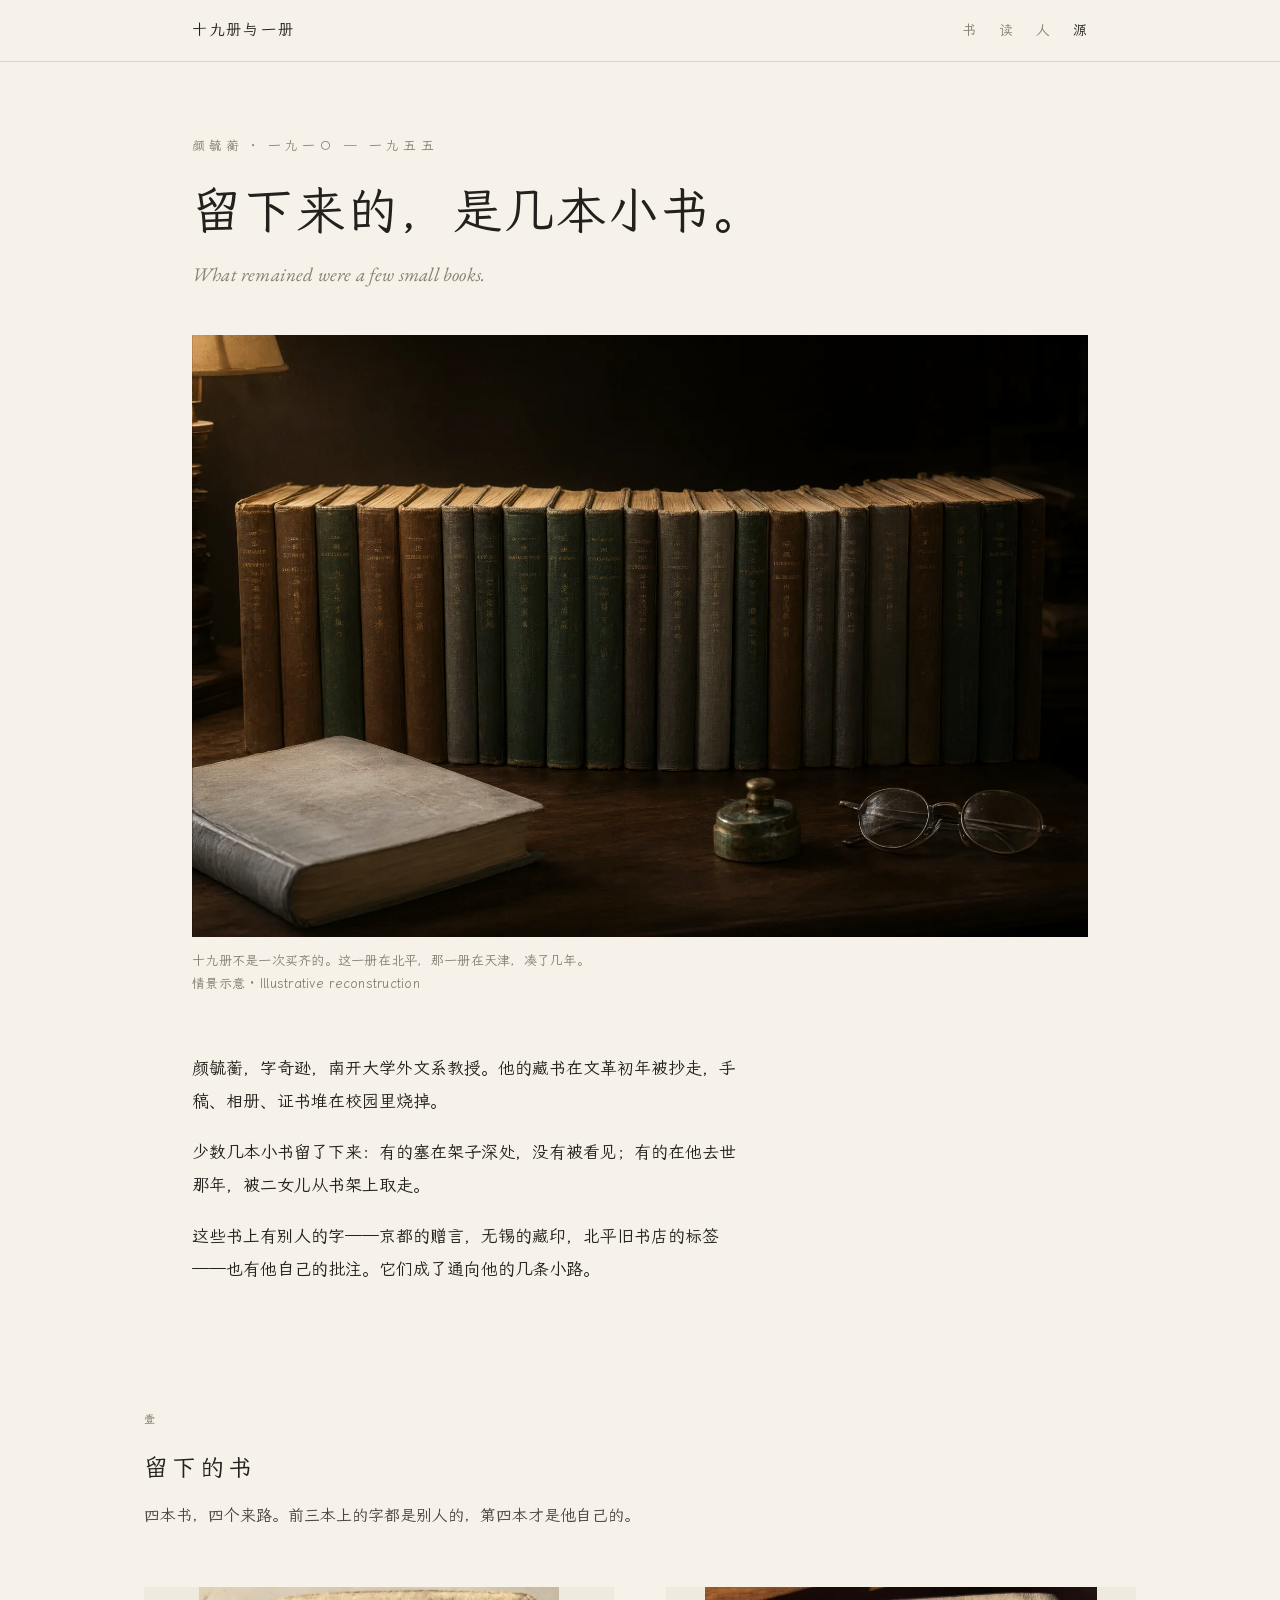
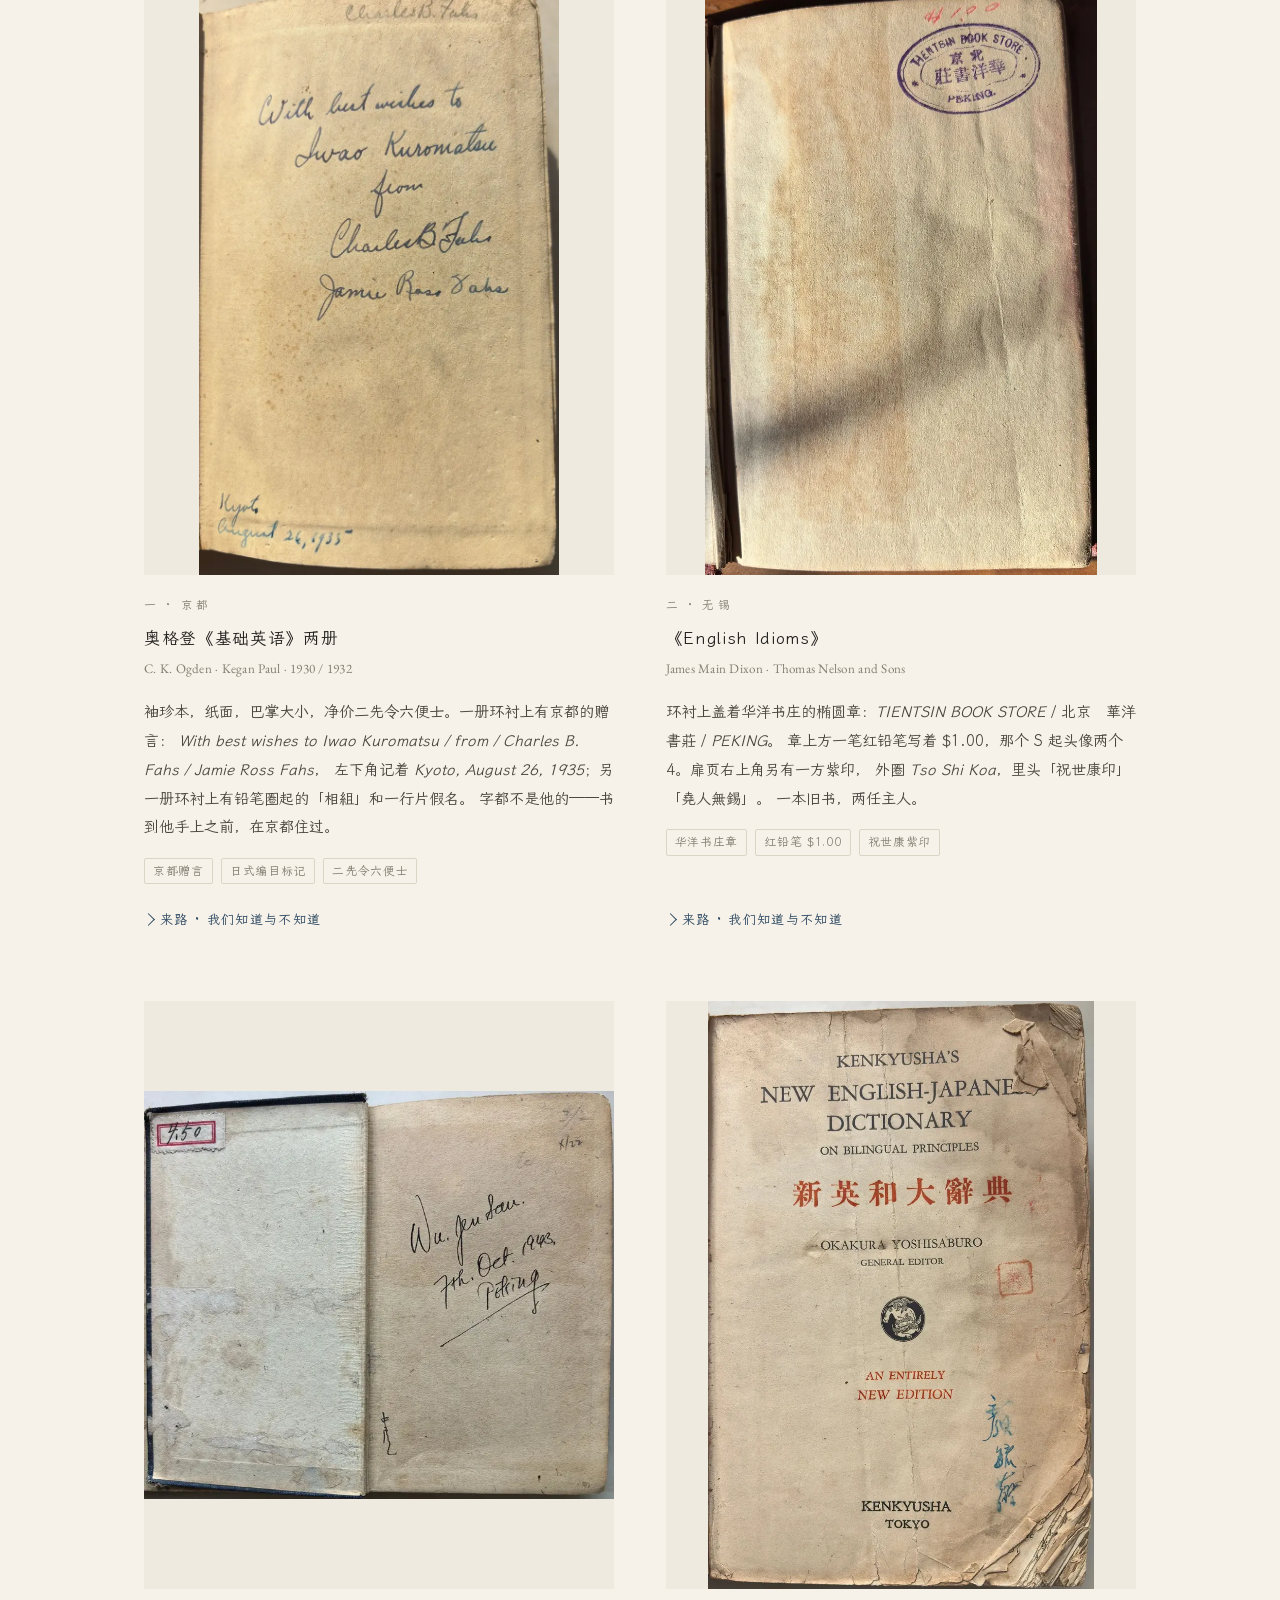
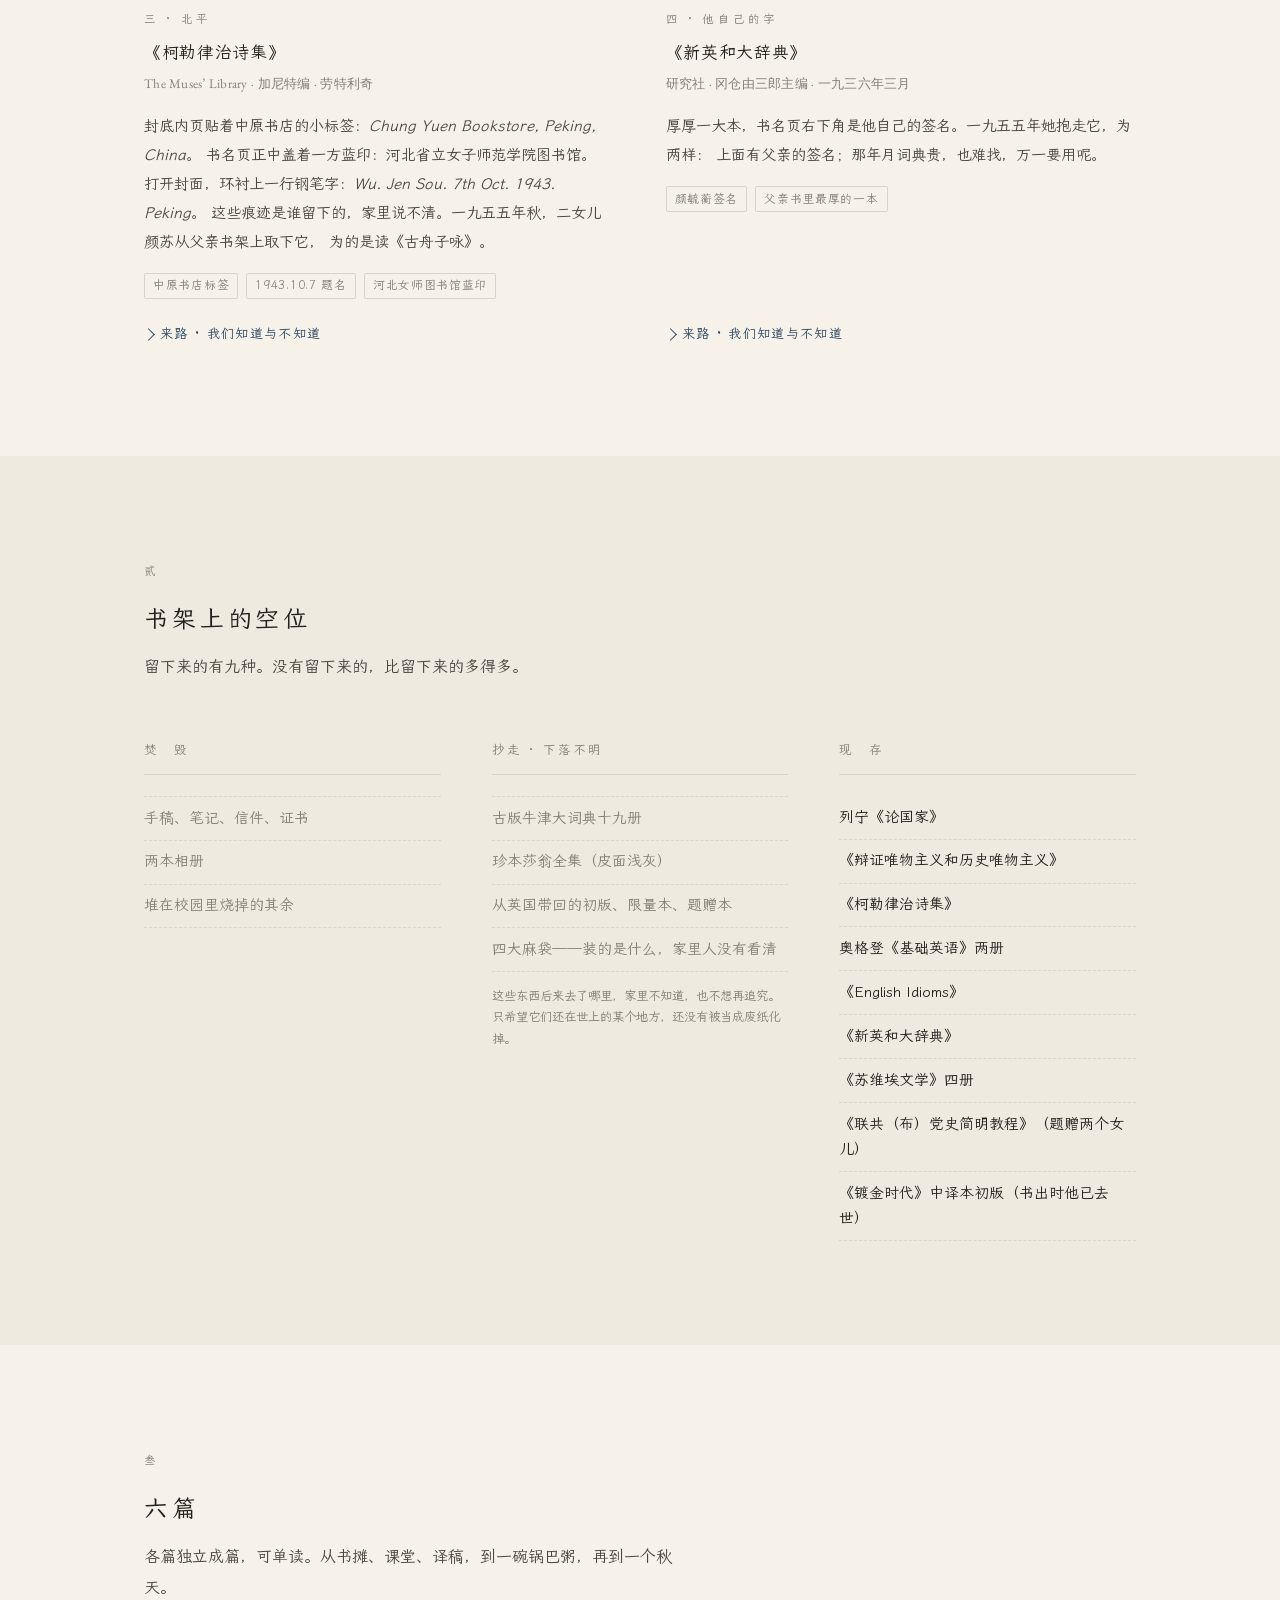
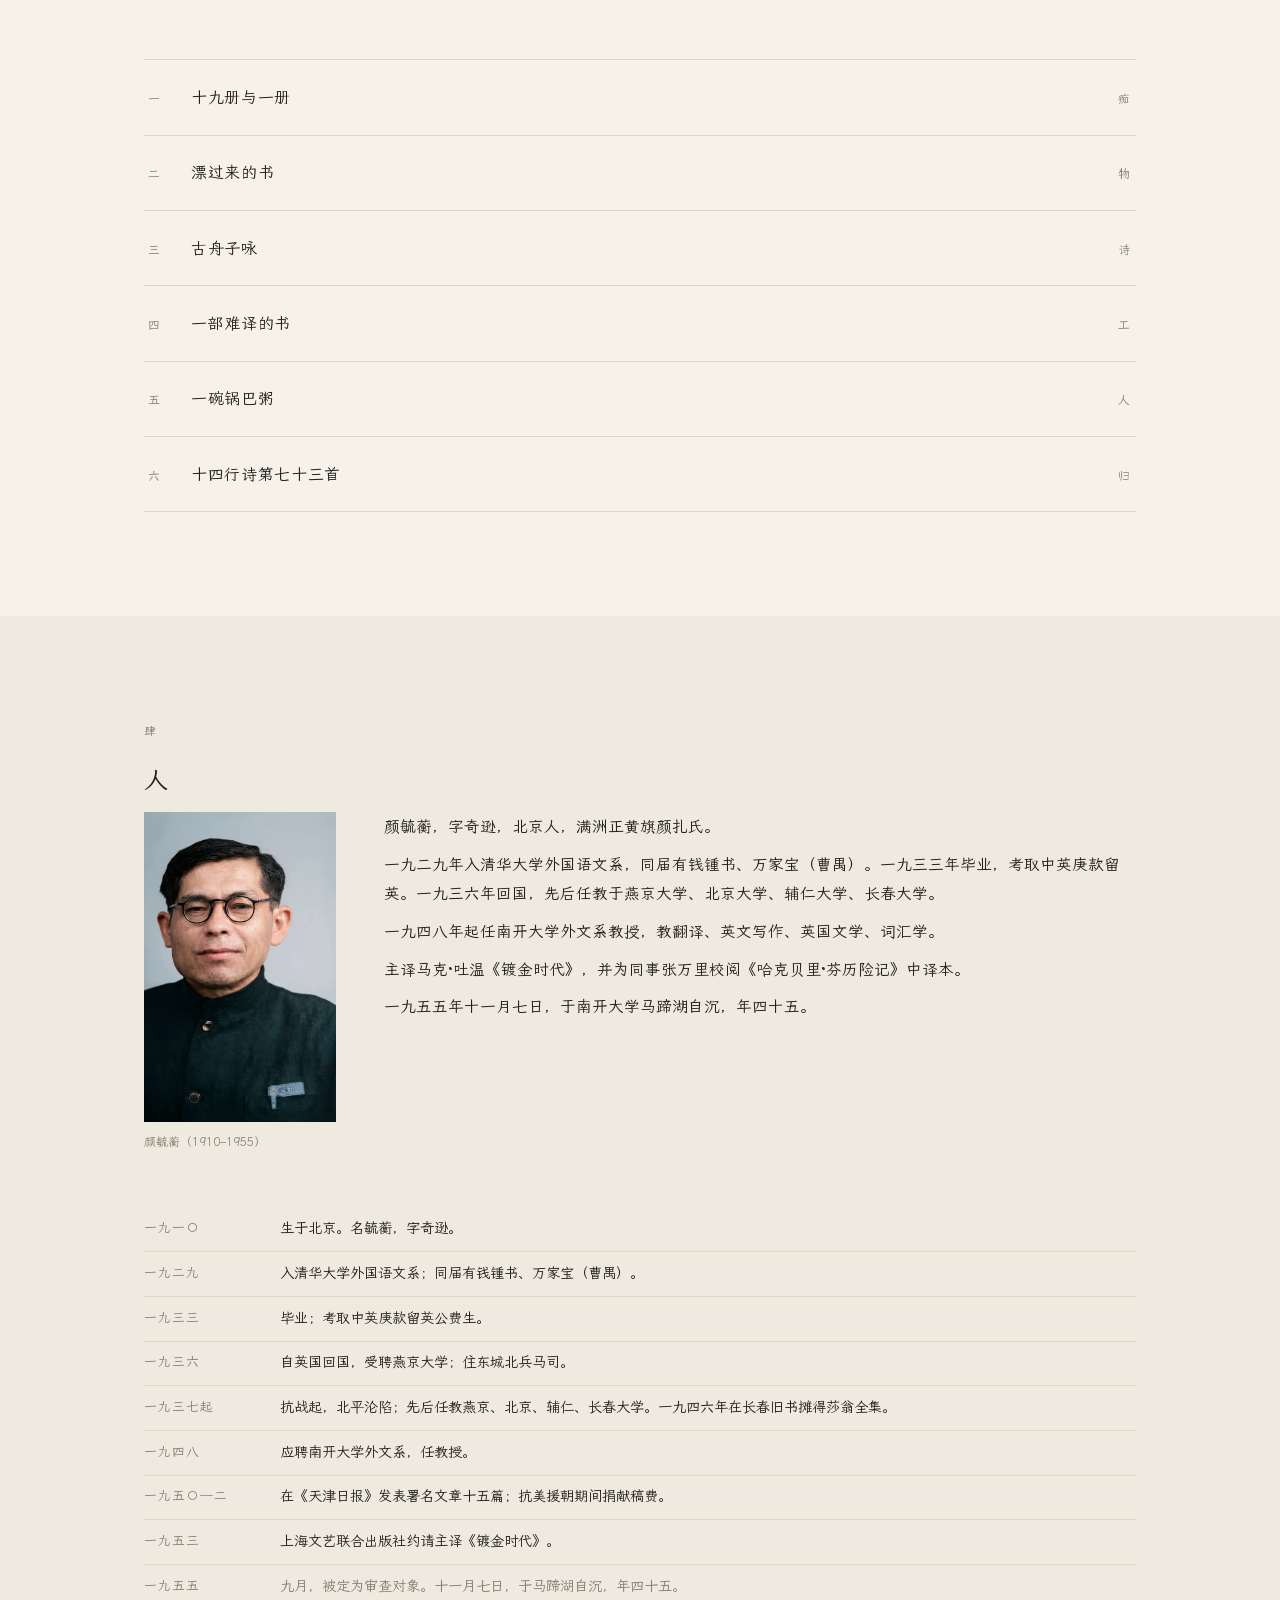
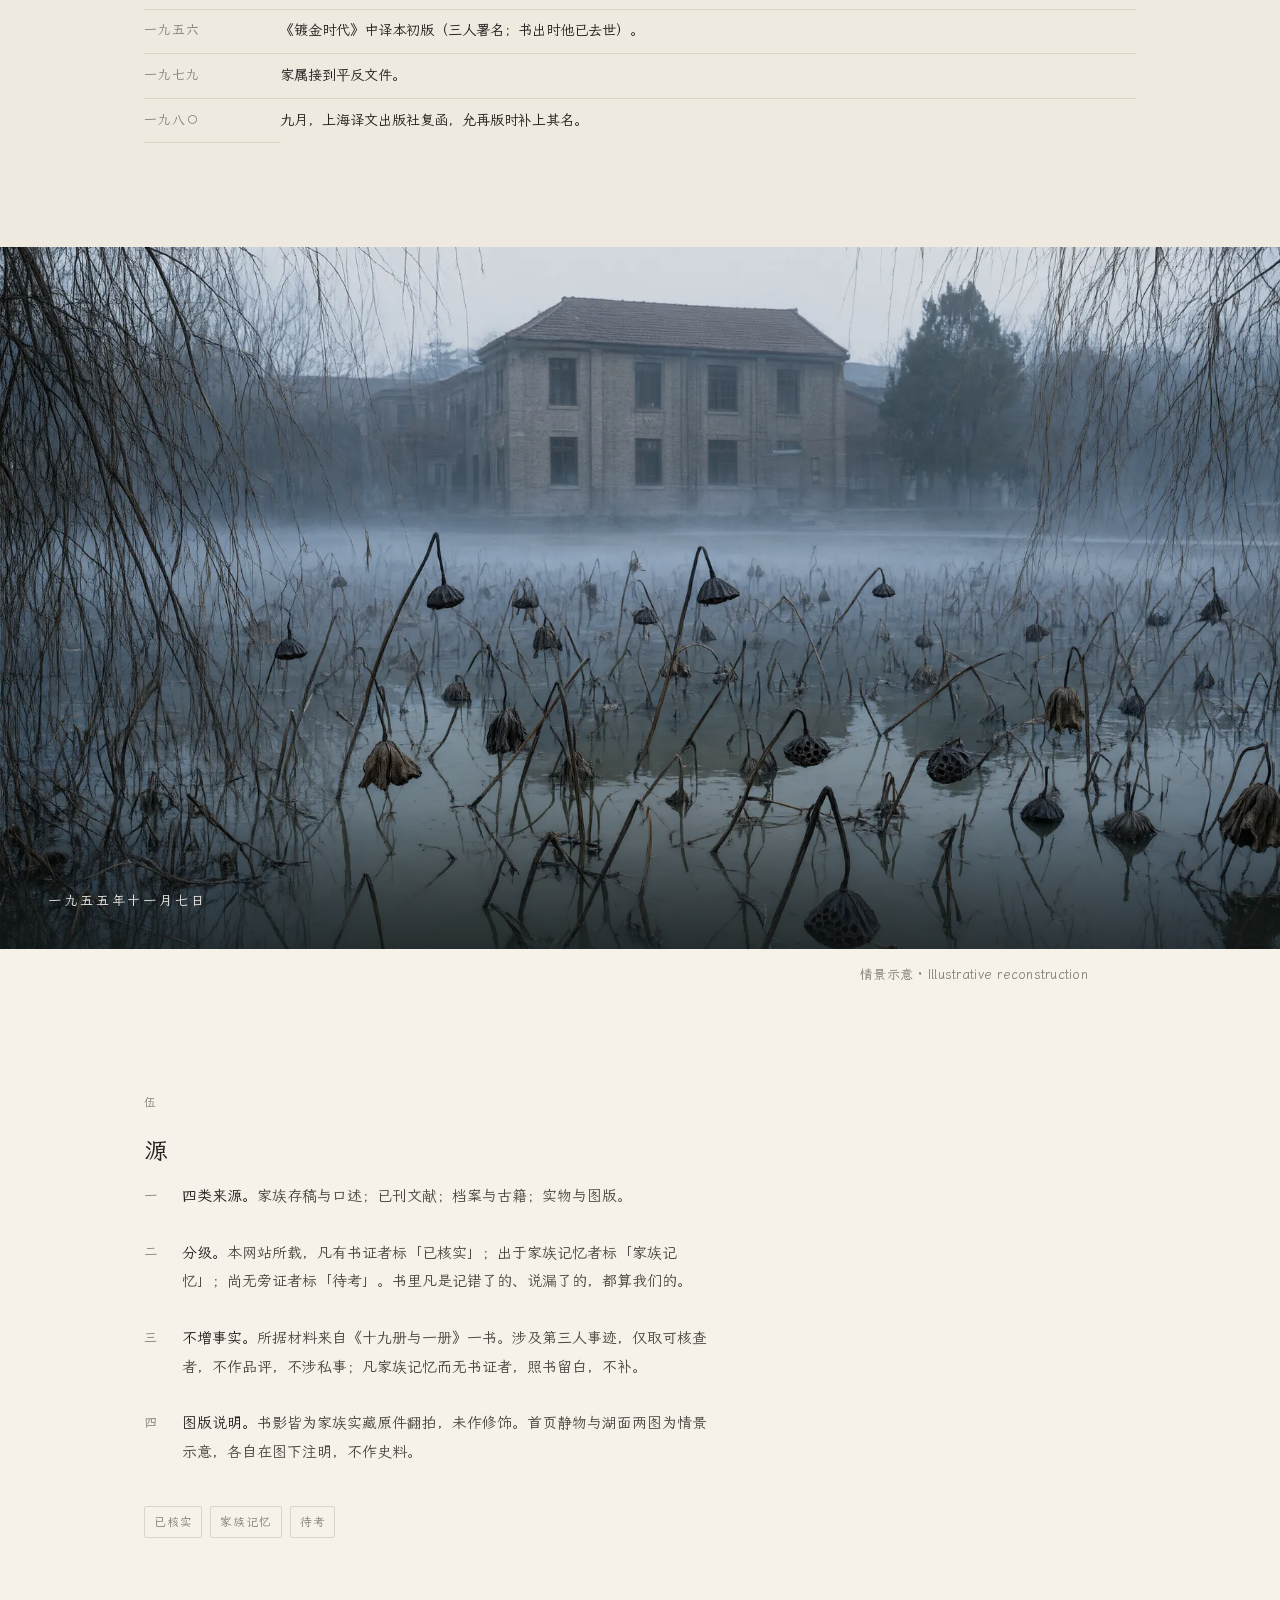
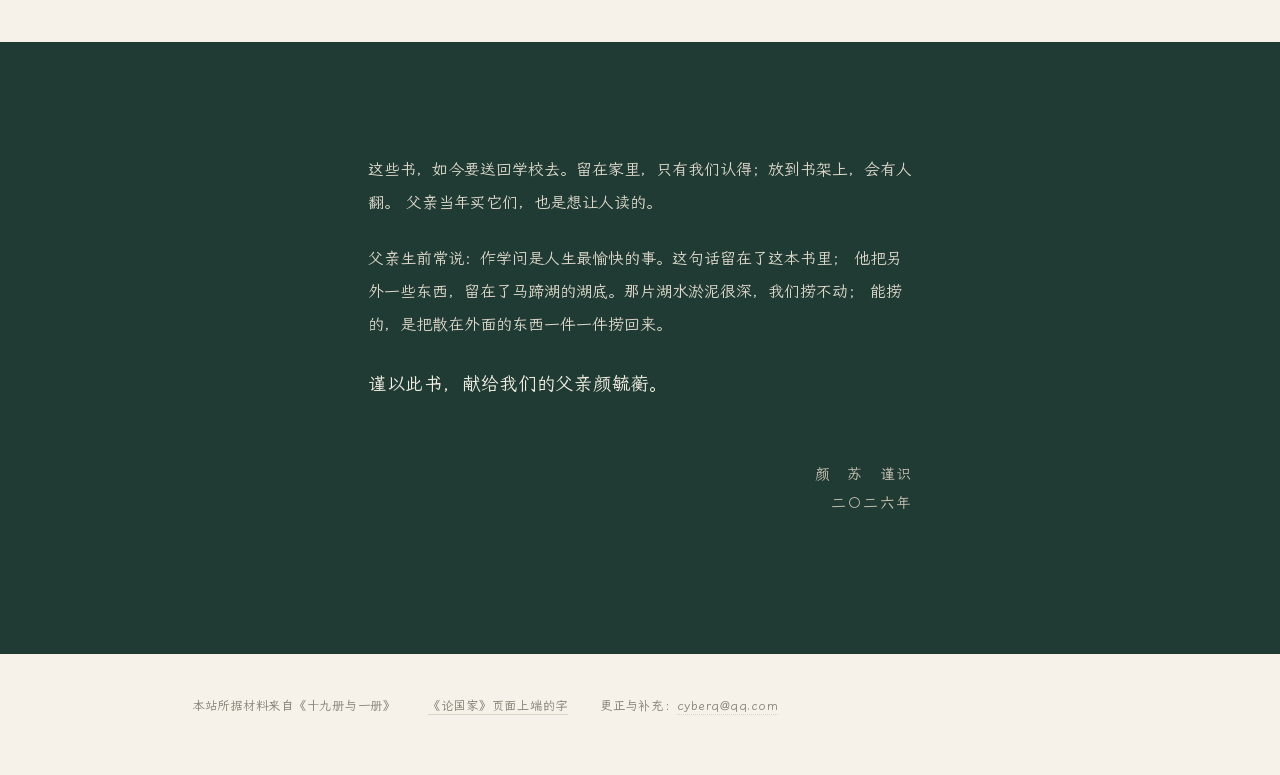
==== index.html @ aeecf070 "站点初版：主站一页 + 《论国家》深页 - 八节主站：序 / 留下的书 / 书架上的空位 / 六篇 / 人 / 湖 / 源 / 后记 - 深页《页面上端的字》：《论国家》四张书影，全页／天头切换 - " ====
<!DOCTYPE html>
<html lang="zh-Hans">
<head>
<meta charset="utf-8">
<meta name="viewport" content="width=device-width, initial-scale=1">
<title>十九册与一册 · 颜毓蘅纪念文献</title>
<meta name="description" content="颜毓蘅（1910–1955），南开大学外文系教授。藏书几乎散失殆尽，几本小书留了下来。从这些书上的痕迹，重新走近他。">
<meta property="og:title" content="十九册与一册 · 颜毓蘅纪念文献">
<meta property="og:description" content="留下来的，是几本小书。">
<meta property="og:type" content="website">
<link rel="icon" href="data:image/svg+xml,%3Csvg xmlns=%27http://www.w3.org/2000/svg%27 viewBox=%270 0 32 32%27%3E%3Crect width=%2732%27 height=%2732%27 fill=%27%231F3B34%27/%3E%3Ctext x=%2716%27 y=%2724%27 font-size=%2721%27 text-anchor=%27middle%27 fill=%27%23E8E4DA%27 font-family=%27serif%27%3E%E5%86%8C%3C/text%3E%3C/svg%3E">
<link rel="stylesheet" href="assets/css/fonts.css">
<link rel="stylesheet" href="assets/css/style.css">
</head>
<body>

<header class="masthead">
  <div class="inner">
    <a class="brand" href="#top">十九册与一册</a>
    <nav aria-label="页面导航">
      <a href="#books">书</a>
      <a href="#readings">读</a>
      <a href="#person">人</a>
      <a href="#sources">源</a>
    </nav>
  </div>
</header>

<main id="top">

  <!-- ── 序 ─────────────────────────────────────────── -->
  <div class="hero">
    <p class="kicker">颜毓蘅 · 一九一〇 — 一九五五</p>
    <h1>留下来的，是几本小书。</h1>
    <p class="en">What remained were a few small books.</p>

    <figure data-zoom>
      <img src="assets/img/hero-books.webp" width="1700" height="1141"
           alt="旧木桌上一列十九册书脊深浅不一的旧书，旁边单独卧着一册灰色布面小书。"
           fetchpriority="high" decoding="async">
      <figcaption class="caption">
        十九册不是一次买齐的。这一册在北平，那一册在天津，凑了几年。<br>
        情景示意 · Illustrative reconstruction
      </figcaption>
    </figure>

    <div class="lede">
      <p>颜毓蘅，字奇逊，南开大学外文系教授。他的藏书在文革初年被抄走，手稿、相册、证书堆在校园里烧掉。</p>
      <p>少数几本小书留了下来：有的塞在架子深处，没有被看见；有的在他去世那年，被二女儿从书架上取走。</p>
      <p>这些书上有别人的字——京都的赠言，无锡的藏印，北平旧书店的标签——也有他自己的批注。它们成了通向他的几条小路。</p>
    </div>
  </div>

  <!-- ── 留下的书 ───────────────────────────────────── -->
  <section id="books">
    <div class="wrap">
      <h2><span class="num">壹</span>留下的书</h2>
      <p class="section-lede">
        四本书，四个来路。前三本上的字都是别人的，第四本才是他自己的。
      </p>

      <div class="cards">

        <!-- 卡一 -->
        <article class="card">
          <figure data-zoom>
            <img src="assets/img/ogden-inscription.webp" width="760" height="1241" loading="lazy" decoding="async"
                 alt="环衬上的钢笔英文赠言，落款 Kyoto, August 26, 1935。">
          </figure>
          <p class="idx">一 · 京都</p>
          <h3>奥格登《基础英语》两册</h3>
          <p class="imprint">C. K. Ogden · Kegan Paul · 1930 / 1932</p>
          <p>
            袖珍本，纸面，巴掌大小，净价二先令六便士。一册环衬上有京都的赠言：
            <em>With best wishes to Iwao Kuromatsu / from / Charles B. Fahs / Jamie Ross Fahs</em>，
            左下角记着 <em>Kyoto, August 26, 1935</em>；另一册环衬上有铅笔圈起的「相組」和一行片假名。
            字都不是他的——书到他手上之前，在京都住过。
          </p>
          <ul class="chips">
            <li>京都赠言</li><li>日式编目标记</li><li>二先令六便士</li>
          </ul>
          <details>
            <summary>来路 · 我们知道与不知道</summary>
            <div class="provenance">
              <dl>
                <dt>我们知道</dt>
                <dd>一九三五年八月二十六日，京都，赠给黑松巌。另一册环衬上的铅笔圈与片假名，是日式编目标记——书在日本的某一间书房或研究室里上过架，分过类。</dd>
                <dt>我们不知道</dt>
                <dd>书怎么到的中国、哪一年；黑松巌与颜毓蘅是否相识。</dd>
              </dl>
              <div class="thumbs" data-zoom>
                <img src="assets/img/book-ogden.webp" width="760" height="590" loading="lazy" decoding="async"
                     alt="两册巴掌大小的纸面袖珍本并排放着，封面已经泛黄。">
                <img src="assets/img/ogden-marks.webp" width="760" height="1186" loading="lazy" decoding="async"
                     alt="环衬上用铅笔圈起的「相組」二字与一行片假名。">
              </div>
            </div>
          </details>
        </article>

        <!-- 卡二 -->
        <article class="card">
          <figure data-zoom>
            <img src="assets/img/idioms-endpaper.webp" width="760" height="1139" loading="lazy" decoding="async"
                 alt="空白衬页上盖着一枚椭圆书店章，章上方有红铅笔写的标价。">
          </figure>
          <p class="idx">二 · 无锡</p>
          <h3>《English Idioms》</h3>
          <p class="imprint">James Main Dixon · Thomas Nelson and Sons</p>
          <p>
            环衬上盖着华洋书庄的椭圆章：<em>TIENTSIN BOOK STORE</em> / 北京　華洋書莊 / <em>PEKING</em>。
            章上方一笔红铅笔写着 $1.00，那个 S 起头像两个 4。扉页右上角另有一方紫印，
            外圈 <em>Tso Shi Koa</em>，里头「祝世康印」「堯人無錫」。
            一本旧书，两任主人。
          </p>
          <ul class="chips">
            <li>华洋书庄章</li><li>红铅笔 $1.00</li><li>祝世康紫印</li>
          </ul>
          <details>
            <summary>来路 · 我们知道与不知道</summary>
            <div class="provenance">
              <dl>
                <dt>我们知道</dt>
                <dd>华洋书庄是平津一带专做西文原版书的铺子。这本书先被人当旧书卖了，盖章、写价、重新上架，才到颜毓蘅手上。祝世康字尧人，江苏无锡人，比颜毓蘅大九岁，教经济学，也译书。</dd>
                <dt>我们不知道</dt>
                <dd>他与颜毓蘅是否有往来；书何时自祝家流出。</dd>
              </dl>
              <div class="thumbs" data-zoom>
                <img src="assets/img/idioms-title.webp" width="760" height="1243" loading="lazy" decoding="async"
                     alt="书名页右上角一方紫色私印，印文为「祝世康印」「堯人無錫」，外圈英文 Tso Shi Koa。">
              </div>
            </div>
          </details>
        </article>

        <!-- 卡三 -->
        <article class="card">
          <figure data-zoom>
            <img src="assets/img/coleridge-endpaper.webp" width="760" height="659" loading="lazy" decoding="async"
                 alt="环衬上一行钢笔字，写着 Wu. Jen Sou 与 7th Oct. 1943, Peking。">
          </figure>
          <p class="idx">三 · 北平</p>
          <h3>《柯勒律治诗集》</h3>
          <p class="imprint">The Muses’ Library · 加尼特编 · 劳特利奇</p>
          <p>
            封底内页贴着中原书店的小标签：<em>Chung Yuen Bookstore, Peking, China</em>。
            书名页正中盖着一方蓝印：河北省立女子师范学院图书馆。
            打开封面，环衬上一行钢笔字：<em>Wu. Jen Sou. 7th Oct. 1943. Peking</em>。
            这些痕迹是谁留下的，家里说不清。一九五五年秋，二女儿颜苏从父亲书架上取下它，
            为的是读《古舟子咏》。
          </p>
          <ul class="chips">
            <li>中原书店标签</li><li>1943.10.7 题名</li><li>河北女师图书馆蓝印</li>
          </ul>
          <details>
            <summary>来路 · 我们知道与不知道</summary>
            <div class="provenance">
              <dl>
                <dt>我们知道</dt>
                <dd>这是一本旧书，从北平的旧书店出来。一九五五年父亲去世，颜苏从书房取走几本小书，这一册是其中之一。</dd>
                <dt>我们不知道</dt>
                <dd>环衬上题名的人是谁；哪一年买的，家里说不清。</dd>
              </dl>
              <div class="thumbs" data-zoom>
                <img src="assets/img/coleridge-label.webp" width="760" height="1141" loading="lazy" decoding="async"
                     alt="封底内页下角贴着中原书店的英文小标签。">
              </div>
            </div>
          </details>
        </article>

        <!-- 卡四 -->
        <article class="card">
          <figure data-zoom>
            <img src="assets/img/dict-signature.webp" width="760" height="1158" loading="lazy" decoding="async"
                 alt="辞典书名页右下角，蓝墨水写的「顏毓蘅」三字。">
          </figure>
          <p class="idx">四 · 他自己的字</p>
          <h3>《新英和大辞典》</h3>
          <p class="imprint">研究社 · 冈仓由三郎主编 · 一九三六年三月</p>
          <p>
            厚厚一大本，书名页右下角是他自己的签名。一九五五年她抱走它，为两样：
            上面有父亲的签名；那年月词典贵，也难找，万一要用呢。
          </p>
          <ul class="chips">
            <li>颜毓蘅签名</li><li>父亲书里最厚的一本</li>
          </ul>
          <details>
            <summary>来路 · 我们知道与不知道</summary>
            <div class="provenance">
              <dl>
                <dt>我们知道</dt>
                <dd>一九三六年三月版，冈仓由三郎主编。颜苏记得，这是父亲书里最厚的一本。</dd>
                <dt>我们不知道</dt>
                <dd>何年购得；为何选这一版。</dd>
              </dl>
              <p style="font-size:.88rem;color:var(--ink-3);margin:1.2rem 0 0">
                前三本上的字都是别人的。他自己的字，主要在另外两本书上——
                <a href="lun-guojia.html">《论国家》页面上端的字</a>。
              </p>
            </div>
          </details>
        </article>

      </div>
    </div>
  </section>

  <!-- ── 书架上的空位 ───────────────────────────────── -->
  <section id="empty" class="empty">
    <div class="wrap">
      <h2><span class="num">贰</span>书架上的空位</h2>
      <p class="section-lede">
        留下来的有九种。没有留下来的，比留下来的多得多。
      </p>

      <div class="shelf">
        <div class="gone">
          <h3>焚　毁</h3>
          <ul>
            <li>手稿、笔记、信件、证书</li>
            <li>两本相册</li>
            <li>堆在校园里烧掉的其余</li>
          </ul>
        </div>

        <div class="gone">
          <h3>抄走 · 下落不明</h3>
          <ul>
            <li>古版牛津大词典十九册</li>
            <li>珍本莎翁全集（皮面浅灰）</li>
            <li>从英国带回的初版、限量本、题赠本</li>
            <li>四大麻袋——装的是什么，家里人没有看清</li>
          </ul>
          <p class="note">
            这些东西后来去了哪里，家里不知道，也不想再追究。
            只希望它们还在世上的某个地方，还没有被当成废纸化掉。
          </p>
        </div>

        <div class="here">
          <h3>现　存</h3>
          <ul>
            <li>列宁《论国家》</li>
            <li>《辩证唯物主义和历史唯物主义》</li>
            <li>《柯勒律治诗集》</li>
            <li>奥格登《基础英语》两册</li>
            <li>《English Idioms》</li>
            <li>《新英和大辞典》</li>
            <li>《苏维埃文学》四册</li>
            <li>《联共（布）党史简明教程》（题赠两个女儿）</li>
            <li>《镀金时代》中译本初版（书出时他已去世）</li>
          </ul>
        </div>
      </div>
    </div>
  </section>

  <!-- ── 六篇 ───────────────────────────────────────── -->
  <section id="readings" class="readings">
    <div class="wrap">
      <h2><span class="num">叁</span>六篇</h2>
      <p class="section-lede">
        各篇独立成篇，可单读。从书摊、课堂、译稿，到一碗锅巴粥，再到一个秋天。
      </p>

      <details class="reading">
        <summary>
          <span class="r-num">一</span>
          <span class="r-title">十九册与一册</span>
          <span class="r-key">痴</span>
        </summary>
        <div class="body">
          <p class="standfirst">一套凑了几年才齐的牛津大词典，一册三百多年前的莎翁全集。文革初年，四大麻袋，一袋一袋装走。</p>

          <p>父亲颜毓蘅休息的时候爱逛旧书摊、旧书店，这是他最喜欢的一种歇法。</p>
          <p>摊子多半摆在街边：一块旧木板架起两摞书，风一过，纸页哗哗地翻。老板拎着把鸡毛掸子，隔一阵扫一扫书脊上的浮尘。父亲蹲下去，一本一本抽出来看：看纸色，看版次，看扉页上有没有前人的字。合意的夹在腋下，不合意的按原样放回去，从不乱翻。</p>
          <p>父亲买书不是为了装点书架，要的是版本。国外的文学、语言、政治、哲学、历史，哪一本有好的旧版，他心里有数。</p>
          <p>有一套书，父亲找了几年。那是一套古版的牛津大词典，全书十九册。这种书一册一册散在各地，凑齐要靠运气：这一趟在北平碰到第三册，下一趟也许在天津碰到第九册，缺的那几册，只能等。父亲跑过好几个城市，心里记着还缺哪几本。</p>
          <p>凑齐的那天，父亲把十九册按顺序排在桌上，一册一册摸过去，像孩子得了新玩具。父亲常说，作学问是人生最愉快的事；每有心得，眼里就亮起来，非说给人听不可。</p>
          <p>除了这套词典，父亲还珍藏过一册珍本莎翁全集。那是一九四六年父亲在长春大学教书的时候，有一天在旧书摊上碰见的：皮面浅灰，是莎士比亚去世后不久印的。得到这件宝贝，父亲欣喜若狂。这样的书父亲不大拿来读，只偶尔翻一翻，看看几百年前的纸和字。</p>
          <p>那时家里日子紧。九口人，主要靠父母两人的工资过活；书架却越添越满。买书的时候，父亲从来不犹豫——穷教授只是挣钱少，乐趣可不少。</p>
          <p>书摊上的老板认得父亲。见父亲蹲下来，不必问，只把新到的那一摞往父亲手边推一推。</p>
          <p>父亲的书架上，后来有了一套凑了几年的牛津大词典，有了一册三百多年前的莎翁全集，也有许多别人看不上眼的旧版小书。父亲找它们的那几年，家里正是最紧的几年。</p>
          <p>文革初年，红卫兵冲进家里，把父亲这些书抄走了——整整四大麻袋。手稿和照片，堆在校园里烧掉。五女儿当时就在跟前，看着那些人把书一袋一袋装走。家里后来只留下零星的几本，和一句父亲常说的话：作学问是人生最愉快的事。</p>

          <p class="source">上部 · 第一辑「学」　据颜超《怀念父亲》、颜苏《追思》与家族口述</p>
        </div>
      </details>

      <details class="reading">
        <summary>
          <span class="r-num">二</span>
          <span class="r-title">漂过来的书</span>
          <span class="r-key">物</span>
        </summary>
        <div class="body">
          <p class="standfirst">四本书，四个来路。京都的赠言，无锡的紫印，书庄的章，北平中原书店的旧标签。三本侥幸留下，一本被人取走。</p>

          <p>一个读书人的藏书，最后剩下几本，往往不是他自己挑的。</p>
          <p>颜毓蘅的藏书，文革初年绝大多数被抄走，此后不知去向。留下来的散在几处，来路各不相同：有几本当时没有被看见；有几本，是他去世那年，二女儿从书架上取下来带走的。</p>
          <p>这一篇说四本。三本当时没被看见，一本是带走的。</p>

          <h4>一、两个先令六便士</h4>
          <p>先说没被看见的那三本。两本是奥格登的。</p>
          <p>一本叫《Basic English》，一九三〇年伦敦凯根·保罗书局印，副题是「规则与语法通论」。书名页上，作者名下只注一个身份：正交学研究所所长。</p>
          <p>一本叫《The ABC of Basic English》，一九三二年，同一家书局。这一本更特别：全书就用那八百五十个基本词写成。奥格登要拿它证明，自己这套简化英语不是纸上谈兵，真能当一门语言使。</p>
          <p>两本都是袖珍本，纸面，巴掌大小，净价二先令六便士。三十年代的伦敦，这套「心理学微型丛书」一册一册地出，编号排到几十种，揣在大衣口袋里就能带走。</p>
          <p>奥格登那几年想做的事，说大也大：替全世界找一门人人学得会的英语。八百五十个词，几条规则，把动词压到十几个。</p>
          <p>这件事当年不算小。一九四三年九月，丘吉尔在哈佛大学接受荣誉学位，讲演里专门讲起这套语言：八百五十个词，一张纸的单面就印得下。第二年三月，他又在下院宣布，政府原则上同意推广基础英语，用作国际辅助语。写《时间机器》的威尔斯也赞成——他一生都在盼一门世界共通语。</p>
          <p>罗斯福不买账。一九四四年六月，诺曼底登陆的前一天，他给丘吉尔写信打趣：首相那句名言，用这套词讲，只剩「血、干活、眼水、脸水」。</p>
          <p>这些争论，颜毓蘅未必都关心。他关心的是能不能用。一个教英文的中国先生，学生底子薄、课时少，八百五十个词能开口，这就是好东西。</p>

          <h4>二、一九三五年，京都</h4>
          <p>书到颜毓蘅手上之前，已经走过一段长路。</p>
          <p>《The ABC of Basic English》的环衬上，有一行钢笔写的英文，笔迹很舒展：</p>
          <blockquote>
            With best wishes to Iwao Kuromatsu<br>
            from<br>
            Charles B. Fahs<br>
            Jamie Ross Fahs
          </blockquote>
          <p>左下角还记着年月与地方：<em>Kyoto, August 26, 1935</em>。一九三五年八月二十六日，京都。</p>
          <p>赠书的是两个人，看姓氏像一对夫妇。男的名叫法斯（Charles B. Fahs），那年二十七岁，在京都游学。受赠的是黑松巌，京都的经济学者。这行字跟颜毓蘅没有关系——它是一位前任主人留下的。颜毓蘅把书买回来的时候，字已经在上面了。</p>
          <p>另一册《Basic English》翻开硬壳封面，环衬上还有一处铅笔痕迹：一个圆圈，圈里两个字，「相組」；圈外一行片假名，「ウオツグ」。笔很淡，像是随手记下的。</p>
          <p>这不是颜毓蘅的字，也不是法斯的字。它是日式的编目标记——书在日本的某一间书房或研究室里上过架，分过类。一册的环衬上有赠言，另一册的环衬上有标记，一外一里，说的是同一件事：这两册书在京都住过。</p>
          <p>一九三五年的京都，离那场战争还有两年。</p>

          <h4>三、书庄的章，藏家的印</h4>
          <p>第三本是《English Idioms》，托马斯·纳尔逊父子公司印，伦敦、爱丁堡、纽约三地发行。</p>
          <p>书名页上，作者 James Main Dixon 的名字下面挂着一行小字：<em>Professor of English Literature in the Imperial University of Japan</em>——日本帝国大学的英国文学教授。</p>
          <p>一个在英国书里讲英语习语的作者，本人是在日本教的。这本书后来也回到了亚洲。</p>
          <p>这一本上留着两处别人的手迹，一在环衬，一在扉页。</p>
          <p>环衬上盖着一枚椭圆的章：外圈一行英文，<em>TIENTSIN BOOK STORE</em>；中间四个字，北京　华洋书庄；下面再一行，<em>PEKING</em>。章的上方，还有一笔红铅笔写的标价：$1.00。美金一元。字是连笔的，那个 S 起头像两个 4。</p>
          <p>华洋书庄是平津一带专做西文原版书的铺子。这本书是先被人当旧书卖了，盖了章、写了价，重新上架，才到颜毓蘅手上的。</p>
          <p>扉页的右上角，是另一处：一枚紫色的私印。外圈英文 <em>Tso Shi Koa</em>；里头两行字，由右往左读：上一行「祝世康印」，下一行「堯人無錫」。</p>
          <p>「尧人」是他的字，「无锡」是他的籍贯。一方印，把自己的名字、字号、出处都刻全了。</p>
          <p>祝世康，字尧人，江苏无锡人，比颜毓蘅大九岁：教经济学，也译书。</p>
          <p>后来这本书从祝世康的架上流出来，到了颜毓蘅的手上。一方印跟着书走了几十年。</p>
          <p>习语这东西，最见语言的脾气。<em>to have an axe to grind</em> 不是磨斧子，<em>to let the cat out of the bag</em> 也不是放猫。这类话，字典里查不到，课本上不教，只有一本专门的册子才收得全。颜毓蘅教翻译、教作文，学生写出来的句子对不对，一半看这里。</p>

          <h4>四、一册诗集</h4>
          <p>第四本是一册英文版《柯勒律治诗集》。「缪斯丛书」，理查德·加尼特编，伦敦劳特利奇书局印行。</p>
          <p>这一本是旧书。封底内页的下角，贴着一枚小小的标签，印着一行英文：<em>Chung Yuen Bookstore, Peking, China</em>——中原书店，北平。颜毓蘅是从北平的旧书店里把它买回来的；哪一年，家里说不清。</p>
          <p>既是旧书，书上就带着别人的痕迹。书名页正中盖过一方蓝色的藏书印：河北省立女子师范学院图书馆。打开封面，环衬上还有一行钢笔字，写着一个名字：<em>Wu. Jen Sou</em>；下面记着日子与地方：<em>7th Oct. 1943, Peking</em>——一九四三年十月七日，北平。</p>
          <p>这些痕迹是谁留下的，家里说不清。它们和环衬上的赠言、日文标记一样，都是这本书到颜毓蘅手上之前，经过的手留下的。</p>
          <p>这册书是怎么到颜苏手上的，得从一九五五年说起。</p>

          <h4>五、一九五五年</h4>
          <p>一九五五年秋天，父亲去世。丧事过后，二女儿颜苏走进父亲的书房，从架上取了几本书。</p>
          <p>不是随手挑的。她在父亲身边读书多年，养成了自己的口味：不喜欢繁冗，喜欢简洁明快。她信小中见大——小的书里，能学到大学问。挑的时候，心里有两条：一是自己感兴趣的；二是自己还没弄懂的，想着以后还能接着学。</p>
          <p>所以她拿的多是小书：《柯勒律治诗集》，列宁《论国家》，《辩证唯物主义和历史唯物主义》。</p>
          <p>《柯勒律治诗集》就是这么到了二女儿颜苏手上。大女儿颜琳在教会学校读书时，《古舟子咏》这首诗是专门学过的；颜苏没有这个机会。她一直想认真读一遍，从头到尾。</p>
          <p>也有不薄的。家里那部《新英和大辞典》——株式会社研究社印，冈仓由三郎主编，一九三六年三月版，厚厚一大本，她记得是父亲书里最厚的一本。她也抱走了，为两样：书名页上有父亲的签名；那年月词典贵，也难找，万一要用呢。</p>
          <p>还有四册英文版的《苏维埃文学》。开本不小。她带走，是因为里头的文章她读过一些，没有读全，喜欢。</p>
          <p>后来颜苏才知道，那一场浩劫，把父亲的书几乎一扫而空。</p>
          <p>她懊悔过很多次：为什么不把那些大部头也搬走几本，为什么不多拿几本。</p>
          <p>剩下的就是这几本。以管窥豹，也算给后人留了一个看进去的窗口。</p>
          <p>这些书跟着她走了一辈子：先从天津父亲的书架，跟她去了内蒙古；几十年后，又跟着她回到天津。中间搬过多少次家，数不清了。</p>
          <p>颜苏今年九十岁。</p>
          <p>她当年并不知道自己在做什么。一个在父亲身边养成的读书习惯，无意之间，替这批书留了一条路。</p>

          <h4>六、四本书，四个来路</h4>
          <p>它们各有各的来路：京都的赠言，无锡的紫印，书庄的章，北平中原书店的旧标签。四本书，一路走一路带着别人的东西，最后都到了同一个人手里。</p>
          <p>颜毓蘅买这些书的时候，大概没有想过「流传」这回事。他要的是书里的东西：八百五十个词怎么搭成一句能用的英文；习语为什么不能照字面解；一首诗的气口在哪里。</p>
          <p>三本能留下来，纯属侥幸。它们小，薄，塞在架子深处；红卫兵抬走的是大部头。</p>
          <p>那几只麻袋里装的是什么，家里人没有看清。只知道里头有颜毓蘅从英国带回来的书：伦敦旧书店里淘的初版、限量本、题赠本——一个人爱了半辈子书，从英国背回来的就是这些。抄走，而不是当场烧掉，这本身就不像随手处理。</p>
          <p>这些东西后来去了哪里，家里不知道，也不想再追究。追究没有用了。只希望它们还在世上的某个地方，还没有被当成废纸化掉。</p>
          <p>书上的字，大多是别人的：京都的赠言，无锡的藏印，书庄的标价。颜毓蘅自己的字，在另外两本书上——列宁《论国家》的天头，写得密；《辩证唯物主义和历史唯物主义》少些，铅笔划线，两处天头添了英文。</p>

          <p class="source">下部 · 第一辑「文与学」　据家族实藏四种书与颜苏口述　<a class="jump" href="lun-guojia.html">→ 他自己的字：《论国家》页面上端的字</a></p>
        </div>
      </details>

      <details class="reading">
        <summary>
          <span class="r-num">三</span>
          <span class="r-title">古舟子咏</span>
          <span class="r-key">诗</span>
        </summary>
        <div class="body">
          <p class="standfirst">他念诗，舌头不软，胸口有气。念到最末，把书合上，说一句：凡以至诚之爱对待万物者，其祈祷最为灵验。</p>

          <p>那是一册英文版的《柯勒律治诗集》。书名页上印着丛书名「缪斯丛书」（<em>The Muses’ Library</em>），编选者是理查德·加尼特，伦敦劳特利奇书局印行。封底内页贴着一枚小标签：中原书店，北平——这一册是从北平的书店里出来的，哪一年买的，家里已经说不清。纸已泛黄。边角起毛，是先前那些手留下的。</p>
          <p>翻开目录，第一首就是它：《古舟子咏》（<em>The Rime of the Ancient Mariner</em>），从第三页起。英国浪漫主义诗人柯勒律治的名篇，编者把它排在全书的开头。</p>
          <p>这册书没被抄走。一九五五年父亲去世，二女儿颜苏从书房里取走几本小书，这一册是其中之一。她带走它，为的是这首诗——《古舟子咏》。</p>
          <p>在清华外文系，钱锺书说过一句话：「颜君的英语很好。」在颜毓蘅那一代人听来，英文的「好」不在词汇偏僻，而在语音深处那种如古钟共鸣般的韵律感。</p>
          <p>在南开的讲台上，讲到英国十九世纪浪漫主义诗歌时，这首诗是颜毓蘅必讲的。</p>
          <p>「念这首诗，舌头不能软，胸口要有气。」他站在黑板前，一手握着粉笔，一手插在西装裤袋里，粉笔在黑板上笃笃敲出点子：</p>
          <blockquote>
            Water, water, everywhere,<br>
            And all the boards did shrink;<br>
            Water, water, everywhere,<br>
            Nor any drop to drink.
          </blockquote>
          <p>他念得慢，每两个音步之间停顿得极其讲究。讲台下的学生李湖帆后来回忆，听颜先生读诗，闭上眼睛，仿佛真能看见那一艘被诅咒的木船停滞在赤道无风的死海中央，火红的烈日悬在桅杆顶上，水手们干裂的嘴唇发不出一点声息。</p>
          <p>这不仅是英语的韵律，更是古典思想的骨骼。颜毓蘅向学生解释柯勒律治著名的诗学理论——「主动悬置怀疑」（<em>Willing suspension of disbelief</em>）。</p>
          <p>「老水手遇上了幽灵船，遇上了活死人，死去的同伴眼睛圆睁着倒下。这些都是幻想，」他转过身，镜片后目光温润而恳切，「但当一个人独自承担莫须有的罪责，在大海的绝境里漂泊时，那种彻骨的孤独与惊惶，是真的。诗人的力量，就是让你相信这虚构的苦难，正如相信人间的真痛。」</p>
          <p>颜毓蘅教诗，有一套自己的规矩：常对学生说，英诗不能只看字面，要先把它念出声来；一首诗的骨头不在注释里，在音步里。讲柯勒律治，讲的是气口、停顿与轻重；讲雪莱，讲的是句子的呼吸。</p>
          <p>诗里的老水手无端射杀了引航的信天翁，同伴便把那只死鸟挂在他的脖子上充当罪证；船员一个个死去，唯独他被判在绝望中活下去。直到一天夜里，他在月光下看见海面游弋的水蛇，第一次由衷赞叹了这些微小生灵的华美——就在那一瞬间，胸前的信天翁脱落，坠入深海，他重新能够祈祷了。</p>
          <p>读到第七部分最末，颜毓蘅把书合上，轻声念出全诗的灵魂之句：</p>
          <blockquote>
            He prayeth best, who loveth best<br>
            All things both great and small;<br>
            For the dear God who loveth us,<br>
            He made and loveth all.
          </blockquote>
          <blockquote class="zh">凡以至诚之爱对待万物者，其祈祷最为灵验；<br>因创世之神深爱我辈，亦造就并爱惜世间微尘。</blockquote>
          <p>颜毓蘅一生待人极厚：学生请改文章，红笔一笔笔改到深夜，却从不让在译作上挂自己的名；保姆端水进屋，欠身道谢；同事有了难处，默默伸出援手。骨子里信奉的，就是这首诗里的哲学：对世间万事万物，无论尊卑巨细，都要有一副慈悲敬畏的心肠。</p>
          <p>后来，当那场风暴向他袭来，当沉重的「信天翁」在寒夜里被挂上他的脖颈时，他未曾对任何人出恶语，也未曾向世俗做过片刻苟且的撕扯。</p>

          <p class="source">下部 · 第一辑「文与学」　据李湖帆《忆恩师颜毓蘅先生》、孙慧智《忆我的老师颜毓蘅先生》与颜苏回忆录</p>
        </div>
      </details>

      <details class="reading">
        <summary>
          <span class="r-num">四</span>
          <span class="r-title">一部难译的书</span>
          <span class="r-key">工</span>
        </summary>
        <div class="body">
          <p class="standfirst">改动的地方读者看不出来，看得出来的只是「通顺」两个字。稿子校完，还了回去，一句多余的话没有。他没有提过报酬。</p>

          <p>一九五〇年代的一个下午，南开大学英文系的张万里先生抱着一个牛皮纸包，来到颜家。那时我们家住在六里台南开北院，一栋日式的两层小楼，就在和平湖边；父母和七个孩子住在里面。纸包打开，是一摞译稿，边角已经翻得发软。</p>
          <p>张万里说明来意：马克·吐温的《哈克贝里·芬历险记》译完了，想请父亲颜毓蘅通篇校对一遍。</p>
          <p>那是一部难译的书。马克·吐温写下的东西里，译界公认这一部最要紧，也公认这一部最难。故事发生在那条大河上，一个白人孩子和一个逃亡的黑人同坐一只木筏，顺流往下漂。全书用的是河上黑人的土话，语法不合规矩，字音照着口舌写，意思藏在腔调里。译者得先听懂那条河上的人在说什么；校者还得回过头去，一句一句对照原文。</p>
          <p>父亲接下了。</p>
          <p>这部书要的不仅是英文好，还要两边都站得住——原文的土话要听得懂，中文里还得找得出一个配得上它的说法。英语专家陆殿扬先生说过一句话：一个人若两种语言都能互译，那么英译汉反而更难。父亲做起英译汉来，是游刃有余的。</p>
          <p>一半靠英文，一半靠中文。父亲一直留意攒着当下的白话：报纸上怎么说，杂志上怎么写，电影里怎么讲，父亲都记下来。中文的口语在变，父亲跟着变；译出来的话，才贴得住这个时代。</p>
          <p>那几年，学校里正开展思想改造运动，父亲隔些日子就要去会上「反省」。稿子来了，父亲还是接下，还是照旧校完。</p>
          <p>父亲的课是翻译和作文。父亲自己也在译书——出版社的约稿，就是那前后接下来的事。巧的是，父亲译的也是马克·吐温。白天排的是课和会；到了夜里，一盏灯下摊着两本马克·吐温——一本是别人的，要校；一本是自己的，要译。</p>
          <p>那以后的许多个晚上，书房里亮着灯。稿纸摊在桌面上，左边是译稿，右边是原文，案头搁着一部《综合英汉大辞典》，还有父亲随手记下的纸条。那部词典父亲其实很少翻——词在父亲肚子里。父亲一行一行地对：这一句主语丢了，这一句时态翻反了，这一处的土话，中文里没有现成的说法，得另想一个，还得是那个人的口气。有时父亲把改过的一句念出声来，听一听顺不顺：念着不顺，就再改一遍。碰到一处实在难办的，父亲会把笔搁下，往前翻几页，看看这个人先前是怎么说话的。夜渐渐深了，父亲改得疲倦，就搁下笔，在椅子上靠一会儿，再接着改。烟灰缸满了，杯子里的茶凉透了。</p>
          <p>校一部这样的书，费的是暗功夫。改动的地方读者看不出来，看得出来的只是「通顺」两个字。父亲不改情节，不改口气，只把每一句放到中文里试一试；试不成的，宁可绕开，也不硬译。父亲常说，译书是替别人说话，说得像不像，人家一听就知道。稿子改过一遍，父亲还要从头再读一遍；反复推敲，直到觉得再找不出更好的译法，才把稿子放下。</p>
          <p>父亲住的地方离和平湖只有几步。夜里改得累了，就绕着湖走一圈。湖边安静，走回来的时候，先前卡住的那一句，往往也就顺了。</p>
          <p>那时家里九口人，主要靠父母两人的工资过活。父亲常说，「穷教授」只是挣钱少，乐趣可不少。</p>
          <p>三十年后的秋天，颜苏到北京出差，去看望张万里先生。张万里从书架上抽出一本《哈克贝里·芬历险记》，在扉页上写了一行字，题赠给她。写的是「颜稣老学友大方家指正」，落款九月一日。</p>
          <p>两人谈了很久。说起当年译书，张万里说：颜先生帮了他非常大的忙。那部书难，个中艰辛不足为外人道；遇到疑难杂句，全靠颜先生一一化解。最后全书统稿、把语气捋顺，也是父亲一力承担。</p>
          <p>稿子校完，还了回去，一句多余的话没有。父亲没有提过报酬。</p>
          <p>那天张万里还说起这些年外语人才青黄不接，说得很感慨。</p>

          <p class="source">上部 · 第二辑「业」　据家族存档与颜苏口述</p>
        </div>
      </details>

      <details class="reading">
        <summary>
          <span class="r-num">五</span>
          <span class="r-title">一碗锅巴粥</span>
          <span class="r-key">人</span>
        </summary>
        <div class="body">
          <p class="standfirst">杨善荃教授进门，摸着肚子笑：「岳屏，还有什么吃的没有？」桌上菜已见底，锅底只剩小半碗结壳的锅巴和半勺稀粥。</p>

          <p>外文系的杨善荃教授，是父亲颜毓蘅一生的好友。两人年纪相仿，都教英国文学：杨先生精研莎士比亚与托马斯·哈代的小说，讲课极其严谨，私下里却天真烂漫，不拘小节得像个孩童。</p>
          <p>他们的交情，有两件小事，颜苏记了一辈子。</p>
          <p>一件在东北打仗的那些年。那时父亲一个人在东北教书，战事一天紧似一天；他先把家里其余的人送回北平，自己留在那边。北平的家里，就剩母亲带着几个孩子，住处也不宽敞——是借住在父亲一位同学的家中。</p>
          <p>有一天中午，饭刚吃完，孩子们正收拾书包要去上学，屋门被推开了，进来的是杨先生。他手里捏着两本厚厚的原版书，长衫下摆沾着粉笔灰；人还没站定，已高声吟诵起苏东坡或稼轩词的句子。吟完，看见收拾桌子的母亲，他摸了摸肚子，不好意思地一笑：</p>
          <p>「岳屏，还有什么吃的没有？弄点儿我来吃吧，饿极了！」</p>
          <p>母亲一瞧，桌上的菜早已见底，锅底下只剩小半碗煮得有些结壳的锅巴和半勺稀粥。母亲忙说：「杨先生，实在对不住，中午吃得干净，只剩这点锅巴粥了，要不我现给您下碗热面？」</p>
          <p>「不麻烦，不麻烦！锅巴粥最好，喷香！」杨善荃不等母亲动手，自己拿大瓷碗盛了那半碗焦黄的锅巴粥，就站在饭桌边上，大口大口稀里哗啦地囫囵咽了下去。</p>
          <p>吃得干干净净，杨先生长舒一口气，用手背抹了抹嘴，把空碗规规矩矩放在灶台边，朝母亲拱了拱手：「多谢岳屏！饱了，上课去也！」说完，挟起两本大书，一路哼着诗句走了。</p>
          <p>母亲站在门口，看着他的背影，笑着摇了摇头——这位杨先生，真是个纯粹的书呆子名士。</p>
          <p>另一件，是父亲从东北回来以后的事。</p>
          <p>那也是一个秋天的晚上。晚饭过后，天上是一种很深的藏蓝色，星星很亮。两家那几年走得近；那天，父亲和杨先生带着孩子一道出去散步。一左一右两位大教授，牵着一个扎羊角辫的小女孩，慢慢往前走。不知是谁先起了个头，两个人便在夜色里，合着脚步声，轻声吟诵起十九世纪的英诗——从华兹华斯的自然低语，到济慈的秋日赞歌，一唱一和。</p>
          <p>小颜苏仰着头，两只小手被两个大人的大手拉着，乖乖地跟着往前走。</p>
          <p>走出一大截，杨先生停下吟诵，低头看着这个安静的小姑娘，转头对父亲赞道：</p>
          <p>「奇逊啊，这孩子真乖呀！跟了这一路，一点儿也不闹！」</p>
          <p>父亲听了，嘴角浮起浅浅的笑，轻轻揉了揉女儿的额发。</p>
          <p>后来，两家又都到了天津，在南开大学成了近邻——院子挨着院子，两家的窗户遥遥相对。</p>
          <p>这纯粹的同侪之谊，在岁月里流淌得极深。那样的夜晚，后来再也没有过。</p>
          <p>一九五二年，同窗好友曹禺从北京来天津，特意到家里看父亲；长谈之后，父亲又陪他到隔壁去看杨善荃。当年清华园里的老同学，就这样在八里台那间书房里再度齐聚。</p>
          <p>三十年后的一九八〇年代，颜苏因公去北京出差，专程前去探望白发苍苍的杨善荃伯伯。</p>
          <p>几十年过去，杨先生虽已迁居，满室仍是旧时模样——四壁皆书。他拉着老友的女儿坐下，开口的第一件事，却是极严肃地要「考测」颜苏如今的英文功底。他拿出一叠手稿，是历经劫难后完成的唐诗宋词英译稿，让颜苏当面朗读、辨析词句。见颜苏口语流畅、理解透彻，老人抚掌大喜：</p>
          <p>「好！好！你父亲若在，定然欢喜！你父亲当年极聪明，人又是天下一等一的谦谦君子……」</p>
          <p>那一瞬间，颜苏仿佛又回到那个深蓝色的秋夜——两个且走且吟的身影，穿透了半个世纪的风雨与死生。</p>

          <p class="source">下部 · 第二辑「友与志」　据颜苏口述与颜超《怀念父亲》</p>
        </div>
      </details>

      <details class="reading">
        <summary>
          <span class="r-num">六</span>
          <span class="r-title">十四行诗第七十三首</span>
          <span class="r-key">归</span>
        </summary>
        <div class="body">
          <p class="standfirst">「念第七十三首，速度要慢，如落叶贴着枯草滑行。」下课回家，他坐在书桌前铺开吸墨纸，试着用五言的格律把它译过来。</p>

          <p>南开外文系的讲堂里，秋冬之交的下午，阳光总是斜斜地穿过高大的木窗格子，在讲台磨得光滑的水磨石地面上投下一片长长的金色方块。</p>
          <p>颜毓蘅站在讲桌前，左手掌心托着那本只有巴掌大小的深红布面莎翁诗集。</p>
          <p>颜毓蘅很少像其他先生那样连篇累牍地讲解作家生平或阶级局限，教的是英诗——字词在唇齿间的吐纳与骨肉里的节拍。</p>
          <p>「念第七十三首，速度要慢，如落叶贴着枯草滑行。」颜毓蘅微微闭上眼睛，嗓音在讲堂高高的天花板下荡开，每个元音都饱满得像沉甸甸的果实：</p>
          <blockquote>
            That time of year thou mayst in me behold<br>
            When yellow leaves, or none, or few, do hang<br>
            Upon those boughs which shake against the cold,<br>
            Bare ruin’d choirs, where late the sweet birds sang.
          </blockquote>
          <blockquote class="zh">
            在我的身上你或许能看到这样的时节：<br>
            几片黄叶，或无叶，唯余残红几许，<br>
            挂在寒风中瑟瑟颤抖的枝丫上——<br>
            废弃残破的歌坛，不久前啼鸟还在那里婉转歌唱。
          </blockquote>
          <p>台下的学生停下了笔。</p>
          <p>讲到「<em>Bare ruin’d choirs</em>」（废弃残破的唱诗坛）这句时，颜毓蘅转过身，手里的半截粉笔在黑板上轻轻顿了一下。颜毓蘅向学生们描摹十六世纪英格兰修道院在宗教清洗后坍塌的石拱门：在阴郁的冬风中，残存的石柱孤零零立在荒原上，头顶曾是回响着圣歌的穹顶，如今只有枯枝如肋骨般指向苍穹。</p>
          <p>「莎士比亚写迟暮，不是叫人绝望，」颜毓蘅转回身，目光穿过眼镜，温和地落在台下一张张年轻的脸庞上，「你们看这首诗最后两行的转折：</p>
          <blockquote>
            This thou perceiv’st, which makes thy love more strong,<br>
            To love that well which thou must leave ere long.
          </blockquote>
          <blockquote class="zh">
            这一切你都看在眼里，却使你的爱意更坚，<br>
            更加珍视那不久便将离你而去的韶华。
          </blockquote>
          <p>「人在感知到不可抗拒的衰亡与尽头时，胸中反而会升腾起对这残缺人间更深切、更纯粹的眷恋。文词的骨力，往往就藏在这种不肯认输的自矜里。」</p>
          <p>颜毓蘅讲这一首，讲的是「衰亡与眷恋」这一层。在颜毓蘅看来，莎士比亚写迟暮，写的不是怕死，而是一个人知道自己留不住什么的时候，反倒爱得更深——这是英国人所谓「向死而生」的一种说法。颜毓蘅常把这层意思与中国的旧诗对照：晚明遗民写枯木寒林，写的也是同一件事。两种语言，两种诗体，落到最后，说的是人怎样面对不能留的东西。</p>
          <p>这样专注于个体生命幽微痛感的英诗修辞课，在当时并不多见。</p>
          <p>下课回到家里，颜毓蘅坐在书桌前，铺开吸墨纸，就着那盏绿色灯罩的台灯，尝试用中国古诗的节律去对译那首诗。</p>
          <p>据颜苏回忆，父亲当年曾试着用五言的格律去对译它；几十年过去，她能记起的大略是这几句：</p>
          <blockquote class="zh">
            秋尽残柯弱，风号废殿凉。<br>
            昔年鸣鸟处，今夜挂微霜。<br>
            知我行将去，怜君意转长……
          </blockquote>
          <p>颜毓蘅把莎士比亚的苍凉与晚明遗民诗画里的枯木寒林融在了一起。在风雨压境、大雪将至的人生秋暮，英诗严谨的抑扬格十四行音步，成了他为自己构筑的最后一处不受侵扰的净土。</p>

          <p class="source">下部 · 第一辑「文与学」　据李湖帆《忆恩师颜毓蘅先生》与颜苏口述</p>
        </div>
      </details>

    </div>
  </section>

  <!-- ── 人 ─────────────────────────────────────────── -->
  <section id="person" class="person">
    <div class="wrap">
      <h2><span class="num">肆</span>人</h2>

      <div class="grid">
        <figure data-zoom>
          <img src="assets/img/portrait.webp" width="640" height="1033" loading="lazy" decoding="async"
               alt="颜毓蘅半身像，戴眼镜，着浅色衬衫。">
          <figcaption>颜毓蘅（1910–1955）</figcaption>
        </figure>

        <div class="bio">
          <p>颜毓蘅，字奇逊，北京人，满洲正黄旗颜扎氏。</p>
          <p>一九二九年入清华大学外国语文系，同届有钱锺书、万家宝（曹禺）。一九三三年毕业，考取中英庚款留英。一九三六年回国，先后任教于燕京大学、北京大学、辅仁大学、长春大学。</p>
          <p>一九四八年起任南开大学外文系教授，教翻译、英文写作、英国文学、词汇学。</p>
          <p>主译马克·吐温《镀金时代》，并为同事张万里校阅《哈克贝里·芬历险记》中译本。</p>
          <p>一九五五年十一月七日，于南开大学马蹄湖自沉，年四十五。</p>
        </div>
      </div>

      <table class="timeline">
        <caption class="sr-only">颜毓蘅年表</caption>
        <tbody>
          <tr><th>一九一〇</th><td>生于北京。名毓蘅，字奇逊。</td></tr>
          <tr><th>一九二九</th><td>入清华大学外国语文系；同届有钱锺书、万家宝（曹禺）。</td></tr>
          <tr><th>一九三三</th><td>毕业；考取中英庚款留英公费生。</td></tr>
          <tr><th>一九三六</th><td>自英国回国，受聘燕京大学；住东城北兵马司。</td></tr>
          <tr><th>一九三七起</th><td>抗战起，北平沦陷；先后任教燕京、北京、辅仁、长春大学。一九四六年在长春旧书摊得莎翁全集。</td></tr>
          <tr><th>一九四八</th><td>应聘南开大学外文系，任教授。</td></tr>
          <tr><th>一九五〇—二</th><td>在《天津日报》发表署名文章十五篇；抗美援朝期间捐献稿费。</td></tr>
          <tr><th>一九五三</th><td>上海文艺联合出版社约请主译《镀金时代》。</td></tr>
          <tr class="mark"><th>一九五五</th><td>九月，被定为审查对象。十一月七日，于马蹄湖自沉，年四十五。</td></tr>
          <tr><th>一九五六</th><td>《镀金时代》中译本初版（三人署名；书出时他已去世）。</td></tr>
          <tr><th>一九七九</th><td>家属接到平反文件。</td></tr>
          <tr><th>一九八〇</th><td>九月，上海译文出版社复函，允再版时补上其名。</td></tr>
        </tbody>
      </table>
    </div>
  </section>

  <!-- ── 湖 ─────────────────────────────────────────── -->
  <section class="lake" aria-label="尾声">
    <figure data-zoom>
      <img src="assets/img/lake.webp" width="1800" height="1208" loading="lazy" decoding="async"
           alt="深秋凌晨的马蹄湖，薄雾，倒伏的枯荷茎梗，水面静止，画面中没有人。此为情景示意图，非当日照片。">
      <figcaption>一九五五年十一月七日</figcaption>
    </figure>
    <p class="caption lake-note">情景示意 · Illustrative reconstruction</p>
  </section>

  <!-- ── 源 ─────────────────────────────────────────── -->
  <section id="sources" class="sources">
    <div class="wrap">
      <h2><span class="num">伍</span>源</h2>

      <ol>
        <li><b>四类来源。</b>家族存稿与口述；已刊文献；档案与古籍；实物与图版。</li>
        <li><b>分级。</b>本网站所载，凡有书证者标「已核实」；出于家族记忆者标「家族记忆」；尚无旁证者标「待考」。书里凡是记错了的、说漏了的，都算我们的。</li>
        <li><b>不增事实。</b>所据材料来自《十九册与一册》一书。涉及第三人事迹，仅取可核查者，不作品评，不涉私事；凡家族记忆而无书证者，照书留白，不补。</li>
        <li><b>图版说明。</b>书影皆为家族实藏原件翻拍，未作修饰。首页静物与湖面两图为情景示意，各自在图下注明，不作史料。</li>
      </ol>

      <div class="legend" aria-label="证据分级">
        <span>已核实</span><span>家族记忆</span><span>待考</span>
      </div>
    </div>
  </section>

</main>

<!-- ── 后记 ─────────────────────────────────────────── -->
<footer id="colophon" class="colophon">
  <div class="wrap-narrow">
    <p>
      这些书，如今要送回学校去。留在家里，只有我们认得；放到书架上，会有人翻。
      父亲当年买它们，也是想让人读的。
    </p>
    <p>
      父亲生前常说：作学问是人生最愉快的事。这句话留在了这本书里；
      他把另外一些东西，留在了马蹄湖的湖底。那片湖水淤泥很深，我们捞不动；
      能捞的，是把散在外面的东西一件一件捞回来。
    </p>
    <p class="last">谨以此书，献给我们的父亲颜毓蘅。</p>
    <p class="sign">
      颜　苏　谨识<br>
      二〇二六年
    </p>
  </div>
</footer>

<div class="foot">
  <span>本站所据材料来自《十九册与一册》</span>
  <span><a href="lun-guojia.html">《论国家》页面上端的字</a></span>
  <span>更正与补充：<a class="mail" href="#" data-a="qrebyc" data-b="moc.qq" aria-label="写信给我们，点击打开邮件程序">写信给我们</a><noscript>（地址需开启 JavaScript 才能显示）</noscript></span>
</div>

<script src="assets/js/site.js" defer></script>
</body>
</html>
---- assets/css/fonts.css ----
/* LXGW WenKai Lite [4] */
@font-face {
  font-family: 'LXGW WenKai Lite';
  font-style: normal;
  font-weight: 400;
  font-display: swap;
  src: url('../fonts/lxgwwenkailite-regular-subset-4.woff2') format('woff2');
  unicode-range: U+1f1e9-1f1f5, U+1f1f7-1f1ff, U+1f21a, U+1f232, U+1f234-1f237, U+1f250-1f251, U+1f300, U+1f302-1f308, U+1f30a-1f311, U+1f315, U+1f319-1f320, U+1f324, U+1f327, U+1f32a, U+1f32c-1f32d, U+1f330-1f357, U+1f359-1f37e
}
/* LXGW WenKai Lite [5] */
@font-face {
  font-family: 'LXGW WenKai Lite';
  font-style: normal;
  font-weight: 400;
  font-display: swap;
  src: url('../fonts/lxgwwenkailite-regular-subset-5.woff2') format('woff2');
  unicode-range: U+fee3, U+fef3, U+ff03-ff04, U+ff07, U+ff0a, U+ff17-ff19, U+ff1c-ff1d, U+ff20-ff3a, U+ff3c, U+ff3e-ff5b, U+ff5d, U+ff61-ff65, U+ff67-ff6a, U+ff6c, U+ff6f-ff78, U+ff7a-ff7d, U+ff80-ff84, U+ff86, U+ff89-ff8e, U+ff92, U+ff97-ff9b, U+ff9d-ff9f, U+ffe0-ffe4, U+ffe6, U+ffe9, U+ffeb, U+ffed, U+fffc, U+1f004, U+1f170-1f171, U+1f192-1f195, U+1f198-1f19a, U+1f1e6-1f1e8
}
/* LXGW WenKai Lite [6] */
@font-face {
  font-family: 'LXGW WenKai Lite';
  font-style: normal;
  font-weight: 400;
  font-display: swap;
  src: url('../fonts/lxgwwenkailite-regular-subset-6.woff2') format('woff2');
  unicode-range: U+f0a7, U+f0b2, U+f0b7, U+f0c9, U+f0d8, U+f0da, U+f0dc-f0dd, U+f0e0, U+f0e6, U+f0eb, U+f0fc, U+f101, U+f104-f105, U+f107, U+f10b, U+f11b, U+f14b, U+f18a, U+f193, U+f1d6-f1d7, U+f244, U+f27a, U+f296, U+f2ae, U+f471, U+f4b3, U+f610-f611, U+f880-f881, U+f8ec, U+f8f5, U+f8ff, U+f901, U+f90a, U+f92c-f92d, U+f934, U+f937, U+f941, U+f965, U+f967, U+f969, U+f96b, U+f96f, U+f974, U+f978-f979, U+f97e, U+f981, U+f98a, U+f98e, U+f997, U+f99c, U+f9b2, U+f9b5, U+f9ba, U+f9be, U+f9ca, U+f9d0-f9d1, U+f9dd, U+f9e0-f9e1, U+f9e4, U+f9f7, U+fa00-fa01, U+fa08, U+fa0a, U+fa11, U+fb01-fb02, U+fdfc, U+fe0e, U+fe30-fe31, U+fe33-fe44, U+fe49-fe52, U+fe54-fe57, U+fe59-fe66, U+fe68-fe6b, U+fe8e, U+fe92-fe93, U+feae, U+feb8, U+fecb-fecc, U+fee0
}
/* LXGW WenKai Lite [21] */
@font-face {
  font-family: 'LXGW WenKai Lite';
  font-style: normal;
  font-weight: 400;
  font-display: swap;
  src: url('../fonts/lxgwwenkailite-regular-subset-21.woff2') format('woff2');
  unicode-range: U+9f3d-9f3e, U+9f41, U+9f4a-9f4b, U+9f51-9f52, U+9f61-9f63, U+9f66-9f67, U+9f80-9f81, U+9f83, U+9f85-9f8d, U+9f90-9f91, U+9f94-9f96, U+9f98, U+9f9b-9f9c, U+9f9e, U+9fa0, U+9fa2, U+9ff4, U+a001, U+a007, U+a025, U+a046-a047, U+a057, U+a072, U+a078-a079, U+a083, U+a085, U+a100, U+a118, U+a132, U+a134, U+a1f4, U+a242, U+a4a6, U+a4aa, U+a4b0-a4b1, U+a4b3, U+a9c1-a9c2, U+ac00-ac01, U+ac04, U+ac08, U+ac10-ac11, U+ac13-ac16, U+ac19, U+ac1c-ac1d, U+ac24, U+ac70-ac71, U+ac74, U+ac77-ac78, U+ac80-ac81, U+ac83, U+ac8c, U+ac90, U+ac9f-aca0, U+aca8-aca9, U+acac, U+acb0, U+acbd, U+acc1, U+acc4, U+ace0-ace1, U+ace4, U+ace8, U+acf3, U+acf5, U+acfc-acfd, U+ad00, U+ad0c, U+ad11, U+ad1c, U+ad34, U+ad50, U+ad64, U+ad6c, U+ad70, U+ad74, U+ad7f, U+ad81, U+ad8c, U+adc0, U+adc8, U+addc, U+ade0, U+adf8-adf9, U+adfc, U+ae00, U+ae08-ae09, U+ae0b, U+ae30, U+ae34, U+ae38, U+ae40, U+ae4a, U+ae4c, U+ae54, U+ae68, U+aebc, U+aed8, U+af2c-af2d, U+af34
}
/* LXGW WenKai Lite [22] */
@font-face {
  font-family: 'LXGW WenKai Lite';
  font-style: normal;
  font-weight: 400;
  font-display: swap;
  src: url('../fonts/lxgwwenkailite-regular-subset-22.woff2') format('woff2');
  unicode-range: U+9dfa, U+9e0a, U+9e11, U+9e1a, U+9e1e, U+9e20, U+9e22, U+9e28-9e2c, U+9e2e-9e33, U+9e35-9e3b, U+9e3e, U+9e40-9e44, U+9e46-9e4e, U+9e51, U+9e53, U+9e55-9e58, U+9e5a-9e5c, U+9e5e-9e63, U+9e66-9e6e, U+9e71, U+9e73, U+9e75, U+9e78-9e79, U+9e7c-9e7e, U+9e82, U+9e86-9e88, U+9e8b-9e8c, U+9e90-9e91, U+9e93, U+9e95, U+9e97, U+9e9d, U+9ea4-9ea5, U+9ea9-9eaa, U+9eb4-9eb5, U+9eb8-9eba, U+9ebc-9ebf, U+9ec3, U+9ec9, U+9ecd, U+9ed0, U+9ed2-9ed3, U+9ed5-9ed6, U+9ed9, U+9edc-9edd, U+9edf-9ee0, U+9ee2, U+9ee5, U+9ee7-9eea, U+9eef, U+9ef1, U+9ef3-9ef4, U+9ef6, U+9ef9, U+9efb-9efc, U+9efe, U+9f0b, U+9f0d, U+9f10, U+9f14, U+9f17, U+9f19, U+9f22, U+9f29, U+9f2c, U+9f2f, U+9f31, U+9f37, U+9f39
}
/* LXGW WenKai Lite [23] */
@font-face {
  font-family: 'LXGW WenKai Lite';
  font-style: normal;
  font-weight: 400;
  font-display: swap;
  src: url('../fonts/lxgwwenkailite-regular-subset-23.woff2') format('woff2');
  unicode-range: U+9c3b, U+9c40, U+9c47-9c49, U+9c53, U+9c57, U+9c64, U+9c72, U+9c77-9c78, U+9c7b, U+9c7f-9c80, U+9c82-9c83, U+9c85-9c8c, U+9c8e-9c92, U+9c94-9c9b, U+9c9e-9ca3, U+9ca5-9ca7, U+9ca9, U+9cab, U+9cad-9cae, U+9cb1-9cb7, U+9cb9-9cbd, U+9cbf-9cc0, U+9cc3, U+9cc5-9cc7, U+9cc9-9cd1, U+9cd3-9cda, U+9cdc-9cdd, U+9cdf, U+9ce1-9ce3, U+9ce5, U+9ce9, U+9cee-9cef, U+9cf3-9cf4, U+9cf6, U+9cfc-9cfd, U+9d02, U+9d08-9d09, U+9d12, U+9d1b, U+9d1e, U+9d26, U+9d28, U+9d37, U+9d3b, U+9d3f, U+9d51, U+9d59, U+9d5c-9d5d, U+9d5f-9d61, U+9d6c, U+9d70, U+9d72, U+9d7a, U+9d7e, U+9d84, U+9d89, U+9d8f, U+9d92, U+9daf, U+9db4, U+9db8, U+9dbc, U+9dc4, U+9dc7, U+9dc9, U+9dd7, U+9ddf, U+9df2, U+9df9
}
/* LXGW WenKai Lite [24] */
@font-face {
  font-family: 'LXGW WenKai Lite';
  font-style: normal;
  font-weight: 400;
  font-display: swap;
  src: url('../fonts/lxgwwenkailite-regular-subset-24.woff2') format('woff2');
  unicode-range: U+9a5f, U+9a62, U+9a65, U+9a69, U+9a6b, U+9a6e, U+9a75, U+9a77-9a7a, U+9a7d, U+9a80, U+9a83, U+9a85, U+9a87-9a8a, U+9a8d-9a8e, U+9a90, U+9a92-9a93, U+9a95-9a96, U+9a98-9a99, U+9a9b-9aa2, U+9aa5, U+9aa7, U+9aaf-9ab1, U+9ab5-9ab6, U+9ab9-9aba, U+9abc, U+9ac0-9ac4, U+9ac8, U+9acb-9acc, U+9ace-9acf, U+9ad1-9ad2, U+9ad9, U+9adf, U+9ae1, U+9ae3, U+9aea-9aeb, U+9aed-9aef, U+9af4, U+9af9, U+9afb, U+9b03-9b04, U+9b06, U+9b08, U+9b0d, U+9b0f-9b10, U+9b13, U+9b18, U+9b1a, U+9b1f, U+9b22-9b23, U+9b25, U+9b27-9b28, U+9b2a, U+9b2f, U+9b31-9b32, U+9b3b, U+9b43, U+9b46-9b49, U+9b4d-9b4e, U+9b51, U+9b56, U+9b58, U+9b5a, U+9b5c, U+9b5f, U+9b61-9b62, U+9b6f, U+9b77, U+9b80, U+9b88, U+9b8b, U+9b8e, U+9b91, U+9b9f-9ba0, U+9ba8, U+9baa-9bab, U+9bad-9bae, U+9bb0-9bb1, U+9bb8, U+9bc9-9bca, U+9bd3, U+9bd6, U+9bdb, U+9be8, U+9bf0-9bf1, U+9c02, U+9c10, U+9c15, U+9c24, U+9c2d, U+9c32, U+9c39
}
/* LXGW WenKai Lite [25] */
@font-face {
  font-family: 'LXGW WenKai Lite';
  font-style: normal;
  font-weight: 400;
  font-display: swap;
  src: url('../fonts/lxgwwenkailite-regular-subset-25.woff2') format('woff2');
  unicode-range: U+98c8, U+98cf-98d6, U+98da-98db, U+98dd, U+98e1-98e2, U+98e7-98ea, U+98ec, U+98ee-98ef, U+98f2, U+98f4, U+98fc-98fe, U+9903, U+9905, U+9908, U+990a, U+990c-990d, U+9913-9914, U+9918, U+991a-991b, U+991e, U+9921, U+9928, U+992c, U+992e, U+9935, U+9938-9939, U+993d-993e, U+9945, U+994b-994c, U+9951-9952, U+9954-9955, U+9957, U+995e, U+9963, U+9966-9969, U+996b-996c, U+996f, U+9974-9975, U+9977-9979, U+997d-997e, U+9980-9981, U+9983-9984, U+9987, U+998a-998b, U+998d-9991, U+9993-9995, U+9997-9998, U+99a5, U+99ab-99ae, U+99b1, U+99b3-99b4, U+99bc, U+99bf, U+99c1, U+99c3-99c6, U+99cc, U+99d0, U+99d2, U+99d5, U+99db, U+99dd, U+99e1, U+99ed, U+99f1, U+99ff, U+9a01, U+9a03-9a04, U+9a0e-9a0f, U+9a11-9a13, U+9a19, U+9a1b, U+9a28, U+9a2b, U+9a30, U+9a32, U+9a37, U+9a40, U+9a45, U+9a4a, U+9a4d-9a4e, U+9a52, U+9a55, U+9a57, U+9a5a-9a5b
}
/* LXGW WenKai Lite [26] */
@font-face {
  font-family: 'LXGW WenKai Lite';
  font-style: normal;
  font-weight: 400;
  font-display: swap;
  src: url('../fonts/lxgwwenkailite-regular-subset-26.woff2') format('woff2');
  unicode-range: U+972a, U+972d, U+9730, U+973d, U+9742, U+9744, U+9748-9749, U+9750-9751, U+975a-975c, U+9763, U+9765-9766, U+976c-976d, U+9773, U+9776, U+977a, U+977c, U+9784-9785, U+978e-978f, U+9791-9792, U+9794-9795, U+9798, U+979a, U+979e, U+97a3, U+97a5-97a6, U+97a8, U+97ab-97ac, U+97ae-97af, U+97b2, U+97b4, U+97c6, U+97cb-97cc, U+97d3, U+97d8, U+97dc, U+97e1, U+97ea-97eb, U+97ee, U+97fb, U+97fe-97ff, U+9801-9803, U+9805-9806, U+9808, U+980c, U+9810-9814, U+9817-9818, U+981e, U+9820-9821, U+9824, U+9828, U+982b-982d, U+9830, U+9834, U+9838-9839, U+983c, U+9846, U+984d-984f, U+9851-9852, U+9854-9855, U+9857-9858, U+985a-985b, U+9862-9863, U+9865, U+9867, U+986b, U+986f-9871, U+9877-9878, U+987c, U+9880, U+9883, U+9885, U+9889, U+988b-988f, U+9893-9895, U+9899-989b, U+989e-989f, U+98a1-98a2, U+98a5-98a7, U+98a9, U+98af, U+98b1, U+98b6, U+98ba, U+98be, U+98c3-98c4, U+98c6-98c7
}
/* LXGW WenKai Lite [27] */
@font-face {
  font-family: 'LXGW WenKai Lite';
  font-style: normal;
  font-weight: 400;
  font-display: swap;
  src: url('../fonts/lxgwwenkailite-regular-subset-27.woff2') format('woff2');
  unicode-range: U+95b9-95ca, U+95cc-95cd, U+95d4-95d6, U+95d8, U+95e1-95e2, U+95e9, U+95f0-95f1, U+95f3, U+95f6, U+95fc, U+95fe-95ff, U+9602-9604, U+9606-960d, U+960f, U+9611-9613, U+9615-9617, U+9619-961b, U+961d, U+9621, U+9628, U+962f, U+963c-963e, U+9641-9642, U+9649, U+9654, U+965b-965f, U+9661, U+9663, U+9665, U+9667-9668, U+966c, U+9670, U+9672-9674, U+9678, U+967a, U+967d, U+9682, U+9685, U+9688, U+968a, U+968d-968e, U+9695, U+9697-9698, U+969e, U+96a0, U+96a3-96a4, U+96a8, U+96aa, U+96b0-96b1, U+96b3-96b4, U+96b7-96b9, U+96bb-96bd, U+96c9, U+96cb, U+96ce, U+96d1-96d2, U+96d6, U+96d9, U+96db-96dc, U+96de, U+96e0, U+96e3, U+96e9, U+96eb, U+96f0-96f2, U+96f9, U+96ff, U+9701-9702, U+9705, U+9708, U+970a, U+970e-970f, U+9711, U+9719, U+9727
}
/* LXGW WenKai Lite [28] */
@font-face {
  font-family: 'LXGW WenKai Lite';
  font-style: normal;
  font-weight: 400;
  font-display: swap;
  src: url('../fonts/lxgwwenkailite-regular-subset-28.woff2') format('woff2');
  unicode-range: U+94e7-94ec, U+94ee-94f1, U+94f3, U+94f5, U+94f7, U+94f9, U+94fb-94fd, U+94ff, U+9503-9504, U+9506-9507, U+9509-950a, U+950d-950f, U+9511-9518, U+951a-9520, U+9522, U+9528-952d, U+9530-953a, U+953c-953f, U+9543-9546, U+9548-9550, U+9552-9555, U+9557-955b, U+955d-9568, U+956a-956d, U+9570-9574, U+9583, U+9586, U+9589, U+958e-958f, U+9591-9592, U+9594, U+9598-9599, U+959e-95a0, U+95a2-95a6, U+95a8-95b2, U+95b4, U+95b8
}
/* LXGW WenKai Lite [29] */
@font-face {
  font-family: 'LXGW WenKai Lite';
  font-style: normal;
  font-weight: 400;
  font-display: swap;
  src: url('../fonts/lxgwwenkailite-regular-subset-29.woff2') format('woff2');
  unicode-range: U+9410-941a, U+941c-942b, U+942d-942e, U+9432-9433, U+9435, U+9438, U+943a, U+943e, U+9444, U+944a, U+9451-9452, U+945a, U+9462-9463, U+9465, U+9470-9487, U+948a-9492, U+9494-9498, U+949a, U+949c-949d, U+94a1, U+94a3-94a4, U+94a8, U+94aa-94ad, U+94af, U+94b2, U+94b4-94ba, U+94bc-94c0, U+94c4, U+94c6-94db, U+94de-94e6
}
/* LXGW WenKai Lite [30] */
@font-face {
  font-family: 'LXGW WenKai Lite';
  font-style: normal;
  font-weight: 400;
  font-display: swap;
  src: url('../fonts/lxgwwenkailite-regular-subset-30.woff2') format('woff2');
  unicode-range: U+92b7, U+92b9, U+92c1, U+92c5-92c6, U+92c8, U+92cc, U+92d0, U+92d2, U+92e4, U+92ea, U+92ec-92ed, U+92f0, U+92f3, U+92f8, U+92fc, U+9304, U+9306, U+9310, U+9312, U+9315, U+9318, U+931a, U+931e, U+9320-9322, U+9324, U+9326-9329, U+932b-932c, U+932f, U+9331-9332, U+9335-9336, U+933e, U+9340-9341, U+934a-9360, U+9362-9363, U+9365-936b, U+936e, U+9375, U+937e, U+9382, U+938a, U+938c, U+938f, U+9393-9394, U+9396-9397, U+939a, U+93a2, U+93a7, U+93ac-93cd, U+93d0-93d1, U+93d6-93d8, U+93de-93df, U+93e1-93e2, U+93e4, U+93f8, U+93fb, U+93fd, U+940e-940f
}
/* LXGW WenKai Lite [31] */
@font-face {
  font-family: 'LXGW WenKai Lite';
  font-style: normal;
  font-weight: 400;
  font-display: swap;
  src: url('../fonts/lxgwwenkailite-regular-subset-31.woff2') format('woff2');
  unicode-range: U+914c, U+914e-9150, U+9154, U+9157, U+915a, U+915d-915e, U+9161-9164, U+9169, U+9170, U+9172, U+9174, U+9179-917a, U+917d-917e, U+9182-9183, U+9185, U+918c-918d, U+9190-9191, U+919a, U+919c, U+91a1-91a4, U+91a8, U+91aa-91af, U+91b4-91b5, U+91b8, U+91ba, U+91be, U+91c0-91c1, U+91c6, U+91c8, U+91cb, U+91d0, U+91d2, U+91d7-91d8, U+91dd, U+91e3, U+91e6-91e7, U+91ed, U+91f0, U+91f5, U+91f9, U+9200, U+9205, U+9207-920a, U+920d-920e, U+9210, U+9214-9215, U+921c, U+921e, U+9221, U+9223-9227, U+9229-922a, U+922d, U+9234-9235, U+9237, U+9239-923a, U+923c-9240, U+9244-9246, U+9249, U+924e-924f, U+9251, U+9253, U+9257, U+925b, U+925e, U+9262, U+9264-9266, U+9268, U+926c, U+926f, U+9271, U+927b, U+927e, U+9280, U+9283, U+9285-928a, U+928e, U+9291, U+9293, U+9296, U+9298, U+929c-929d, U+92a8, U+92ab-92ae, U+92b3, U+92b6
}
/* LXGW WenKai Lite [32] */
@font-face {
  font-family: 'LXGW WenKai Lite';
  font-style: normal;
  font-weight: 400;
  font-display: swap;
  src: url('../fonts/lxgwwenkailite-regular-subset-32.woff2') format('woff2');
  unicode-range: U+8fe2-8fe5, U+8fe8-8fe9, U+8fee, U+8ff3-8ff4, U+8ff8, U+8ffa, U+9004, U+900b, U+9011, U+9015-9016, U+901e, U+9021, U+9026, U+902d, U+902f, U+9031, U+9035-9036, U+9039-903a, U+9041, U+9044-9046, U+904a, U+904f-9052, U+9054-9055, U+9058-9059, U+905b-905e, U+9060-9062, U+9068-9069, U+906f, U+9072, U+9074, U+9076-907a, U+907c-907d, U+9081, U+9083, U+9085, U+9087-908b, U+908f, U+9095, U+9097, U+9099-909b, U+909d, U+90a0-90a1, U+90a8-90a9, U+90ac, U+90b0, U+90b2-90b4, U+90b6, U+90b8, U+90ba, U+90bd-90be, U+90c3-90c5, U+90c7-90c8, U+90cf-90d0, U+90d3, U+90d5, U+90d7, U+90da-90dc, U+90de, U+90e2, U+90e4, U+90e6-90e7, U+90ea-90eb, U+90ef, U+90f4-90f5, U+90f7, U+90fe-9100, U+9104, U+9109, U+910c, U+9112, U+9114-9115, U+9118, U+911c, U+911e, U+9120, U+9122-9123, U+9127, U+912d, U+912f-9132, U+9139-913a, U+9143, U+9146, U+9149-914a
}
/* LXGW WenKai Lite [33] */
@font-face {
  font-family: 'LXGW WenKai Lite';
  font-style: normal;
  font-weight: 400;
  font-display: swap;
  src: url('../fonts/lxgwwenkailite-regular-subset-33.woff2') format('woff2');
  unicode-range: U+8e2d-8e31, U+8e34-8e35, U+8e39-8e3a, U+8e3d, U+8e40-8e42, U+8e47, U+8e49-8e4b, U+8e50-8e53, U+8e59-8e5a, U+8e5f-8e60, U+8e64, U+8e69, U+8e6c, U+8e70, U+8e74, U+8e76, U+8e7a-8e7c, U+8e7f, U+8e84-8e85, U+8e87, U+8e89, U+8e8b, U+8e8d, U+8e8f-8e90, U+8e94, U+8e99, U+8e9c, U+8e9e, U+8eaa, U+8eac, U+8eb0, U+8eb6, U+8ec0, U+8ec6, U+8eca-8ece, U+8ed2, U+8eda, U+8edf, U+8ee2, U+8eeb, U+8ef8, U+8efb-8efe, U+8f03, U+8f09, U+8f0b, U+8f12-8f15, U+8f1b, U+8f1d, U+8f1f, U+8f29-8f2a, U+8f2f, U+8f36, U+8f38, U+8f3b, U+8f3e-8f3f, U+8f44-8f45, U+8f49, U+8f4d-8f4e, U+8f5f, U+8f6b, U+8f6d, U+8f71-8f73, U+8f75-8f76, U+8f78-8f7a, U+8f7c, U+8f7e, U+8f81-8f82, U+8f84, U+8f87, U+8f8a-8f8b, U+8f8d-8f8f, U+8f94-8f95, U+8f97-8f9a, U+8fa6, U+8fad-8faf, U+8fb2, U+8fb5-8fb7, U+8fba-8fbc, U+8fbf, U+8fc2, U+8fcb, U+8fcd, U+8fd3, U+8fd5, U+8fd7, U+8fda
}
/* LXGW WenKai Lite [34] */
@font-face {
  font-family: 'LXGW WenKai Lite';
  font-style: normal;
  font-weight: 400;
  font-display: swap;
  src: url('../fonts/lxgwwenkailite-regular-subset-34.woff2') format('woff2');
  unicode-range: U+8caf-8cb0, U+8cb3-8cb4, U+8cb6-8cb9, U+8cbb-8cbd, U+8cbf-8cc4, U+8cc7-8cc8, U+8cca, U+8ccd, U+8cd1, U+8cd3, U+8cdb-8cdc, U+8cde, U+8ce0, U+8ce2-8ce4, U+8ce6-8ce8, U+8cea, U+8ced, U+8cf4, U+8cf8, U+8cfa, U+8cfc-8cfd, U+8d04-8d05, U+8d07-8d08, U+8d0a, U+8d0d, U+8d0f, U+8d13-8d14, U+8d16, U+8d1b, U+8d20, U+8d2e, U+8d30, U+8d32-8d33, U+8d36, U+8d3b, U+8d3d, U+8d40, U+8d42-8d43, U+8d45-8d46, U+8d48-8d4a, U+8d4d, U+8d51, U+8d53, U+8d55, U+8d59, U+8d5c-8d5d, U+8d5f, U+8d61, U+8d66-8d67, U+8d6a, U+8d6d, U+8d71, U+8d73, U+8d84, U+8d90-8d91, U+8d94-8d95, U+8d99, U+8da8, U+8daf, U+8db1, U+8db5, U+8db8, U+8dba, U+8dbc, U+8dbf, U+8dc2, U+8dc4, U+8dc6, U+8dcb, U+8dce-8dcf, U+8dd6-8dd7, U+8dda-8ddb, U+8dde, U+8de1, U+8de3-8de4, U+8de9, U+8deb-8dec, U+8df0-8df1, U+8df6-8dfd, U+8e05, U+8e07, U+8e09-8e0a, U+8e0c, U+8e0e, U+8e10, U+8e14, U+8e1d-8e1f, U+8e23, U+8e26, U+8e2b-8e2c
}
/* LXGW WenKai Lite [35] */
@font-face {
  font-family: 'LXGW WenKai Lite';
  font-style: normal;
  font-weight: 400;
  font-display: swap;
  src: url('../fonts/lxgwwenkailite-regular-subset-35.woff2') format('woff2');
  unicode-range: U+8b5e, U+8b60, U+8b6c, U+8b6f-8b70, U+8b72, U+8b74, U+8b77, U+8b7d, U+8b80, U+8b83, U+8b8a, U+8b8c, U+8b90, U+8b93, U+8b99-8b9a, U+8ba0, U+8ba3, U+8ba5-8ba7, U+8baa-8bac, U+8bb3-8bb5, U+8bb7, U+8bb9, U+8bc2-8bc3, U+8bc5, U+8bcb-8bcc, U+8bce-8bd0, U+8bd2-8bd4, U+8bd6, U+8bd8-8bd9, U+8bdc, U+8bdf, U+8be3-8be4, U+8be7-8be9, U+8beb-8bec, U+8bee, U+8bf0, U+8bf2-8bf3, U+8bf6, U+8bf9, U+8bfc-8bfd, U+8bff-8c00, U+8c02, U+8c04, U+8c06-8c07, U+8c0c, U+8c0f, U+8c11-8c12, U+8c14-8c1b, U+8c1d-8c21, U+8c24-8c25, U+8c27, U+8c2a-8c2c, U+8c2e-8c30, U+8c32-8c36, U+8c3f, U+8c47-8c4c, U+8c4e-8c50, U+8c54-8c56, U+8c62, U+8c68, U+8c6c, U+8c73, U+8c78, U+8c7a, U+8c82, U+8c85, U+8c89-8c8a, U+8c8d-8c8e, U+8c90, U+8c93-8c94, U+8c98, U+8c9d-8c9e, U+8ca0-8ca2, U+8ca7-8cac
}
/* LXGW WenKai Lite [36] */
@font-face {
  font-family: 'LXGW WenKai Lite';
  font-style: normal;
  font-weight: 400;
  font-display: swap;
  src: url('../fonts/lxgwwenkailite-regular-subset-36.woff2') format('woff2');
  unicode-range: U+8a02-8a03, U+8a07-8a0a, U+8a0e-8a0f, U+8a13, U+8a15-8a18, U+8a1a-8a1b, U+8a1d, U+8a1f, U+8a22-8a23, U+8a25, U+8a2b, U+8a2d, U+8a31, U+8a33-8a34, U+8a36-8a38, U+8a3a, U+8a3c, U+8a3e, U+8a40-8a41, U+8a46, U+8a48, U+8a50, U+8a52, U+8a54-8a55, U+8a58, U+8a5b, U+8a5d-8a63, U+8a66, U+8a69-8a6b, U+8a6d-8a6e, U+8a70, U+8a72-8a73, U+8a7a, U+8a85, U+8a87, U+8a8a, U+8a8c-8a8d, U+8a90-8a92, U+8a95, U+8a98, U+8aa0-8aa1, U+8aa3-8aa6, U+8aa8-8aa9, U+8aac-8aae, U+8ab0, U+8ab2, U+8ab8-8ab9, U+8abc, U+8abe-8abf, U+8ac7, U+8acf, U+8ad2, U+8ad6-8ad7, U+8adb-8adc, U+8adf, U+8ae1, U+8ae6-8ae8, U+8aeb, U+8aed-8aee, U+8af1, U+8af3-8af4, U+8af7-8af8, U+8afa, U+8afe, U+8b00-8b02, U+8b07, U+8b0a, U+8b0c, U+8b0e, U+8b10, U+8b17, U+8b19, U+8b1b, U+8b1d, U+8b20-8b21, U+8b26, U+8b28, U+8b2c, U+8b33, U+8b39, U+8b3e-8b3f, U+8b41, U+8b45, U+8b49, U+8b4c, U+8b4f, U+8b57-8b58, U+8b5a, U+8b5c
}
/* LXGW WenKai Lite [37] */
@font-face {
  font-family: 'LXGW WenKai Lite';
  font-style: normal;
  font-weight: 400;
  font-display: swap;
  src: url('../fonts/lxgwwenkailite-regular-subset-37.woff2') format('woff2');
  unicode-range: U+8869-886a, U+886e-886f, U+8872, U+8879, U+887d-887f, U+8882, U+8884-8886, U+8888, U+888f, U+8892-8893, U+889b, U+88a2, U+88a4, U+88a6, U+88a8, U+88aa, U+88ae, U+88b1, U+88b4, U+88b7, U+88bc, U+88c0, U+88c6-88c9, U+88ce-88cf, U+88d1-88d3, U+88d8, U+88db-88dd, U+88df, U+88e1-88e3, U+88e5, U+88e8, U+88ec, U+88f0-88f1, U+88f3-88f4, U+88fc-88fe, U+8900, U+8902, U+8906-8907, U+8909-890c, U+8912-8915, U+8918-891b, U+8921, U+8925, U+892b, U+8930, U+8932, U+8934, U+8936, U+893b, U+893d, U+8941, U+894c, U+8955-8956, U+8959, U+895c, U+895e-8960, U+8966, U+896a, U+896c, U+896f-8970, U+8972, U+897b, U+897e, U+8980, U+8983, U+8985, U+8987-8988, U+898c, U+898f, U+8993, U+8997, U+899a, U+89a1, U+89a7, U+89a9-89aa, U+89b2-89b3, U+89b7, U+89c0, U+89c7, U+89ca-89cc, U+89ce-89d1, U+89d6, U+89da, U+89dc, U+89de, U+89e5, U+89e7, U+89eb, U+89ef, U+89f1, U+89f3-89f4, U+89f8, U+89ff, U+8a01
}
/* LXGW WenKai Lite [38] */
@font-face {
  font-family: 'LXGW WenKai Lite';
  font-style: normal;
  font-weight: 400;
  font-display: swap;
  src: url('../fonts/lxgwwenkailite-regular-subset-38.woff2') format('woff2');
  unicode-range: U+86e4, U+86e6, U+86e9, U+86ed, U+86ef-86f4, U+86f8-86f9, U+86fb, U+86fe, U+8703, U+8706-870a, U+870d, U+8711-8713, U+871a, U+871e, U+8722-8723, U+8725, U+8729, U+872e, U+8731, U+8734, U+8737, U+873a-873b, U+873e-8740, U+8742, U+8747-8748, U+8753, U+8755, U+8757-8758, U+875d, U+875f, U+8762-8766, U+8768, U+876e, U+8770, U+8772, U+8775, U+8778, U+877b-877e, U+8782, U+8785, U+8788, U+878b, U+8793, U+8797, U+879a, U+879e-87a0, U+87a2-87a3, U+87a8, U+87ab-87ad, U+87af, U+87b3, U+87b5, U+87bd, U+87c0, U+87c4, U+87c6, U+87ca-87cb, U+87d1-87d2, U+87db-87dc, U+87de, U+87e0, U+87e5, U+87ea, U+87ec, U+87ee, U+87f2-87f3, U+87fb, U+87fd-87fe, U+8802-8803, U+8805, U+880a-880b, U+880d, U+8813-8816, U+8819, U+881b, U+881f, U+8821, U+8823, U+8831-8832, U+8835-8836, U+8839, U+883b-883c, U+8844, U+8846, U+884a, U+884e, U+8852-8853, U+8855, U+8859, U+885b, U+885d-885e, U+8862, U+8864
}
/* LXGW WenKai Lite [39] */
@font-face {
  font-family: 'LXGW WenKai Lite';
  font-style: normal;
  font-weight: 400;
  font-display: swap;
  src: url('../fonts/lxgwwenkailite-regular-subset-39.woff2') format('woff2');
  unicode-range: U+8532, U+8534-8535, U+8538-853a, U+853c, U+8543, U+8545, U+8548, U+854e, U+8553, U+8556-8557, U+8559, U+855e, U+8561, U+8564-8565, U+8568-856a, U+856d, U+856f-8570, U+8572, U+8576, U+8579-857b, U+8580, U+8585-8586, U+8588, U+858a, U+858f, U+8591, U+8594, U+8599, U+859c, U+85a2, U+85a4, U+85a6, U+85a8-85a9, U+85ab-85ac, U+85ae, U+85b7-85b9, U+85be, U+85c1, U+85c7, U+85cd, U+85d0, U+85d3, U+85d5, U+85dc-85dd, U+85df-85e0, U+85e5-85e6, U+85e8-85ea, U+85f4, U+85f9, U+85fe-85ff, U+8602, U+8605-8607, U+860a-860b, U+8616, U+8618, U+861a, U+8627, U+8629, U+862d, U+8638, U+863c, U+863f, U+864d, U+864f, U+8652-8655, U+865b-865c, U+865f, U+8662, U+8667, U+866c, U+866e, U+8671, U+8675, U+867a-867c, U+867f, U+868b, U+868d, U+8693, U+869c-869d, U+86a1, U+86a3-86a4, U+86a7-86a9, U+86ac, U+86af-86b1, U+86b4-86b6, U+86ba, U+86c0, U+86c4, U+86c6, U+86c9-86ca, U+86cd-86d1, U+86d4, U+86d8, U+86de-86df
}
/* LXGW WenKai Lite [40] */
@font-face {
  font-family: 'LXGW WenKai Lite';
  font-style: normal;
  font-weight: 400;
  font-display: swap;
  src: url('../fonts/lxgwwenkailite-regular-subset-40.woff2') format('woff2');
  unicode-range: U+83b4, U+83b6, U+83b8, U+83ba, U+83bc-83bd, U+83bf-83c0, U+83c2, U+83c5, U+83c8-83c9, U+83cb, U+83d1, U+83d3-83d6, U+83d8, U+83db, U+83dd, U+83df, U+83e1, U+83e5, U+83ea-83eb, U+83f0, U+83f4, U+83f8-83f9, U+83fb, U+83fd, U+83ff, U+8401, U+8406, U+840a-840b, U+840f, U+8411, U+8418, U+841c, U+8420, U+8422-8424, U+8426, U+8429, U+842c, U+8438-8439, U+843b-843c, U+843f, U+8446-8447, U+8449, U+844e, U+8451-8452, U+8456, U+8459-845a, U+845c, U+8462, U+8466, U+846d, U+846f-8470, U+8473, U+8476-8478, U+847a, U+847d, U+8484-8485, U+8487, U+8489, U+848c, U+848e, U+8490, U+8493-8494, U+8497, U+849b, U+849e-849f, U+84a1, U+84a5, U+84a8, U+84af, U+84b4, U+84b9-84bf, U+84c1-84c2, U+84c5-84c7, U+84ca-84cb, U+84cd, U+84d0-84d1, U+84d3, U+84d6, U+84df-84e0, U+84e2-84e3, U+84e5-84e7, U+84ee, U+84f3, U+84f6, U+84fa, U+84fc, U+84ff-8500, U+850c, U+8511, U+8514-8515, U+8517-8518, U+851f, U+8523, U+8525-8526, U+8529, U+852b, U+852d
}
/* LXGW WenKai Lite [41] */
@font-face {
  font-family: 'LXGW WenKai Lite';
  font-style: normal;
  font-weight: 400;
  font-display: swap;
  src: url('../fonts/lxgwwenkailite-regular-subset-41.woff2') format('woff2');
  unicode-range: U+82a9-82ab, U+82ae, U+82b0, U+82b2, U+82b4-82b6, U+82bc, U+82be, U+82c0-82c2, U+82c4-82c8, U+82ca-82cc, U+82ce, U+82d0, U+82d2-82d3, U+82d5-82d6, U+82d8-82d9, U+82dc-82de, U+82e0-82e4, U+82e7, U+82e9-82eb, U+82ed-82ee, U+82f3-82f4, U+82f7-82f8, U+82fa-8301, U+8306-8308, U+830c-830d, U+830f, U+8311, U+8313-8315, U+8318, U+831a-831b, U+831d, U+8324, U+8327, U+832a, U+832c-832d, U+832f, U+8331-8334, U+833a-833c, U+8340, U+8343-8345, U+8347-8348, U+834a, U+834c, U+834f, U+8351, U+8356, U+8358-835c, U+835e, U+8360, U+8364-8366, U+8368-836a, U+836c-836e, U+8373, U+8378, U+837b-837d, U+837f-8380, U+8382, U+8388, U+838a-838b, U+8392, U+8394, U+8396, U+8398-8399, U+839b-839c, U+83a0, U+83a2-83a3, U+83a8-83aa, U+83ae-83b0, U+83b3
}
/* LXGW WenKai Lite [42] */
@font-face {
  font-family: 'LXGW WenKai Lite';
  font-style: normal;
  font-weight: 400;
  font-display: swap;
  src: url('../fonts/lxgwwenkailite-regular-subset-42.woff2') format('woff2');
  unicode-range: U+814d-814e, U+8151, U+8153, U+8158-815a, U+815e, U+8160, U+8166-8169, U+816b, U+816d, U+8171, U+8173-8174, U+8178, U+817c-817d, U+8182, U+8188, U+8191, U+8198-819b, U+81a0, U+81a3, U+81a5-81a6, U+81a9, U+81b6, U+81ba-81bb, U+81bd, U+81bf, U+81c1, U+81c3, U+81c6, U+81c9-81ca, U+81cc-81cd, U+81d1, U+81d3-81d4, U+81d8, U+81db-81dc, U+81de-81df, U+81e5, U+81e7-81e9, U+81eb-81ec, U+81ee-81ef, U+81f5, U+81f8, U+81fa, U+81fc, U+81fe, U+8200-8202, U+8204, U+8208-820a, U+820e-8210, U+8216-8218, U+821b-821c, U+8221-8224, U+8226-8228, U+822b, U+822d, U+822f, U+8232-8234, U+8237-8238, U+823a-823b, U+823e, U+8244, U+8249, U+824b, U+824f, U+8259-825a, U+825f, U+8266, U+8268, U+826e, U+8271, U+8276-8279, U+827d, U+827f, U+8283-8284, U+8288-828a, U+828d-8291, U+8293-8294, U+8296-8298, U+829f-82a1, U+82a3-82a4, U+82a7-82a8
}
/* LXGW WenKai Lite [43] */
@font-face {
  font-family: 'LXGW WenKai Lite';
  font-style: normal;
  font-weight: 400;
  font-display: swap;
  src: url('../fonts/lxgwwenkailite-regular-subset-43.woff2') format('woff2');
  unicode-range: U+7ffa, U+7ffe, U+8004, U+8006, U+800b, U+800e, U+8011-8012, U+8014, U+8016, U+8018-8019, U+801c, U+801e, U+8026-802a, U+8031, U+8034-8035, U+8037, U+8043, U+804b, U+804d, U+8052, U+8056, U+8059, U+805e, U+8061, U+8068-8069, U+806e-8074, U+8076-8078, U+807c-8080, U+8082, U+8084-8085, U+8088, U+808f, U+8093, U+809c, U+809f, U+80ab, U+80ad-80ae, U+80b1, U+80b6-80b8, U+80bc-80bd, U+80c2, U+80c4, U+80ca, U+80cd, U+80d1, U+80d4, U+80d7, U+80d9-80db, U+80dd, U+80e0, U+80e4-80e5, U+80e7-80ed, U+80ef-80f1, U+80f3-80f4, U+80fc, U+8101, U+8104-8105, U+8107-8108, U+810c-810e, U+8112-8115, U+8117-8119, U+811b-811f, U+8121-8130, U+8132-8134, U+8137, U+8139, U+813f-8140, U+8142, U+8146, U+8148
}
/* LXGW WenKai Lite [44] */
@font-face {
  font-family: 'LXGW WenKai Lite';
  font-style: normal;
  font-weight: 400;
  font-display: swap;
  src: url('../fonts/lxgwwenkailite-regular-subset-44.woff2') format('woff2');
  unicode-range: U+7ed7, U+7edb, U+7ee0-7ee2, U+7ee5-7ee6, U+7ee8, U+7eeb, U+7ef0-7ef2, U+7ef6, U+7efa-7efb, U+7efe, U+7f01-7f04, U+7f08, U+7f0a-7f12, U+7f17, U+7f19, U+7f1b-7f1c, U+7f1f, U+7f21-7f23, U+7f25-7f28, U+7f2a-7f33, U+7f35-7f37, U+7f3d, U+7f42, U+7f44-7f45, U+7f4c-7f4d, U+7f52, U+7f54, U+7f58-7f59, U+7f5d, U+7f5f-7f61, U+7f63, U+7f65, U+7f68, U+7f70-7f71, U+7f73-7f75, U+7f77, U+7f79, U+7f7d-7f7e, U+7f85-7f86, U+7f88-7f89, U+7f8b-7f8c, U+7f90-7f91, U+7f94-7f96, U+7f98-7f9b, U+7f9d, U+7f9f, U+7fa3, U+7fa7-7fa9, U+7fac-7fb2, U+7fb4, U+7fb6, U+7fb8, U+7fbc, U+7fbf-7fc0, U+7fc3, U+7fca, U+7fcc, U+7fce, U+7fd2, U+7fd5, U+7fd9-7fdb, U+7fdf, U+7fe3, U+7fe5-7fe7, U+7fe9, U+7feb-7fec, U+7fee-7fef, U+7ff1, U+7ff3-7ff4, U+7ff9
}
/* LXGW WenKai Lite [45] */
@font-face {
  font-family: 'LXGW WenKai Lite';
  font-style: normal;
  font-weight: 400;
  font-display: swap;
  src: url('../fonts/lxgwwenkailite-regular-subset-45.woff2') format('woff2');
  unicode-range: U+7dc4, U+7dc7-7dc8, U+7dca-7dcd, U+7dcf, U+7dd1-7dd2, U+7dd4, U+7dd6-7dd8, U+7dda-7de0, U+7de2-7de6, U+7de8-7ded, U+7def, U+7df1-7df5, U+7df7, U+7df9, U+7dfb-7dfc, U+7dfe-7e02, U+7e04, U+7e08-7e0b, U+7e12, U+7e1b, U+7e1e, U+7e20, U+7e22-7e23, U+7e26, U+7e29, U+7e2b, U+7e2e-7e2f, U+7e31, U+7e37, U+7e39-7e3e, U+7e40, U+7e43-7e44, U+7e46-7e47, U+7e4a-7e4b, U+7e4d-7e4e, U+7e51, U+7e54-7e56, U+7e58-7e5b, U+7e5d-7e5e, U+7e61, U+7e66-7e67, U+7e69-7e6b, U+7e6d, U+7e70, U+7e73, U+7e77, U+7e79, U+7e7b-7e7d, U+7e81-7e82, U+7e8c-7e8d, U+7e8f, U+7e92-7e94, U+7e96, U+7e98, U+7e9a-7e9c, U+7e9e-7e9f, U+7ea1, U+7ea3, U+7ea5, U+7ea8-7ea9, U+7eab, U+7ead-7eae, U+7eb0, U+7ebb, U+7ebe, U+7ec0-7ec2, U+7ec9, U+7ecb-7ecc, U+7ed0, U+7ed4
}
/* LXGW WenKai Lite [46] */
@font-face {
  font-family: 'LXGW WenKai Lite';
  font-style: normal;
  font-weight: 400;
  font-display: swap;
  src: url('../fonts/lxgwwenkailite-regular-subset-46.woff2') format('woff2');
  unicode-range: U+7ccc-7ccd, U+7cd7, U+7cdc, U+7cde, U+7ce0, U+7ce4-7ce5, U+7ce7-7ce8, U+7cec, U+7cf0, U+7cf5-7cf9, U+7cfc, U+7cfe, U+7d00, U+7d04-7d0b, U+7d0d, U+7d10-7d14, U+7d17-7d19, U+7d1b-7d1f, U+7d21, U+7d24-7d26, U+7d28-7d2a, U+7d2c-7d2e, U+7d30-7d31, U+7d33, U+7d35-7d36, U+7d38-7d3a, U+7d40, U+7d42-7d44, U+7d46, U+7d4b-7d4c, U+7d4f, U+7d51, U+7d54-7d56, U+7d58, U+7d5b-7d5c, U+7d5e, U+7d61-7d63, U+7d66, U+7d68, U+7d6a-7d6c, U+7d6f, U+7d71-7d73, U+7d75-7d77, U+7d79-7d7a, U+7d7e, U+7d81, U+7d84-7d8b, U+7d8d, U+7d8f, U+7d91, U+7d94, U+7d96, U+7d98-7d9a, U+7d9c-7da0, U+7da2, U+7da6, U+7daa-7db1, U+7db4-7db8, U+7dba-7dbf, U+7dc1
}
/* LXGW WenKai Lite [47] */
@font-face {
  font-family: 'LXGW WenKai Lite';
  font-style: normal;
  font-weight: 400;
  font-display: swap;
  src: url('../fonts/lxgwwenkailite-regular-subset-47.woff2') format('woff2');
  unicode-range: U+7bc3-7bc4, U+7bc6, U+7bc8-7bcc, U+7bd1, U+7bd3-7bd4, U+7bd9-7bda, U+7bdd, U+7be0-7be1, U+7be4-7be6, U+7be9-7bea, U+7bef, U+7bf4, U+7bf6, U+7bfc, U+7bfe, U+7c01, U+7c03, U+7c07-7c08, U+7c0a-7c0d, U+7c0f, U+7c11, U+7c15-7c16, U+7c19, U+7c1e-7c21, U+7c23-7c24, U+7c26, U+7c28-7c33, U+7c35, U+7c37-7c3b, U+7c3d-7c3e, U+7c40-7c41, U+7c43, U+7c47-7c48, U+7c4c, U+7c50, U+7c53-7c54, U+7c59, U+7c5f-7c60, U+7c63-7c65, U+7c6c, U+7c6e, U+7c72, U+7c74, U+7c79-7c7a, U+7c7c, U+7c81-7c82, U+7c84-7c85, U+7c88, U+7c8a-7c91, U+7c93-7c96, U+7c99, U+7c9b-7c9e, U+7ca0-7ca2, U+7ca6-7ca9, U+7cac, U+7caf-7cb3, U+7cb5-7cb7, U+7cba-7cbd, U+7cbf-7cc2, U+7cc5, U+7cc7-7cc9
}
/* LXGW WenKai Lite [48] */
@font-face {
  font-family: 'LXGW WenKai Lite';
  font-style: normal;
  font-weight: 400;
  font-display: swap;
  src: url('../fonts/lxgwwenkailite-regular-subset-48.woff2') format('woff2');
  unicode-range: U+7aca, U+7ad1-7ad2, U+7ada-7add, U+7ae1, U+7ae4, U+7ae6, U+7af4-7af7, U+7afa-7afb, U+7afd-7b0a, U+7b0c, U+7b0e-7b0f, U+7b13, U+7b15-7b16, U+7b18-7b19, U+7b1e-7b20, U+7b22-7b25, U+7b29-7b2b, U+7b2d-7b2e, U+7b30-7b3b, U+7b3e-7b3f, U+7b41-7b42, U+7b44-7b47, U+7b4a, U+7b4c-7b50, U+7b58, U+7b5a, U+7b5c, U+7b60, U+7b66-7b67, U+7b69, U+7b6c-7b6f, U+7b72-7b76, U+7b7b-7b7d, U+7b7f, U+7b82, U+7b85, U+7b87, U+7b8b-7b96, U+7b98-7b99, U+7b9b-7b9f, U+7ba2-7ba4, U+7ba6-7bac, U+7bae-7bb0, U+7bb4, U+7bb7-7bb9, U+7bbb, U+7bc0-7bc1
}
/* LXGW WenKai Lite [49] */
@font-face {
  font-family: 'LXGW WenKai Lite';
  font-style: normal;
  font-weight: 400;
  font-display: swap;
  src: url('../fonts/lxgwwenkailite-regular-subset-49.woff2') format('woff2');
  unicode-range: U+797c, U+797e-7980, U+7982, U+7986-7987, U+7989-798e, U+7992, U+7994-7995, U+7997-7998, U+799a-799c, U+799f, U+79a3-79a6, U+79a8-79ac, U+79ae-79b1, U+79b3-79b5, U+79b8, U+79ba, U+79bf, U+79c2, U+79c6, U+79c8, U+79cf, U+79d5-79d6, U+79dd-79de, U+79e3, U+79e7-79e8, U+79eb, U+79ed, U+79f4, U+79f7-79f8, U+79fa, U+79fe, U+7a02-7a03, U+7a05, U+7a0a, U+7a14, U+7a17, U+7a19, U+7a1c, U+7a1e-7a1f, U+7a23, U+7a25-7a26, U+7a2c, U+7a2e, U+7a30-7a32, U+7a36-7a37, U+7a39, U+7a3c, U+7a40, U+7a42, U+7a47, U+7a49, U+7a4c-7a4f, U+7a51, U+7a55, U+7a5b, U+7a5d-7a5e, U+7a62-7a63, U+7a66, U+7a68-7a69, U+7a6b, U+7a70, U+7a78, U+7a80, U+7a85-7a88, U+7a8a, U+7a90, U+7a93-7a96, U+7a98, U+7a9b-7a9c, U+7a9e, U+7aa0-7aa1, U+7aa3, U+7aa8-7aaa, U+7aac-7ab0, U+7ab3, U+7ab8, U+7aba, U+7abd-7abf, U+7ac4-7ac5, U+7ac7-7ac8
}
/* LXGW WenKai Lite [50] */
@font-face {
  font-family: 'LXGW WenKai Lite';
  font-style: normal;
  font-weight: 400;
  font-display: swap;
  src: url('../fonts/lxgwwenkailite-regular-subset-50.woff2') format('woff2');
  unicode-range: U+783e, U+7841-7844, U+7847-7849, U+784b-784c, U+784e-7854, U+7856-7857, U+7859-785a, U+7865, U+7869-786a, U+786d, U+786f, U+7876-7877, U+787c, U+787e-787f, U+7881, U+7887-7889, U+7893-7894, U+7898-789e, U+78a1, U+78a3, U+78a5, U+78a9, U+78ad, U+78b2, U+78b4, U+78b6, U+78b9-78ba, U+78bc, U+78bf, U+78c3, U+78c9, U+78cb, U+78d0-78d2, U+78d4, U+78d9-78da, U+78dc, U+78de, U+78e1, U+78e5-78e6, U+78ea, U+78ec, U+78ef, U+78f1-78f2, U+78f4, U+78fa-78fb, U+78fe, U+7901-7902, U+7905, U+7907, U+7909, U+790b-790c, U+790e, U+7910, U+7913, U+7919-791b, U+791e-791f, U+7921, U+7924, U+7926, U+792a-792b, U+7934, U+7936, U+7939, U+793b, U+793d, U+7940, U+7942-7943, U+7945-7947, U+7949-794a, U+794c, U+794e-7951, U+7953-7955, U+7957-795a, U+795c, U+795f-7960, U+7962, U+7964, U+7966-7967, U+7969, U+796b, U+796f, U+7972, U+7974, U+7979, U+797b
}
/* LXGW WenKai Lite [51] */
@font-face {
  font-family: 'LXGW WenKai Lite';
  font-style: normal;
  font-weight: 400;
  font-display: swap;
  src: url('../fonts/lxgwwenkailite-regular-subset-51.woff2') format('woff2');
  unicode-range: U+770f, U+7712, U+7714, U+7716, U+7719-771b, U+771e, U+7721-7722, U+7726, U+7728, U+772b-7730, U+7732-7736, U+7739-773a, U+773d-773f, U+7743, U+7746-7747, U+774c-774f, U+7751-7752, U+7758-775a, U+775c-775e, U+7762, U+7765-7766, U+7768-776a, U+776c-776d, U+7771-7772, U+777a, U+777c-777e, U+7780, U+7785, U+7787, U+778b-778d, U+778f-7791, U+7793, U+779e-77a0, U+77a2, U+77a5, U+77ad, U+77af, U+77b4-77b7, U+77bd-77c0, U+77c2, U+77c5, U+77c7, U+77cd, U+77d6-77d7, U+77d9-77da, U+77dd-77de, U+77e7, U+77ea, U+77ec, U+77ef, U+77f8, U+77fb, U+77fd-77fe, U+7800, U+7803, U+7806, U+7809, U+780f-7812, U+7815, U+7817-7818, U+781a-781f, U+7821-7823, U+7825-7827, U+7829, U+782b-7830, U+7832-7833, U+7835, U+7837, U+7839-783c
}
/* LXGW WenKai Lite [52] */
@font-face {
  font-family: 'LXGW WenKai Lite';
  font-style: normal;
  font-weight: 400;
  font-display: swap;
  src: url('../fonts/lxgwwenkailite-regular-subset-52.woff2') format('woff2');
  unicode-range: U+760a-760e, U+7610-7619, U+761b-761d, U+761f-7622, U+7625, U+7627-762a, U+762e-7630, U+7632-7635, U+7638-763a, U+763c-763d, U+763f-7640, U+7642-7643, U+7647-7648, U+764d-764e, U+7652, U+7654, U+7658, U+765a, U+765c, U+765e-765f, U+7661-7663, U+7665, U+7669, U+766c, U+766e-766f, U+7671-7673, U+7675-7676, U+7678-767a, U+767f, U+7681, U+7683, U+7688, U+768a-768c, U+768e, U+7690-7692, U+7695, U+7698, U+769a-769b, U+769d-76a0, U+76a2, U+76a4-76a7, U+76ab-76ac, U+76af-76b0, U+76b2, U+76b4-76b5, U+76ba-76bb, U+76bf, U+76c2-76c3, U+76c5, U+76c9, U+76cc-76ce, U+76dc-76de, U+76e1-76ea, U+76f1, U+76f9-76fb, U+76fd, U+76ff-7700, U+7703-7704, U+7707-7708, U+770c-770e
}
/* LXGW WenKai Lite [53] */
@font-face {
  font-family: 'LXGW WenKai Lite';
  font-style: normal;
  font-weight: 400;
  font-display: swap;
  src: url('../fonts/lxgwwenkailite-regular-subset-53.woff2') format('woff2');
  unicode-range: U+74ef, U+74f4, U+74ff, U+7501, U+7503, U+7505, U+7508, U+750d, U+750f, U+7511, U+7513, U+7515, U+7517, U+7519, U+7521-7527, U+752a, U+752c-752d, U+752f, U+7534, U+7536, U+753a, U+753e, U+7540, U+7544, U+7547-754b, U+754d-754e, U+7550-7553, U+7556-7557, U+755a-755b, U+755d-755e, U+7560, U+7562, U+7564, U+7566-7568, U+756b-756c, U+756f-7573, U+7575, U+7579-757c, U+757e-757f, U+7581-7584, U+7587, U+7589-758e, U+7590, U+7592, U+7594, U+7596, U+7599-759a, U+759d, U+759f-75a0, U+75a3, U+75a5, U+75a8, U+75ac-75ad, U+75b0-75b1, U+75b3-75b5, U+75b8, U+75bd, U+75c1-75c4, U+75c8-75ca, U+75cc-75cd, U+75d4, U+75d6, U+75d9, U+75de, U+75e0, U+75e2-75e4, U+75e6-75ea, U+75f1-75f3, U+75f7, U+75f9-75fa, U+75fc, U+75fe-7601, U+7603, U+7605-7606, U+7608-7609
}
/* LXGW WenKai Lite [54] */
@font-face {
  font-family: 'LXGW WenKai Lite';
  font-style: normal;
  font-weight: 400;
  font-display: swap;
  src: url('../fonts/lxgwwenkailite-regular-subset-54.woff2') format('woff2');
  unicode-range: U+73e7-73ea, U+73ee-73f0, U+73f2, U+73f4-73f5, U+73f7, U+73f9-73fa, U+73fc-73fd, U+73ff-7402, U+7404, U+7407-7408, U+740a-740f, U+7418, U+741a-741c, U+741e, U+7424-7425, U+7428-7429, U+742c-7430, U+7432, U+7435-7436, U+7438-743b, U+743e-7441, U+7443-7446, U+7448, U+744a-744b, U+7452, U+7457, U+745b, U+745d, U+7460, U+7462-7465, U+7467-746a, U+746d, U+746f, U+7471, U+7473-7474, U+7477, U+747a, U+747e, U+7481-7482, U+7484, U+7486, U+7488-748b, U+748e-748f, U+7493, U+7498, U+749a, U+749c-74a0, U+74a3, U+74a6, U+74a9-74aa, U+74ae, U+74b0-74b2, U+74b6, U+74b8-74ba, U+74bd, U+74bf, U+74c1, U+74c3, U+74c5, U+74c8, U+74ca, U+74cc, U+74cf, U+74d1-74d2, U+74d4-74d5, U+74d8-74db, U+74de-74e0, U+74e2, U+74e4-74e5, U+74e7-74e9, U+74ee
}
/* LXGW WenKai Lite [55] */
@font-face {
  font-family: 'LXGW WenKai Lite';
  font-style: normal;
  font-weight: 400;
  font-display: swap;
  src: url('../fonts/lxgwwenkailite-regular-subset-55.woff2') format('woff2');
  unicode-range: U+72dd-72df, U+72e1, U+72e5-72e6, U+72e8, U+72ef-72f0, U+72f2-72f4, U+72f6-72f7, U+72f9-72fb, U+72fd, U+7300-7304, U+7307, U+730a-730c, U+7313-7317, U+731d-7322, U+7327, U+7329, U+732c-732d, U+7330-7331, U+7333, U+7335-7337, U+7339, U+733d-733e, U+7340, U+7342, U+7344-7345, U+734a, U+734d-7350, U+7352, U+7355, U+7357, U+7359, U+735f-7360, U+7362-7363, U+7365, U+7368, U+736c-736d, U+736f-7370, U+7372, U+7374-7376, U+7378, U+737a-737b, U+737d-737e, U+7382-7383, U+7386, U+7388, U+738a, U+738c-7393, U+7395, U+7397-739a, U+739c, U+739e, U+73a0-73a3, U+73a5-73a8, U+73aa, U+73ad, U+73b1, U+73b3, U+73b6-73b7, U+73b9, U+73c2, U+73c5-73c9, U+73cc, U+73ce-73d0, U+73d2, U+73d6, U+73d9, U+73db-73de, U+73e3, U+73e5-73e6
}
/* LXGW WenKai Lite [56] */
@font-face {
  font-family: 'LXGW WenKai Lite';
  font-style: normal;
  font-weight: 400;
  font-display: swap;
  src: url('../fonts/lxgwwenkailite-regular-subset-56.woff2') format('woff2');
  unicode-range: U+719c, U+71a0, U+71a4-71a5, U+71a8, U+71af, U+71b1-71bc, U+71be, U+71c1-71c2, U+71c4, U+71c8-71cb, U+71ce-71d0, U+71d2, U+71d4, U+71d9-71da, U+71dc, U+71df-71e0, U+71e6-71e8, U+71ea, U+71ed-71ee, U+71f4, U+71f6, U+71f9, U+71fb-71fc, U+71ff-7200, U+7207, U+720c-720d, U+7210, U+7216, U+721a-721e, U+7223, U+7228, U+722b, U+722d-722e, U+7230, U+7232, U+723a-723c, U+723e-7242, U+7246, U+724b, U+724d-724e, U+7252, U+7256, U+7258, U+725a, U+725c-725d, U+7260, U+7264-7266, U+726a, U+726c, U+726e-726f, U+7271, U+7273-7274, U+7278, U+727b, U+727d-727e, U+7281-7282, U+7284, U+7287, U+728a, U+728d, U+728f, U+7292, U+729b, U+729f-72a0, U+72a7, U+72ad-72ae, U+72b0-72b5, U+72b7-72b8, U+72ba-72be, U+72c0-72c1, U+72c3, U+72c5-72c6, U+72c8, U+72cc-72ce, U+72d2, U+72d6, U+72db
}
/* LXGW WenKai Lite [57] */
@font-face {
  font-family: 'LXGW WenKai Lite';
  font-style: normal;
  font-weight: 400;
  font-display: swap;
  src: url('../fonts/lxgwwenkailite-regular-subset-57.woff2') format('woff2');
  unicode-range: U+7005-7006, U+7009, U+700b, U+700d, U+7015, U+7018, U+701b, U+701d-701f, U+7023, U+7026-7028, U+702c, U+702e-7030, U+7035, U+7037, U+7039-703a, U+703c-703e, U+7044, U+7049-704b, U+704f, U+7051, U+7058, U+705a, U+705c-705e, U+7061, U+7064, U+7066, U+706c, U+707d, U+7080-7081, U+7085-7086, U+708a, U+708f, U+7091, U+7094-7095, U+7098-7099, U+709c-709d, U+709f, U+70a4, U+70a9-70aa, U+70af-70b2, U+70b4-70b7, U+70bb, U+70c0, U+70c3, U+70c7, U+70cb, U+70ce-70cf, U+70d4, U+70d9-70da, U+70dc-70dd, U+70e0, U+70e9, U+70ec, U+70f7, U+70fa, U+70fd, U+70ff, U+7104, U+7108-7109, U+710c, U+7110, U+7113-7114, U+7116-7118, U+711c, U+711e, U+7120, U+712e-712f, U+7131, U+713c, U+7142, U+7144-7147, U+7149-714b, U+7150, U+7152, U+7155-7156, U+7159-715a, U+715c, U+7161, U+7165-7166, U+7168-7169, U+716d, U+7173-7174, U+7176, U+7178, U+717a, U+717d, U+717f-7180, U+7184, U+7186-7188, U+7192, U+7198
}
/* LXGW WenKai Lite [58] */
@font-face {
  font-family: 'LXGW WenKai Lite';
  font-style: normal;
  font-weight: 400;
  font-display: swap;
  src: url('../fonts/lxgwwenkailite-regular-subset-58.woff2') format('woff2');
  unicode-range: U+6ed8-6ed9, U+6edb, U+6edd, U+6edf-6ee0, U+6ee2, U+6ee6, U+6eea, U+6eec, U+6eee-6eef, U+6ef2-6ef3, U+6ef7-6efa, U+6efe, U+6f01, U+6f03, U+6f08-6f09, U+6f15-6f16, U+6f19, U+6f22-6f25, U+6f28-6f2a, U+6f2c-6f2d, U+6f2f, U+6f31-6f32, U+6f36-6f38, U+6f3f, U+6f43-6f46, U+6f48, U+6f4b, U+6f4e-6f4f, U+6f51, U+6f54-6f57, U+6f59-6f5b, U+6f5e-6f5f, U+6f61, U+6f64-6f67, U+6f69-6f6c, U+6f6f-6f72, U+6f74-6f76, U+6f78-6f7e, U+6f80-6f83, U+6f86, U+6f89, U+6f8b-6f8d, U+6f90, U+6f92, U+6f94, U+6f97-6f98, U+6f9b, U+6fa3-6fa5, U+6fa7, U+6faa, U+6faf, U+6fb1, U+6fb4, U+6fb6, U+6fb9, U+6fc1-6fcb, U+6fd1-6fd3, U+6fd5, U+6fdb, U+6fde-6fe1, U+6fe4, U+6fe9, U+6feb-6fec, U+6fee-6ff1, U+6ffa, U+6ffe
}
/* LXGW WenKai Lite [59] */
@font-face {
  font-family: 'LXGW WenKai Lite';
  font-style: normal;
  font-weight: 400;
  font-display: swap;
  src: url('../fonts/lxgwwenkailite-regular-subset-59.woff2') format('woff2');
  unicode-range: U+6dc3, U+6dc5-6dc6, U+6dc9, U+6dcc, U+6dcf, U+6dd2-6dd3, U+6dd6, U+6dd9-6dde, U+6de0, U+6de4, U+6de6, U+6de8-6dea, U+6dec, U+6def-6df0, U+6df5-6df6, U+6df8, U+6dfa, U+6dfc, U+6e03-6e04, U+6e07-6e09, U+6e0b-6e0c, U+6e0e, U+6e11, U+6e13, U+6e15-6e16, U+6e19-6e1b, U+6e1e-6e1f, U+6e22, U+6e25-6e27, U+6e2b-6e2c, U+6e36-6e37, U+6e39-6e3a, U+6e3c-6e41, U+6e44-6e45, U+6e47, U+6e49-6e4b, U+6e4d-6e4e, U+6e51, U+6e53-6e55, U+6e5c-6e5f, U+6e61-6e63, U+6e65-6e67, U+6e6a-6e6b, U+6e6d-6e70, U+6e72-6e74, U+6e76-6e78, U+6e7c, U+6e80-6e82, U+6e86-6e87, U+6e89, U+6e8d, U+6e8f, U+6e96, U+6e98, U+6e9d-6e9f, U+6ea1, U+6ea5-6ea7, U+6eab, U+6eb1-6eb2, U+6eb4, U+6eb7, U+6ebb-6ebd, U+6ebf-6ec6, U+6ec8-6ec9, U+6ecc, U+6ecf-6ed0, U+6ed3-6ed4, U+6ed7
}
/* LXGW WenKai Lite [60] */
@font-face {
  font-family: 'LXGW WenKai Lite';
  font-style: normal;
  font-weight: 400;
  font-display: swap;
  src: url('../fonts/lxgwwenkailite-regular-subset-60.woff2') format('woff2');
  unicode-range: U+6cb2, U+6cb4-6cb5, U+6cb7, U+6cba, U+6cbc-6cbd, U+6cc1-6cc3, U+6cc5-6cc7, U+6cd0-6cd4, U+6cd6-6cd7, U+6cd9-6cda, U+6cde-6ce0, U+6ce4, U+6ce6, U+6ce9, U+6ceb-6cef, U+6cf1-6cf2, U+6cf6-6cf7, U+6cfa, U+6cfe, U+6d03-6d05, U+6d07-6d08, U+6d0a, U+6d0c, U+6d0e-6d11, U+6d13-6d14, U+6d16, U+6d18-6d1a, U+6d1c, U+6d1f, U+6d22-6d23, U+6d26-6d29, U+6d2b, U+6d2e-6d30, U+6d33, U+6d35-6d36, U+6d38-6d3a, U+6d3c, U+6d3f, U+6d42-6d44, U+6d48-6d49, U+6d4d, U+6d50, U+6d52, U+6d54, U+6d56-6d58, U+6d5a-6d5c, U+6d5e, U+6d60-6d61, U+6d63-6d65, U+6d67, U+6d6c-6d6d, U+6d6f, U+6d75, U+6d7b-6d7d, U+6d87, U+6d8a, U+6d8e, U+6d90-6d9a, U+6d9c-6da0, U+6da2-6da3, U+6da7, U+6daa-6dac, U+6dae, U+6db3-6db4, U+6db6, U+6db8, U+6dbc, U+6dbf, U+6dc2
}
/* LXGW WenKai Lite [61] */
@font-face {
  font-family: 'LXGW WenKai Lite';
  font-style: normal;
  font-weight: 400;
  font-display: swap;
  src: url('../fonts/lxgwwenkailite-regular-subset-61.woff2') format('woff2');
  unicode-range: U+6b85-6b86, U+6b89, U+6b8d, U+6b91-6b93, U+6b95, U+6b97-6b98, U+6b9a-6b9b, U+6b9e, U+6ba1-6ba4, U+6ba9-6baa, U+6bad, U+6baf-6bb0, U+6bb2-6bb3, U+6bba-6bbd, U+6bc0, U+6bc2, U+6bc6, U+6bca-6bcc, U+6bce, U+6bd0-6bd1, U+6bd3, U+6bd6-6bd8, U+6bda, U+6be1, U+6be6, U+6bec, U+6bf1, U+6bf3-6bf5, U+6bf9, U+6bfd, U+6c05-6c08, U+6c0d, U+6c10, U+6c15-6c1a, U+6c21, U+6c23-6c26, U+6c29-6c2d, U+6c30-6c33, U+6c35-6c37, U+6c39-6c3a, U+6c3c-6c3f, U+6c46, U+6c4a-6c4c, U+6c4e-6c50, U+6c54, U+6c56, U+6c59-6c5c, U+6c5e, U+6c63, U+6c67-6c69, U+6c6b, U+6c6d, U+6c6f, U+6c72-6c74, U+6c78-6c7a, U+6c7c, U+6c84-6c87, U+6c8b-6c8c, U+6c8f, U+6c91, U+6c93-6c96, U+6c98, U+6c9a, U+6c9d, U+6ca2-6ca4, U+6ca8-6ca9, U+6cac-6cae, U+6cb1
}
/* LXGW WenKai Lite [62] */
@font-face {
  font-family: 'LXGW WenKai Lite';
  font-style: normal;
  font-weight: 400;
  font-display: swap;
  src: url('../fonts/lxgwwenkailite-regular-subset-62.woff2') format('woff2');
  unicode-range: U+6a01, U+6a06, U+6a09, U+6a0b, U+6a11, U+6a13, U+6a17-6a19, U+6a1b, U+6a1e, U+6a23, U+6a28-6a29, U+6a2b, U+6a2f-6a30, U+6a35, U+6a38-6a40, U+6a46-6a48, U+6a4a-6a4b, U+6a4e, U+6a50, U+6a52, U+6a5b, U+6a5e, U+6a62, U+6a65-6a67, U+6a6b, U+6a79, U+6a7c, U+6a7e-6a7f, U+6a84, U+6a86, U+6a8e, U+6a90-6a91, U+6a94, U+6a97, U+6a9c, U+6a9e, U+6aa0, U+6aa2, U+6aa4, U+6aa9, U+6aab, U+6aae-6ab0, U+6ab2-6ab3, U+6ab5, U+6ab7-6ab8, U+6aba-6abb, U+6abd, U+6abf, U+6ac2-6ac4, U+6ac6, U+6ac8, U+6acc, U+6ace, U+6ad2-6ad3, U+6ad8-6adc, U+6adf-6ae0, U+6ae4-6ae5, U+6ae7-6ae8, U+6afb, U+6b04-6b05, U+6b0d-6b13, U+6b16-6b17, U+6b19, U+6b24-6b25, U+6b2c, U+6b37-6b39, U+6b3b, U+6b3d, U+6b43, U+6b46, U+6b4e, U+6b50, U+6b53-6b54, U+6b58-6b59, U+6b5b, U+6b60, U+6b69, U+6b6d, U+6b6f-6b70, U+6b73-6b74, U+6b77-6b7a, U+6b80-6b84
}
/* LXGW WenKai Lite [63] */
@font-face {
  font-family: 'LXGW WenKai Lite';
  font-style: normal;
  font-weight: 400;
  font-display: swap;
  src: url('../fonts/lxgwwenkailite-regular-subset-63.woff2') format('woff2');
  unicode-range: U+68e1, U+68e3-68e4, U+68e6-68ed, U+68ef-68f0, U+68f2, U+68f4, U+68f6-68f7, U+68f9, U+68fb-68fd, U+68ff-6902, U+6906-6908, U+690b, U+6910, U+691a-691c, U+691f-6920, U+6924-6925, U+692a, U+692d, U+6934, U+6939, U+693c-6945, U+694a-694b, U+6952-6954, U+6957, U+6959, U+695b, U+695d, U+695f, U+6962-6964, U+6966, U+6968-696c, U+696e-696f, U+6971, U+6973-6974, U+6978-6979, U+697d, U+697f-6980, U+6985, U+6987-698a, U+698d-698e, U+6994-6999, U+699b, U+69a3-69a4, U+69a6-69a7, U+69ab, U+69ad-69ae, U+69b1, U+69b7, U+69bb-69bc, U+69c1, U+69c3-69c5, U+69c7, U+69ca-69ce, U+69d0-69d1, U+69d3-69d4, U+69d7-69da, U+69e0, U+69e4, U+69e6, U+69ec-69ed, U+69f1-69f3, U+69f8, U+69fa-69fc, U+69fe-6a00
}
/* LXGW WenKai Lite [64] */
@font-face {
  font-family: 'LXGW WenKai Lite';
  font-style: normal;
  font-weight: 400;
  font-display: swap;
  src: url('../fonts/lxgwwenkailite-regular-subset-64.woff2') format('woff2');
  unicode-range: U+6792-6793, U+6796, U+6798, U+679e-67a1, U+67a5, U+67a7-67a9, U+67ac-67ad, U+67b0-67b1, U+67b3, U+67b5, U+67b7, U+67b9, U+67bb-67bc, U+67c0-67c1, U+67c3, U+67c5-67ca, U+67d1-67d2, U+67d7-67d9, U+67dd-67df, U+67e2-67e4, U+67e6-67e9, U+67f0, U+67f5, U+67f7-67f8, U+67fa-67fb, U+67fd-67fe, U+6800-6801, U+6803-6804, U+6806, U+6809-680a, U+680c, U+680e, U+6812, U+681d-681f, U+6822, U+6824-6829, U+682b-682d, U+6831-6835, U+683b, U+683e, U+6840-6841, U+6844-6845, U+6849, U+684e, U+6853, U+6855-6856, U+685c-685d, U+685f-6862, U+6864, U+6866-6868, U+686b, U+686f, U+6872, U+6874, U+6877, U+687f, U+6883, U+6886, U+688f, U+689b, U+689f-68a0, U+68a2-68a3, U+68b1, U+68b6, U+68b9-68ba, U+68bc-68bf, U+68c1-68c4, U+68c6, U+68c8, U+68ca, U+68cc, U+68d0-68d1, U+68d3, U+68d7, U+68dd, U+68df
}
/* LXGW WenKai Lite [65] */
@font-face {
  font-family: 'LXGW WenKai Lite';
  font-style: normal;
  font-weight: 400;
  font-display: swap;
  src: url('../fonts/lxgwwenkailite-regular-subset-65.woff2') format('woff2');
  unicode-range: U+663a-663b, U+663d, U+6641, U+6644-6645, U+6649, U+664c, U+664f, U+6654, U+6659, U+665b, U+665d-665e, U+6660-6667, U+6669, U+666b-666c, U+6671, U+6673, U+6677-6679, U+667c, U+6680-6681, U+6684-6685, U+6688-6689, U+668b-668e, U+6690, U+6692, U+6695, U+6698, U+669a, U+669d, U+669f-66a0, U+66a2-66a3, U+66a6, U+66aa-66ab, U+66b1-66b2, U+66b5, U+66b8-66b9, U+66bb, U+66be, U+66c1, U+66c6-66c9, U+66cc, U+66d5-66d8, U+66da-66dc, U+66de-66e2, U+66e8-66ea, U+66ec, U+66f1, U+66f3, U+66f7, U+66fa, U+66fd, U+6702, U+6705, U+670a, U+670f-6710, U+6713, U+6715, U+6719, U+6722-6723, U+6725-6727, U+6729, U+672d-672e, U+6732-6733, U+6736, U+6739, U+673b, U+673f, U+6744, U+6748, U+674c-674d, U+6753, U+6755, U+6762, U+6767, U+6769-676c, U+676e, U+6772-6773, U+6775, U+6777, U+677a-677d, U+6782-6783, U+6787, U+678a-678d, U+678f
}
/* LXGW WenKai Lite [66] */
@font-face {
  font-family: 'LXGW WenKai Lite';
  font-style: normal;
  font-weight: 400;
  font-display: swap;
  src: url('../fonts/lxgwwenkailite-regular-subset-66.woff2') format('woff2');
  unicode-range: U+64f8, U+64fa, U+64fc, U+64fe-64ff, U+6503, U+6509, U+650f, U+6514, U+6518, U+651c-651e, U+6522-6525, U+652a-652c, U+652e, U+6530-6532, U+6534-6535, U+6537-6538, U+653a, U+653c-653d, U+6542, U+6549-654b, U+654d-654e, U+6553-6555, U+6557-6558, U+655d, U+6564, U+6569, U+656b, U+656d-656f, U+6571, U+6573, U+6575-6576, U+6578-657e, U+6581-6583, U+6585-6586, U+6589, U+658e-658f, U+6592-6593, U+6595-6596, U+659b, U+659d, U+659f-65a1, U+65a3, U+65ab-65ac, U+65b2, U+65b6-65b7, U+65ba-65bb, U+65be-65c0, U+65c2-65c4, U+65c6-65c8, U+65cc, U+65ce, U+65d0, U+65d2-65d3, U+65d6, U+65db, U+65dd, U+65e1, U+65e3, U+65ee-65f0, U+65f3-65f5, U+65f8, U+65fb-65fc, U+65fe-6600, U+6603, U+6607, U+6609, U+660b, U+6610-6611, U+6619-661a, U+661c-661e, U+6621, U+6624, U+6626, U+662a-662c, U+662e, U+6630-6631, U+6633-6634, U+6636
}
/* LXGW WenKai Lite [67] */
@font-face {
  font-family: 'LXGW WenKai Lite';
  font-style: normal;
  font-weight: 400;
  font-display: swap;
  src: url('../fonts/lxgwwenkailite-regular-subset-67.woff2') format('woff2');
  unicode-range: U+63bc, U+63be, U+63c0, U+63c3-63c4, U+63c6, U+63c8, U+63cd-63ce, U+63d1, U+63d6, U+63da-63db, U+63de, U+63e0, U+63e3, U+63e9-63ea, U+63ee, U+63f2, U+63f5-63fa, U+63fc, U+63fe-6400, U+6406, U+640b-640d, U+6410, U+6414, U+6416-6417, U+641b, U+6420-6423, U+6425-6428, U+642a, U+6431-6432, U+6434-6437, U+643d-6442, U+6445, U+6448, U+6450-6452, U+645b-645f, U+6462, U+6465, U+6468, U+646d, U+646f-6471, U+6473, U+6477, U+6479-647d, U+6482-6485, U+6487-6488, U+648c, U+6490, U+6493, U+6496-649a, U+649d, U+64a0, U+64a5, U+64ab-64ac, U+64b1-64b7, U+64b9-64bb, U+64be-64c1, U+64c4, U+64c7, U+64c9-64cb, U+64d0, U+64d4, U+64d7-64d8, U+64da, U+64de, U+64e0-64e2, U+64e4, U+64e9, U+64ec, U+64f0-64f2, U+64f4, U+64f7
}
/* LXGW WenKai Lite [68] */
@font-face {
  font-family: 'LXGW WenKai Lite';
  font-style: normal;
  font-weight: 400;
  font-display: swap;
  src: url('../fonts/lxgwwenkailite-regular-subset-68.woff2') format('woff2');
  unicode-range: U+623b, U+623d-623e, U+6243, U+6246, U+6248-6249, U+624c, U+6255, U+6259, U+625e, U+6260-6261, U+6265-6266, U+626a, U+6271, U+627a, U+627c-627d, U+6283, U+6286, U+6289, U+628e, U+6294, U+629c, U+629e-629f, U+62a1, U+62a8, U+62ba-62bb, U+62bf, U+62c2, U+62c4, U+62c8, U+62ca-62cb, U+62ce-62cf, U+62d1, U+62d7, U+62d9-62da, U+62dd, U+62e0-62e1, U+62e3-62e4, U+62e7, U+62eb, U+62ee, U+62f0, U+62f4-62f6, U+6308, U+630a-630e, U+6310, U+6312-6313, U+6317, U+6319, U+631b, U+631d-631f, U+6322, U+6326, U+6329, U+6331-6332, U+6334-6337, U+6339, U+633b-633c, U+633e-6340, U+6343, U+6347, U+634b-634e, U+6354, U+635c-635d, U+6368-6369, U+636d, U+636f-6372, U+6376, U+637a-637b, U+637d, U+6382-6383, U+6387, U+638a-638b, U+638d-638e, U+6391, U+6393-6397, U+6399, U+639b, U+639e-639f, U+63a1, U+63a3-63a4, U+63ac-63ae, U+63b1-63b5, U+63b7-63bb
}
/* LXGW WenKai Lite [69] */
@font-face {
  font-family: 'LXGW WenKai Lite';
  font-style: normal;
  font-weight: 400;
  font-display: swap;
  src: url('../fonts/lxgwwenkailite-regular-subset-69.woff2') format('woff2');
  unicode-range: U+60fa, U+6100, U+6106, U+610d-610e, U+6112, U+6114-6115, U+6119, U+611c, U+6120, U+6122-6123, U+6126, U+6128-6130, U+6136-6137, U+613a, U+613d-613e, U+6144, U+6146-6147, U+614a-614b, U+6151, U+6153, U+6158, U+615a, U+615c-615d, U+615f, U+6161, U+6163-6165, U+616b-616c, U+616e, U+6171, U+6173-6177, U+617e, U+6182, U+6187, U+618a, U+618d-618e, U+6190-6191, U+6194, U+6199-619a, U+619c, U+619f, U+61a1, U+61a3-61a4, U+61a7-61a9, U+61ab-61ad, U+61b2-61b3, U+61b5-61b7, U+61ba-61bb, U+61bf, U+61c3-61c4, U+61c6-61c7, U+61c9-61cb, U+61d0-61d1, U+61d3-61d4, U+61d7, U+61da, U+61df-61e1, U+61e6, U+61ee, U+61f0, U+61f2, U+61f6-61f8, U+61fa, U+61fc-61fe, U+6200, U+6206-6207, U+6209, U+620b, U+620d-620e, U+6213-6215, U+6217, U+6219, U+621b-6223, U+6225-6226, U+622c, U+622e-6230, U+6232, U+6238
}
/* LXGW WenKai Lite [70] */
@font-face {
  font-family: 'LXGW WenKai Lite';
  font-style: normal;
  font-weight: 400;
  font-display: swap;
  src: url('../fonts/lxgwwenkailite-regular-subset-70.woff2') format('woff2');
  unicode-range: U+5fd1-5fd6, U+5fda-5fde, U+5fe1-5fe2, U+5fe4-5fe5, U+5fea, U+5fed-5fee, U+5ff1-5ff3, U+5ff6, U+5ff8, U+5ffb, U+5ffe-5fff, U+6002-6006, U+600a, U+600d, U+600f, U+6014, U+6019, U+601b, U+6020, U+6023, U+6026, U+6029, U+602b, U+602e-602f, U+6031, U+6033, U+6035, U+6039, U+603f, U+6041-6043, U+6046, U+604f, U+6053-6054, U+6058-605b, U+605d-605e, U+6060, U+6063, U+6065, U+6067, U+606a-606c, U+6075, U+6078-6079, U+607b, U+607d, U+607f, U+6083, U+6085-6087, U+608a, U+608c, U+608e-608f, U+6092-6093, U+6095-6097, U+609b-609d, U+60a2, U+60a7, U+60a9-60ab, U+60ad, U+60af-60b1, U+60b3-60b6, U+60b8, U+60bb, U+60bd-60be, U+60c0-60c3, U+60c6-60c9, U+60cb, U+60ce, U+60d3-60d4, U+60d7-60db, U+60dd, U+60e1-60e4, U+60e6, U+60ea, U+60ec-60ee, U+60f0-60f1, U+60f4, U+60f6
}
/* LXGW WenKai Lite [71] */
@font-face {
  font-family: 'LXGW WenKai Lite';
  font-style: normal;
  font-weight: 400;
  font-display: swap;
  src: url('../fonts/lxgwwenkailite-regular-subset-71.woff2') format('woff2');
  unicode-range: U+5ea3-5ea5, U+5ea8, U+5eab, U+5eaf, U+5eb3, U+5eb5-5eb6, U+5eb9, U+5ebe, U+5ec1-5ec3, U+5ec6, U+5ec8, U+5ecb-5ecc, U+5ed1-5ed2, U+5ed4, U+5ed9-5edb, U+5edd, U+5edf-5ee0, U+5ee2-5ee3, U+5ee8, U+5eea, U+5eec, U+5eef-5ef0, U+5ef3-5ef4, U+5ef8, U+5efb-5efc, U+5efe-5eff, U+5f01, U+5f07, U+5f0b-5f0e, U+5f10-5f12, U+5f14, U+5f1a, U+5f22, U+5f28-5f29, U+5f2c-5f2d, U+5f35-5f36, U+5f38, U+5f3b-5f43, U+5f45-5f4a, U+5f4c-5f4e, U+5f50, U+5f54, U+5f56-5f59, U+5f5b-5f5f, U+5f61, U+5f63, U+5f65, U+5f67-5f68, U+5f6b, U+5f6e-5f6f, U+5f72-5f78, U+5f7a, U+5f7e-5f7f, U+5f82-5f83, U+5f87, U+5f89-5f8a, U+5f8d, U+5f91, U+5f93, U+5f95, U+5f98-5f99, U+5f9c, U+5f9e, U+5fa0, U+5fa6-5fa9, U+5fac-5fad, U+5faf, U+5fb3-5fb5, U+5fb9, U+5fbc, U+5fc4, U+5fc9, U+5fcb, U+5fce-5fd0
}
/* LXGW WenKai Lite [72] */
@font-face {
  font-family: 'LXGW WenKai Lite';
  font-style: normal;
  font-weight: 400;
  font-display: swap;
  src: url('../fonts/lxgwwenkailite-regular-subset-72.woff2') format('woff2');
  unicode-range: U+5d32-5d34, U+5d3c-5d3e, U+5d41-5d44, U+5d46-5d48, U+5d4a-5d4b, U+5d4e, U+5d50, U+5d52, U+5d55-5d58, U+5d5a-5d5d, U+5d68-5d69, U+5d6b-5d6c, U+5d6f, U+5d74, U+5d7f, U+5d82-5d89, U+5d8b-5d8c, U+5d8f, U+5d92-5d93, U+5d99, U+5d9d, U+5db2, U+5db6-5db7, U+5dba, U+5dbc-5dbd, U+5dc2-5dc3, U+5dc6-5dc7, U+5dc9, U+5dcc, U+5dd2, U+5dd4, U+5dd6-5dd8, U+5ddb-5ddc, U+5de3, U+5ded, U+5def, U+5df3, U+5df6, U+5dfa-5dfd, U+5dff-5e00, U+5e07, U+5e0f, U+5e11, U+5e13-5e14, U+5e19-5e1b, U+5e22, U+5e25, U+5e28, U+5e2a, U+5e2f-5e31, U+5e33-5e34, U+5e36, U+5e39-5e3c, U+5e3e, U+5e40, U+5e44, U+5e46-5e48, U+5e4c, U+5e4f, U+5e53-5e54, U+5e57, U+5e59, U+5e5b, U+5e5e-5e5f, U+5e61, U+5e63, U+5e6a-5e6b, U+5e75, U+5e77, U+5e79-5e7a, U+5e7e, U+5e80-5e81, U+5e83, U+5e85, U+5e87, U+5e8b, U+5e91-5e92, U+5e96, U+5e98, U+5e9b, U+5e9d, U+5ea0-5ea2
}
/* LXGW WenKai Lite [73] */
@font-face {
  font-family: 'LXGW WenKai Lite';
  font-style: normal;
  font-weight: 400;
  font-display: swap;
  src: url('../fonts/lxgwwenkailite-regular-subset-73.woff2') format('woff2');
  unicode-range: U+5bf5-5bf6, U+5bfe, U+5c02-5c03, U+5c05, U+5c07-5c09, U+5c0b-5c0c, U+5c0e, U+5c10, U+5c12-5c13, U+5c15, U+5c17, U+5c19, U+5c1b-5c1c, U+5c1e-5c1f, U+5c22, U+5c25, U+5c28, U+5c2a-5c2b, U+5c2f-5c30, U+5c37, U+5c3b, U+5c43-5c44, U+5c46-5c47, U+5c4d, U+5c50, U+5c59, U+5c5b-5c5c, U+5c62-5c64, U+5c66, U+5c6c, U+5c6e, U+5c74, U+5c78-5c7e, U+5c80, U+5c83-5c84, U+5c88, U+5c8b-5c8d, U+5c91, U+5c94-5c96, U+5c98-5c99, U+5c9c, U+5c9e, U+5ca1-5ca3, U+5cab-5cac, U+5cb1, U+5cb5, U+5cb7, U+5cba, U+5cbd-5cbf, U+5cc1, U+5cc3-5cc4, U+5cc7, U+5ccb, U+5cd2, U+5cd8-5cd9, U+5cdf-5ce0, U+5ce3-5ce6, U+5ce8-5cea, U+5ced, U+5cef, U+5cf3-5cf4, U+5cf6, U+5cf8, U+5cfd, U+5d00-5d04, U+5d06, U+5d08, U+5d0b-5d0d, U+5d0f-5d13, U+5d15, U+5d17-5d1a, U+5d1d-5d22, U+5d24-5d27, U+5d2e-5d31
}
/* LXGW WenKai Lite [74] */
@font-face {
  font-family: 'LXGW WenKai Lite';
  font-style: normal;
  font-weight: 400;
  font-display: swap;
  src: url('../fonts/lxgwwenkailite-regular-subset-74.woff2') format('woff2');
  unicode-range: U+5ab2, U+5ab4-5ab5, U+5ab7-5aba, U+5abd-5abf, U+5ac3-5ac4, U+5ac6-5ac8, U+5aca-5acb, U+5acd, U+5acf-5ad2, U+5ad4, U+5ad8-5ada, U+5adc, U+5adf-5ae2, U+5ae4, U+5ae6, U+5ae8, U+5aea-5aed, U+5af0-5af3, U+5af5, U+5af9-5afb, U+5afd, U+5b01, U+5b05, U+5b08, U+5b0b-5b0c, U+5b11, U+5b16-5b17, U+5b1b, U+5b21-5b22, U+5b24, U+5b27-5b2e, U+5b30, U+5b32, U+5b34, U+5b36-5b38, U+5b3e-5b40, U+5b43, U+5b45, U+5b4a-5b4b, U+5b51-5b53, U+5b56, U+5b5a-5b5b, U+5b62, U+5b65, U+5b67, U+5b6a-5b6e, U+5b70-5b71, U+5b73, U+5b7a-5b7b, U+5b7f-5b80, U+5b84, U+5b8d, U+5b91, U+5b93-5b95, U+5b9f, U+5ba5-5ba6, U+5bac, U+5bae, U+5bb8, U+5bc0, U+5bc3, U+5bcb, U+5bd0-5bd1, U+5bd4-5bd8, U+5bda-5bdc, U+5be2, U+5be4-5be7, U+5be9, U+5beb-5bec, U+5bee-5bf0, U+5bf2-5bf3
}
/* LXGW WenKai Lite [75] */
@font-face {
  font-family: 'LXGW WenKai Lite';
  font-style: normal;
  font-weight: 400;
  font-display: swap;
  src: url('../fonts/lxgwwenkailite-regular-subset-75.woff2') format('woff2');
  unicode-range: U+5981, U+598f, U+5997-5998, U+599a, U+599c-599d, U+59a0-59a1, U+59a3-59a4, U+59a7, U+59aa-59ad, U+59af, U+59b2-59b3, U+59b5-59b6, U+59b8, U+59ba, U+59bd-59be, U+59c0-59c1, U+59c3-59c4, U+59c7-59ca, U+59cc-59cd, U+59cf, U+59d2, U+59d5-59d6, U+59d8-59d9, U+59db, U+59dd-59e0, U+59e2-59e7, U+59e9-59eb, U+59ee, U+59f1, U+59f3, U+59f5, U+59f7-59f9, U+59fd, U+5a06, U+5a08-5a0a, U+5a0c-5a0d, U+5a11-5a13, U+5a15-5a16, U+5a1a-5a1b, U+5a21-5a23, U+5a2d-5a2f, U+5a32, U+5a38, U+5a3c, U+5a3e-5a45, U+5a47, U+5a4a, U+5a4c-5a4d, U+5a4f-5a51, U+5a53, U+5a55-5a57, U+5a5e, U+5a60, U+5a62, U+5a65-5a67, U+5a6a, U+5a6c-5a6d, U+5a72-5a73, U+5a75-5a76, U+5a79-5a7c, U+5a81-5a84, U+5a8c, U+5a8e, U+5a93, U+5a96-5a97, U+5a9c, U+5a9e, U+5aa0, U+5aa3-5aa4, U+5aaa, U+5aae-5aaf, U+5ab1
}
/* LXGW WenKai Lite [76] */
@font-face {
  font-family: 'LXGW WenKai Lite';
  font-style: normal;
  font-weight: 400;
  font-display: swap;
  src: url('../fonts/lxgwwenkailite-regular-subset-76.woff2') format('woff2');
  unicode-range: U+5831, U+583a, U+583d, U+583f-5842, U+5844-5846, U+5848, U+584a, U+584d, U+5852, U+5857, U+5859-585a, U+585c-585d, U+5862, U+5868-5869, U+586c-586d, U+586f-5873, U+5875, U+5879, U+587d-587e, U+5880-5881, U+5888-588a, U+588d, U+5892, U+5896-5898, U+589a, U+589c-589d, U+58a0-58a1, U+58a3, U+58a6, U+58a9, U+58ab-58ae, U+58b0, U+58b3, U+58bb-58bf, U+58c2-58c3, U+58c5-58c8, U+58ca, U+58cc, U+58ce, U+58d1-58d3, U+58d5, U+58d8-58d9, U+58de-58df, U+58e2, U+58e9, U+58ec, U+58ef, U+58f1-58f2, U+58f5, U+58f7-58f8, U+58fa, U+58fd, U+5900, U+5902, U+5906, U+5908-590c, U+590e, U+5910, U+5914, U+5919, U+591b, U+591d-591e, U+5920, U+5922-5925, U+5928, U+592c-592d, U+592f, U+5932, U+5936, U+593c, U+593e, U+5940-5942, U+5944, U+594c-594d, U+5950, U+5953, U+5958, U+595a, U+5961, U+5966-5968, U+596a, U+596c-596e, U+5977, U+597b-597c
}
/* LXGW WenKai Lite [77] */
@font-face {
  font-family: 'LXGW WenKai Lite';
  font-style: normal;
  font-weight: 400;
  font-display: swap;
  src: url('../fonts/lxgwwenkailite-regular-subset-77.woff2') format('woff2');
  unicode-range: U+570a, U+570c-570d, U+570f, U+5712-5713, U+5718-5719, U+571c, U+571e, U+5725, U+5727, U+5729-572a, U+572c, U+572e-572f, U+5734-5735, U+5739, U+573b, U+5741, U+5743, U+5745, U+5749, U+574c-574d, U+575c, U+5763, U+5768-5769, U+576b, U+576d-576e, U+5770, U+5773, U+5775, U+5777, U+577b-577c, U+5785-5786, U+5788, U+578c, U+578e-578f, U+5793-5795, U+5799-57a1, U+57a3-57a4, U+57a6-57aa, U+57ac-57ad, U+57af-57b2, U+57b4-57b6, U+57b8-57b9, U+57bd-57bf, U+57c2, U+57c4-57c8, U+57cc-57cd, U+57cf, U+57d2, U+57d5-57de, U+57e1-57e2, U+57e4-57e5, U+57e7, U+57eb, U+57ed, U+57ef, U+57f4-57f8, U+57fc-57fd, U+5800-5801, U+5803, U+5805, U+5807, U+5809, U+580b-580e, U+5811, U+5814, U+5819, U+581b-5820, U+5822-5823, U+5825-5826, U+582c, U+582f
}
/* LXGW WenKai Lite [78] */
@font-face {
  font-family: 'LXGW WenKai Lite';
  font-style: normal;
  font-weight: 400;
  font-display: swap;
  src: url('../fonts/lxgwwenkailite-regular-subset-78.woff2') format('woff2');
  unicode-range: U+5605-5606, U+5608, U+560c-560d, U+560f, U+5614, U+5616-5617, U+561a, U+561c, U+561e, U+5621-5625, U+5627, U+5629, U+562b-5630, U+5636, U+5638-563a, U+563c, U+5640-5642, U+5649, U+564c-5650, U+5653-5655, U+5657-565b, U+5660, U+5663-5664, U+5666, U+566b, U+566f-5671, U+5673-567c, U+567e, U+5684-5687, U+568c, U+568e-5693, U+5695, U+5697, U+569b-569c, U+569e-569f, U+56a1-56a2, U+56a4-56a9, U+56ac-56af, U+56b1, U+56b4, U+56b6-56b8, U+56bf, U+56c1-56c3, U+56c9, U+56cd, U+56d1, U+56d4, U+56d6-56d9, U+56dd, U+56df, U+56e1, U+56e3-56e6, U+56e8-56ec, U+56ee-56ef, U+56f1-56f3, U+56f5, U+56f7-56f9, U+56fc, U+56ff-5700, U+5703-5704, U+5709
}
/* LXGW WenKai Lite [79] */
@font-face {
  font-family: 'LXGW WenKai Lite';
  font-style: normal;
  font-weight: 400;
  font-display: swap;
  src: url('../fonts/lxgwwenkailite-regular-subset-79.woff2') format('woff2');
  unicode-range: U+5519, U+551b, U+551d-551e, U+5520, U+5522-5523, U+5526-5527, U+552a-552c, U+5530, U+5532-5535, U+5537-5538, U+553b-5541, U+5543-5544, U+5547-5549, U+554b, U+554d, U+5550, U+5553, U+5555-5558, U+555b-555f, U+5567-5569, U+556b-5572, U+5574-5577, U+557b-557c, U+557e-557f, U+5581, U+5583, U+5585-5586, U+5588, U+558b-558c, U+558e-5591, U+5593, U+5599-559a, U+559f, U+55a5-55a6, U+55a8-55ac, U+55ae, U+55b0-55b3, U+55b6, U+55b9-55ba, U+55bc-55be, U+55c4, U+55c6-55c7, U+55c9, U+55cc-55d2, U+55d4-55db, U+55dd-55df, U+55e1, U+55e3-55e6, U+55ea-55ee, U+55f0-55f3, U+55f5-55f7, U+55fb, U+55fe, U+5600-5601
}
/* LXGW WenKai Lite [80] */
@font-face {
  font-family: 'LXGW WenKai Lite';
  font-style: normal;
  font-weight: 400;
  font-display: swap;
  src: url('../fonts/lxgwwenkailite-regular-subset-80.woff2') format('woff2');
  unicode-range: U+53fb-5400, U+5402, U+5405-5407, U+540b, U+540f, U+5412, U+5414, U+5416, U+5418-541a, U+541d, U+5420-5423, U+5425, U+5429-542a, U+542d-542e, U+5431-5433, U+5436, U+543d, U+543f, U+5442-5443, U+5449, U+544b-544c, U+544e, U+5451-5454, U+5456, U+5459, U+545b-545c, U+5461, U+5463-5464, U+546a-5472, U+5474, U+5476-5478, U+547a, U+547e-5484, U+5486, U+548a, U+548d-548e, U+5490-5491, U+5494, U+5497-5499, U+549b, U+549d, U+54a1-54a7, U+54a9, U+54ab, U+54ad, U+54b4-54b5, U+54b9, U+54bb, U+54be-54bf, U+54c2-54c3, U+54c9-54cc, U+54cf-54d0, U+54d3, U+54d5-54d6, U+54d9-54da, U+54dc-54de, U+54e2, U+54e7, U+54f3-54f4, U+54f8-54f9, U+54fd-54ff, U+5501, U+5504-5506, U+550c-550f, U+5511-5514, U+5516-5517
}
/* LXGW WenKai Lite [81] */
@font-face {
  font-family: 'LXGW WenKai Lite';
  font-style: normal;
  font-weight: 400;
  font-display: swap;
  src: url('../fonts/lxgwwenkailite-regular-subset-81.woff2') format('woff2');
  unicode-range: U+52a2, U+52a6-52a7, U+52ac-52ad, U+52af, U+52b4-52b5, U+52b9, U+52bb-52bc, U+52be, U+52c1, U+52c5, U+52ca, U+52cd, U+52d0, U+52d6-52d7, U+52d9, U+52db, U+52dd-52de, U+52e0, U+52e2-52e3, U+52e5, U+52e7-52f0, U+52f2-52f3, U+52f5-52f9, U+52fb-52fc, U+5302, U+5304, U+530b, U+530d, U+530f-5310, U+5315, U+531a, U+531c-531d, U+5321, U+5323, U+5326, U+532e-5331, U+5338, U+533c-533e, U+5340, U+5344-5345, U+534b-534d, U+5350, U+5354, U+5358, U+535d-535f, U+5363, U+5368-5369, U+536c, U+536e-536f, U+5372, U+5379-537b, U+537d, U+538d-538e, U+5390, U+5393-5394, U+5396, U+539b-539d, U+53a0-53a1, U+53a3-53a5, U+53a9, U+53ad-53ae, U+53b0, U+53b2-53b3, U+53b5-53b8, U+53bc, U+53be, U+53c1, U+53c3-53c7, U+53ce-53cf, U+53d2-53d3, U+53d5, U+53da, U+53de-53df, U+53e1-53e2, U+53e7-53e9, U+53f1, U+53f4-53f5, U+53fa
}
/* LXGW WenKai Lite [82] */
@font-face {
  font-family: 'LXGW WenKai Lite';
  font-style: normal;
  font-weight: 400;
  font-display: swap;
  src: url('../fonts/lxgwwenkailite-regular-subset-82.woff2') format('woff2');
  unicode-range: U+5110, U+5113, U+5115, U+5117-5118, U+511a-511c, U+511e-511f, U+5121, U+5128, U+512b-512d, U+5131-5135, U+5137-5139, U+513c, U+5140, U+5142, U+5147, U+514c, U+514e-5150, U+5155-5158, U+5162, U+5169, U+5172, U+517f, U+5181-5184, U+5186-5187, U+518b, U+518f, U+5191, U+5195-5197, U+519a, U+51a2-51a3, U+51a6-51ab, U+51ad-51ae, U+51b1, U+51b4, U+51bc-51bd, U+51bf, U+51c3, U+51c7-51c8, U+51ca-51cb, U+51cd-51ce, U+51d4, U+51d6, U+51db-51dc, U+51e6, U+51e8-51eb, U+51f1, U+51f5, U+51fc, U+51ff, U+5202, U+5205, U+5208, U+520b, U+520d-520e, U+5215-5216, U+5228, U+522a, U+522c-522d, U+5233, U+523c-523d, U+523f-5240, U+5245, U+5247, U+5249, U+524b-524c, U+524e, U+5250, U+525b-525f, U+5261, U+5263-5264, U+5270, U+5273, U+5275, U+5277, U+527d, U+527f, U+5281-5285, U+5287, U+5289, U+528b, U+528d, U+528f, U+5291-5293, U+529a
}
/* LXGW WenKai Lite [83] */
@font-face {
  font-family: 'LXGW WenKai Lite';
  font-style: normal;
  font-weight: 400;
  font-display: swap;
  src: url('../fonts/lxgwwenkailite-regular-subset-83.woff2') format('woff2');
  unicode-range: U+4fe3-4fe4, U+4fe6, U+4fe8, U+4feb-4fed, U+4ff3, U+4ff5-4ff6, U+4ff8, U+4ffe, U+5001, U+5005-5006, U+5009, U+500c, U+500f, U+5013-5018, U+501b-501e, U+5022-5025, U+5027-5028, U+502b-502e, U+5030, U+5033-5034, U+5036-5039, U+503b, U+5041-5043, U+5045-5046, U+5048-504a, U+504c-504e, U+5051, U+5053, U+5055-5057, U+505b, U+505e, U+5060, U+5062-5063, U+5067, U+506a, U+506c, U+5070-5072, U+5074-5075, U+5078, U+507b, U+507d-507e, U+5080, U+5088-5089, U+5091-5092, U+5095, U+5097-509e, U+50a2-50a3, U+50a5-50a7, U+50a9, U+50ad, U+50b3, U+50b5, U+50b7, U+50ba, U+50be, U+50c4-50c5, U+50c7, U+50ca, U+50cd, U+50d1, U+50d5-50d6, U+50da, U+50de, U+50e5-50e6, U+50ec-50ee, U+50f0-50f1, U+50f3, U+50f9-50fb, U+50fe-5102, U+5104, U+5106-5107, U+5109-510b, U+510d, U+510f
}
/* LXGW WenKai Lite [84] */
@font-face {
  font-family: 'LXGW WenKai Lite';
  font-style: normal;
  font-weight: 400;
  font-display: swap;
  src: url('../fonts/lxgwwenkailite-regular-subset-84.woff2') format('woff2');
  unicode-range: U+4eb8-4eb9, U+4ebb-4ebe, U+4ec2-4ec4, U+4ec8-4ec9, U+4ecc, U+4ecf-4ed0, U+4ed2, U+4eda-4edb, U+4edd-4ee1, U+4ee6-4ee9, U+4eeb, U+4eee-4eef, U+4ef3-4ef5, U+4ef8-4efa, U+4efc, U+4f00, U+4f03-4f05, U+4f08-4f09, U+4f0b, U+4f0e, U+4f12-4f13, U+4f15, U+4f1b, U+4f1d, U+4f21-4f22, U+4f25, U+4f27-4f29, U+4f2b-4f2e, U+4f31-4f33, U+4f36-4f37, U+4f39, U+4f3e, U+4f40-4f41, U+4f43, U+4f47-4f49, U+4f54, U+4f57-4f58, U+4f5d-4f5e, U+4f61-4f62, U+4f64-4f65, U+4f67, U+4f6a, U+4f6e-4f6f, U+4f72, U+4f74-4f7e, U+4f80-4f82, U+4f84, U+4f89-4f8a, U+4f8e-4f98, U+4f9e, U+4fa1, U+4fa5, U+4fa9-4faa, U+4fac, U+4fb3, U+4fb6-4fb8, U+4fbd, U+4fc2, U+4fc5-4fc6, U+4fcd-4fce, U+4fd0-4fd1, U+4fd3, U+4fda-4fdc, U+4fdf-4fe0, U+4fe2
}
/* LXGW WenKai Lite [85] */
@font-face {
  font-family: 'LXGW WenKai Lite';
  font-style: normal;
  font-weight: 400;
  font-display: swap;
  src: url('../fonts/lxgwwenkailite-regular-subset-85.woff2') format('woff2');
  unicode-range: U+3127-3129, U+3131, U+3134, U+3137, U+3139, U+3141-3142, U+3145, U+3147-3148, U+314b, U+314d-314e, U+315c, U+3160-3161, U+3163-3164, U+3186, U+318d, U+3192, U+3196-3198, U+319e-319f, U+3220-3229, U+3231, U+3268, U+3297, U+3299, U+32a3, U+338e-338f, U+3395, U+339c-339e, U+33c4, U+33d1-33d2, U+33d5, U+3434, U+34dc, U+34ee, U+353e, U+355d, U+3566, U+3575, U+3592, U+35a0-35a1, U+35ad, U+35ce, U+36a2, U+36ab, U+38a8, U+3dab, U+3de7, U+3deb, U+3e1a, U+3f1b, U+3f6d, U+4495, U+4723, U+48fa, U+4ca3, U+4e02, U+4e04-4e06, U+4e0c, U+4e0f, U+4e15, U+4e17, U+4e1f-4e21, U+4e26, U+4e29, U+4e2c, U+4e2f, U+4e31, U+4e35, U+4e37, U+4e3c, U+4e3f-4e42, U+4e44, U+4e46-4e47, U+4e57, U+4e5a-4e5c, U+4e64-4e65, U+4e67, U+4e69, U+4e6d, U+4e78, U+4e7f-4e82, U+4e85, U+4e87, U+4e8a, U+4e8d, U+4e93, U+4e96, U+4e98-4e99, U+4e9c, U+4e9e-4ea0, U+4ea2-4ea3, U+4ea5, U+4eb0-4eb1, U+4eb3-4eb6
}
/* LXGW WenKai Lite [86] */
@font-face {
  font-family: 'LXGW WenKai Lite';
  font-style: normal;
  font-weight: 400;
  font-display: swap;
  src: url('../fonts/lxgwwenkailite-regular-subset-86.woff2') format('woff2');
  unicode-range: U+279c, U+279f-27a2, U+27a4-27a5, U+27a8, U+27b0, U+27b2-27b3, U+27b9, U+27e8-27e9, U+27f6, U+2800, U+28ec, U+2913, U+2921-2922, U+2934-2935, U+2a2f, U+2b05-2b07, U+2b50, U+2b55, U+2bc5-2bc6, U+2e1c-2e1d, U+2ebb, U+2f00, U+2f08, U+2f24, U+2f2d, U+2f2f-2f30, U+2f3c, U+2f45, U+2f63-2f64, U+2f74, U+2f83, U+2f8f, U+2fbc, U+3003, U+3005-3007, U+3012-3013, U+301c-301e, U+3021, U+3023-3024, U+3030, U+3034-3035, U+3041, U+3043, U+3045, U+3047, U+3049, U+3056, U+3058, U+305c, U+305e, U+3062, U+306c, U+3074, U+3077, U+307a, U+307c-307d, U+3080, U+308e, U+3090-3091, U+3099-309b, U+309d-309e, U+30a5, U+30bc, U+30be, U+30c2, U+30c5, U+30cc, U+30d8, U+30e2, U+30e8, U+30ee, U+30f0-30f2, U+30f4-30f6, U+30fd-30fe, U+3105-3126
}
/* LXGW WenKai Lite [87] */
@font-face {
  font-family: 'LXGW WenKai Lite';
  font-style: normal;
  font-weight: 400;
  font-display: swap;
  src: url('../fonts/lxgwwenkailite-regular-subset-87.woff2') format('woff2');
  unicode-range: U+2650-2655, U+2658, U+265a-265b, U+265d-265e, U+2660-266d, U+266f, U+267b, U+2688, U+2693-2696, U+2698-2699, U+269c, U+26a0-26a1, U+26a4, U+26aa-26ab, U+26bd-26be, U+26c4-26c5, U+26d4, U+26e9, U+26f0-26f1, U+26f3, U+26f5, U+26fd, U+2702, U+2704-2706, U+2708-270f, U+2712-2718, U+271a-271b, U+271d, U+271f, U+2721, U+2724-2730, U+2732-2734, U+273a, U+273d-2744, U+2747-2749, U+274c, U+274e-274f, U+2753-2757, U+275b, U+275d-275e, U+2763, U+2765-2767, U+276e-276f, U+2776-277e, U+2780-2782, U+278a-278c, U+278e, U+2794-2796
}
/* LXGW WenKai Lite [88] */
@font-face {
  font-family: 'LXGW WenKai Lite';
  font-style: normal;
  font-weight: 400;
  font-display: swap;
  src: url('../fonts/lxgwwenkailite-regular-subset-88.woff2') format('woff2');
  unicode-range: U+254b, U+2550-2551, U+2554, U+2557, U+255a-255b, U+255d, U+255f-2560, U+2562-2563, U+2565-2567, U+2569-256a, U+256c-2572, U+2579, U+2580-2595, U+25a1, U+25a3, U+25a9-25ad, U+25b0, U+25b3-25bb, U+25bd-25c2, U+25c4, U+25c8-25cb, U+25cd, U+25d0-25d1, U+25d4-25d5, U+25d8, U+25dc-25e6, U+25ea-25eb, U+25ef, U+25fe, U+2600-2604, U+2609, U+260e-260f, U+2611, U+2614-2615, U+2618, U+261a-2620, U+2622-2623, U+262a, U+262d-2630, U+2639-2640, U+2642, U+2648-264f
}
/* LXGW WenKai Lite [89] */
@font-face {
  font-family: 'LXGW WenKai Lite';
  font-style: normal;
  font-weight: 400;
  font-display: swap;
  src: url('../fonts/lxgwwenkailite-regular-subset-89.woff2') format('woff2');
  unicode-range: U+23e9, U+23f0, U+23f3, U+2445, U+2449, U+2465-2471, U+2474-249b, U+24b8, U+24c2, U+24c7, U+24c9, U+24d0, U+24d2, U+24d4, U+24d8, U+24dd-24de, U+24e3, U+24e6, U+24e8, U+2500-2509, U+250b-2526, U+2528-2534, U+2536-2537, U+253b-2548, U+254a
}
/* LXGW WenKai Lite [90] */
@font-face {
  font-family: 'LXGW WenKai Lite';
  font-style: normal;
  font-weight: 400;
  font-display: swap;
  src: url('../fonts/lxgwwenkailite-regular-subset-90.woff2') format('woff2');
  unicode-range: U+207b-2083, U+208c-208e, U+2092, U+20a6, U+20a8-20ad, U+20af, U+20b1, U+20b4-20b5, U+20b8-20ba, U+20bd, U+20db, U+20dd, U+20e0, U+20e3, U+2105, U+2109, U+2113, U+2116-2117, U+2120-2121, U+2126, U+212b, U+2133, U+2139, U+2194, U+2196-2199, U+21a0, U+21a9-21aa, U+21af, U+21b3, U+21b5, U+21ba-21bb, U+21c4, U+21ca, U+21cc, U+21d0-21d4, U+21e1, U+21e6-21e9, U+2200, U+2202, U+2205-2208, U+220f, U+2211-2212, U+2215, U+2217-2219, U+221d-2220, U+2223, U+2225, U+2227-222b, U+222e, U+2234-2237, U+223c-223d, U+2248, U+224c, U+2252, U+2256, U+2260-2261, U+2266-2267, U+226a-226b, U+226e-226f, U+2282-2283, U+2295, U+2297, U+2299, U+22a5, U+22b0-22b1, U+22b9, U+22bf, U+22c5-22c6, U+22ef, U+2304, U+2307, U+230b, U+2312-2314, U+2318, U+231a-231b, U+2323, U+239b, U+239d-239e, U+23a0
}
/* LXGW WenKai Lite [91] */
@font-face {
  font-family: 'LXGW WenKai Lite';
  font-style: normal;
  font-weight: 400;
  font-display: swap;
  src: url('../fonts/lxgwwenkailite-regular-subset-91.woff2') format('woff2');
  unicode-range: U+1d34-1d35, U+1d38-1d3a, U+1d3c, U+1d3f-1d40, U+1d49, U+1d4e-1d4f, U+1d52, U+1d55, U+1d5b, U+1d5e, U+1d9c, U+1da0, U+1dc4-1dc5, U+1e69, U+1e73, U+1ea0-1ea9, U+1eab-1ead, U+1eaf, U+1eb1, U+1eb3, U+1eb5, U+1eb7, U+1eb9, U+1ebb, U+1ebd-1ebe, U+1ec0-1ec3, U+1ec5-1ec6, U+1ec9-1ecd, U+1ecf-1ed3, U+1ed5, U+1ed7-1edf, U+1ee1, U+1ee3, U+1ee5-1eeb, U+1eed, U+1eef-1ef1, U+1ef3, U+1ef7, U+1ef9, U+1f62, U+1f7b, U+2001-2002, U+2004-2006, U+2009-200a, U+200c-2012, U+2015-2016, U+201a, U+201e-2021, U+2023, U+2025, U+2027-2028, U+202a-202d, U+202f-2030, U+2032-2033, U+2035, U+2038, U+203c, U+203e-203f, U+2043-2044, U+2049, U+204d-204e, U+2060-2061, U+2070, U+2074-2078, U+207a
}
/* LXGW WenKai Lite [97] */
@font-face {
  font-family: 'LXGW WenKai Lite';
  font-style: normal;
  font-weight: 400;
  font-display: swap;
  src: url('../fonts/lxgwwenkailite-regular-subset-97.woff2') format('woff2');
  unicode-range: U+2ae-2b3, U+2b5-2bf, U+2c2-2c3, U+2c6-2d1, U+2d8-2da, U+2dc, U+2e1-2e3, U+2e5, U+2eb, U+2ee-2f0, U+2f2-2f7, U+2f9-2ff, U+302-30d, U+311, U+31b, U+321-325, U+327-329, U+32b-32c, U+32e-32f, U+331-339, U+33c-33d, U+33f, U+348, U+352, U+35c, U+35e-35f, U+361, U+363, U+368, U+36c, U+36f, U+530-540, U+55d-55e, U+561, U+563, U+565, U+56b, U+56e-579
}
/* LXGW WenKai Lite [98] */
@font-face {
  font-family: 'LXGW WenKai Lite';
  font-style: normal;
  font-weight: 400;
  font-display: swap;
  src: url('../fonts/lxgwwenkailite-regular-subset-98.woff2') format('woff2');
  unicode-range: U+176-17f, U+192, U+194, U+19a-19b, U+19d, U+1a0-1a1, U+1a3-1a4, U+1aa, U+1ac-1ad, U+1af-1bf, U+1d2, U+1d4, U+1d6, U+1d8, U+1da, U+1dc, U+1e3, U+1e7, U+1e9, U+1ee, U+1f0-1f1, U+1f3, U+1f5-1ff, U+219-21b, U+221, U+223-226, U+228, U+22b, U+22f, U+231, U+234-237, U+23a-23b, U+23d, U+250-252, U+254-255, U+259-25e, U+261-263, U+265, U+268, U+26a-26b, U+26f-277, U+279, U+27b-280, U+282-283, U+285, U+28a, U+28c, U+28f, U+292, U+294-296, U+298-29a, U+29c, U+29f, U+2a1-2a4, U+2a6-2a7, U+2a9, U+2ab
}
/* LXGW WenKai Lite [99] */
@font-face {
  font-family: 'LXGW WenKai Lite';
  font-style: normal;
  font-weight: 400;
  font-display: swap;
  src: url('../fonts/lxgwwenkailite-regular-subset-99.woff2') format('woff2');
  unicode-range: U+a1-a4, U+a6-a8, U+aa, U+ac, U+af, U+b1, U+b3-b6, U+b8-ba, U+bc-d6, U+d8-de, U+e6, U+eb, U+ee-f0, U+f5, U+f7-f8, U+fb, U+fd-100, U+102, U+104-107, U+10d, U+10f-112, U+115, U+117, U+119, U+11b, U+11e-11f, U+121, U+123, U+125-127, U+129-12a, U+12d, U+12f-13f, U+141-142, U+144, U+146, U+14b-14c, U+14f-153, U+158-15b, U+15e-160, U+163-165, U+168-16a, U+16d-175
}
/* LXGW WenKai Lite [100] */
@font-face {
  font-family: 'LXGW WenKai Lite';
  font-style: normal;
  font-weight: 400;
  font-display: swap;
  src: url('../fonts/lxgwwenkailite-regular-subset-100.woff2') format('woff2');
  unicode-range: U+221a, U+2264, U+2464, U+25a0, U+3008, U+4e10, U+512a, U+5152, U+5201, U+5241, U+5352, U+549a, U+54b2, U+54c6, U+54d7, U+54e1, U+5509, U+55c5, U+560e, U+5618, U+565c, U+56bc, U+5716, U+576f, U+5784, U+57a2, U+589f, U+5a20, U+5a25, U+5a29, U+5a34, U+5a7f, U+5ac9, U+5ad6, U+5b09, U+5b5c, U+5bc7, U+5c27, U+5d2d, U+5dcd, U+5f1b, U+5f37, U+604d, U+6055, U+6073, U+60eb, U+61ff, U+620c, U+62c7, U+62ed, U+6320, U+6345, U+6390, U+63b0, U+64ae, U+64c2, U+64d2, U+6556, U+663c, U+667e, U+66d9, U+66f8, U+6756, U+6789, U+689d, U+68f1, U+695e, U+6975, U+6a1f, U+6b0a, U+6b61, U+6b87, U+6c5d, U+6c7e, U+6c92, U+6d31, U+6df9, U+6e0d, U+6e2d, U+6f3e, U+70b3, U+70bd, U+70ca, U+70e8, U+725f, U+72e9, U+733f, U+7396, U+739f, U+7459-745a, U+74a7, U+75a1, U+75f0, U+76cf, U+76d4, U+7729, U+77aa, U+77b0, U+77e3, U+780c, U+78d5, U+7941, U+7977, U+797a, U+79c3, U+7a20, U+7a92, U+7b71, U+7bf1, U+7c9f, U+7eb6, U+7eca, U+7ef7, U+7f07, U+7f09, U+7f15, U+7f81, U+7fb9, U+8038, U+8098, U+80b4, U+8110, U+814b-814c, U+816e, U+818a, U+8205, U+8235, U+828b, U+82a5, U+82b7, U+82d4, U+82db, U+82df, U+8317, U+8338, U+8385-8386, U+83c1, U+83cf, U+8537, U+853b, U+854a, U+8715, U+8783, U+892a, U+8a71, U+8aaa, U+8d58, U+8dbe, U+8f67, U+8fab, U+8fc4, U+8fe6, U+9023, U+9084, U+9091, U+916a, U+91c9, U+91dc, U+94b3, U+9502, U+9523, U+9551, U+956f, U+960e, U+962a, U+962e, U+9647, U+96f3, U+9739, U+97a0, U+97ed, U+983b, U+985e, U+988a, U+9a6f, U+9a8b, U+9ab7, U+9ac5, U+9e25, U+e608, U+ff06, U+ff14-ff16
}
/* LXGW WenKai Lite [101] */
@font-face {
  font-family: 'LXGW WenKai Lite';
  font-style: normal;
  font-weight: 400;
  font-display: swap;
  src: url('../fonts/lxgwwenkailite-regular-subset-101.woff2') format('woff2');
  unicode-range: U+161, U+926, U+928, U+939, U+93f-940, U+94d, U+e17, U+e22, U+e44, U+2463, U+25c7, U+25ce, U+2764, U+3009, U+3016-3017, U+4e4d, U+4e53, U+4f5a, U+4f70, U+4fae, U+4fd8, U+4ffa, U+5011, U+501a, U+516e, U+51c4, U+5225, U+5364, U+547b, U+5495, U+54e8, U+54ee, U+5594, U+55d3, U+55dc, U+55fd, U+5662, U+5669, U+566c, U+5742, U+5824, U+5834, U+598a, U+5992, U+59a9, U+5a04, U+5b75, U+5b7d, U+5bc5, U+5c49, U+5c90, U+5e1c, U+5e27, U+5e2b, U+5e37, U+5e90, U+618b, U+61f5, U+620a, U+6273, U+62f7, U+6342, U+6401-6402, U+6413, U+6512, U+655b, U+65a7, U+65f1, U+65f7, U+665f, U+6687, U+66a7, U+673d, U+67b8, U+6854, U+68d8, U+68fa, U+696d, U+6a02, U+6a0a, U+6a80, U+6b7c, U+6bd9, U+6c2e, U+6c76, U+6cf8, U+6d4a, U+6d85, U+6e24, U+6e32, U+6ec7, U+6ed5, U+6f88, U+700f, U+701a, U+7078, U+707c, U+70ac, U+70c1, U+7409, U+7422, U+7480, U+74a8, U+752b, U+7574, U+7656, U+7699, U+7737, U+785d, U+78be, U+79b9, U+7a3d, U+7a91, U+7a9f, U+7ae3, U+7b77, U+7c3f, U+7d1a, U+7d50, U+7d93, U+803f, U+8042, U+808b, U+8236, U+82b8-82b9, U+82ef, U+8309, U+836b, U+83ef, U+8431, U+85c9, U+865e, U+868c, U+8759, U+8760, U+8845, U+89ba, U+8a2a, U+8c41, U+8cec, U+8d2c, U+8d4e, U+8e66, U+8e6d, U+8eaf, U+902e, U+914b, U+916e, U+919b, U+949b, U+94a0, U+94b0, U+9541-9542, U+9556, U+95eb, U+95f5, U+964b, U+968b, U+96cc-96cd, U+96cf, U+9704, U+9713, U+9890, U+98a8, U+9985, U+9992, U+9a6d, U+9a81, U+9a86, U+9ab8, U+9ca4, U+9f9a, U+e606-e607, U+e60a, U+e60c, U+e60e, U+fe0f, U+ff02, U+ff1e, U+ff3d
}
/* LXGW WenKai Lite [102] */
@font-face {
  font-family: 'LXGW WenKai Lite';
  font-style: normal;
  font-weight: 400;
  font-display: swap;
  src: url('../fonts/lxgwwenkailite-regular-subset-102.woff2') format('woff2');
  unicode-range: U+10c, U+627-629, U+639, U+644, U+64a, U+203b, U+2265, U+2573, U+25b2, U+3448-3449, U+4e1e, U+4e5e, U+4f3a, U+4f5f, U+4fea, U+5026, U+508d, U+5189, U+5254, U+5288, U+52d8, U+52fa, U+5306, U+5308, U+5384, U+53ed, U+543c, U+5450, U+5455, U+5466, U+54c4, U+5578, U+55a7, U+561f, U+5631, U+572d, U+575f, U+57ae, U+57e0, U+5830, U+594e, U+5984, U+5993, U+5bdd, U+5c0d, U+5c7f, U+5c82, U+5e62, U+5ed3, U+5f08, U+607a, U+60bc, U+60df, U+625b, U+6292, U+62e2, U+6363, U+6467, U+6714, U+675e, U+6771, U+67a2, U+67ff, U+6805, U+6813, U+6869, U+68a7, U+68e0, U+6930, U+6986, U+69a8, U+69df, U+6a44, U+6a5f, U+6c13, U+6c1f, U+6c22, U+6c2f, U+6c40, U+6c81, U+6c9b, U+6ca5, U+6da4, U+6df3, U+6e85, U+6eba, U+6f13, U+6f33, U+6f62, U+715e, U+72c4, U+73d1, U+73fe, U+7405, U+7455, U+7487, U+7578, U+75a4, U+75eb, U+7693, U+7738, U+7741, U+776b, U+7792, U+77a7, U+77a9, U+77b3, U+788c, U+7984, U+79a7, U+79e4, U+7a1a, U+7a57, U+7aa6, U+7b0b, U+7b5d, U+7c27, U+7c7d, U+7caa, U+7cd9, U+7cef, U+7eda, U+7ede, U+7f24, U+8046, U+80fa, U+81b3, U+81fb, U+8207, U+8258, U+8335, U+8339, U+8354, U+840e, U+85b0, U+85fb, U+8695, U+86aa, U+8717, U+8749, U+874c, U+8996, U+89bd, U+89c5, U+8bdb, U+8bf5, U+8c5a, U+8d3f, U+8d9f, U+8e44, U+8fed, U+9005, U+9019, U+904e, U+9082, U+90af, U+90dd, U+90e1, U+90f8, U+9119, U+916f, U+9176, U+949e, U+94a7, U+94c2, U+9525, U+9580, U+95dc, U+96e2, U+96fb, U+9a7c, U+9a7f, U+9b41, U+9ca8, U+9cc4, U+9cde, U+9e92, U+9ede, U+e60b, U+e610, U+ff10, U+ff13, U+ff3b, U+f012b
}
/* LXGW WenKai Lite [103] */
@font-face {
  font-family: 'LXGW WenKai Lite';
  font-style: normal;
  font-weight: 400;
  font-display: swap;
  src: url('../fonts/lxgwwenkailite-regular-subset-103.woff2') format('woff2');
  unicode-range: U+60, U+631, U+2606, U+3014-3015, U+309c, U+33a1, U+4e52, U+4ec6, U+4f86, U+4f8d, U+4fde, U+4fef, U+500b, U+502a, U+515c, U+518a, U+51a5, U+51f3, U+5243, U+52c9, U+52d5, U+53a2, U+53ee, U+54ce, U+54fa, U+54fc, U+5580, U+5587, U+563f, U+56da, U+5792, U+5815, U+5960, U+59d7, U+5a1f, U+5b78, U+5b9b, U+5be1, U+5c4e, U+5c51, U+5c6f, U+5c9a, U+5cfb, U+5d16, U+5ed6, U+5f27, U+5f6a, U+5f6c, U+603c, U+609a, U+6168, U+61c8, U+6236, U+62d0, U+62f1, U+62fd, U+631a, U+6328, U+632b, U+6346, U+638f, U+63a0, U+63c9, U+655e, U+6590, U+6615, U+6627, U+66ae, U+66e6, U+66f0, U+6703, U+67da, U+67ec, U+6816, U+6893, U+68ad, U+68f5, U+6977, U+6984, U+69db, U+6b72, U+6bb7, U+6ce3, U+6cfb, U+6d47, U+6da1, U+6dc4, U+6e43, U+6eaf, U+6eff, U+6f8e, U+7011, U+7063, U+7076, U+7096, U+70ba, U+70db, U+70ef, U+7119-711a, U+7172, U+718f, U+7194, U+727a, U+72d9, U+72ed, U+7325, U+73ae, U+73ba, U+73c0, U+7410, U+7426, U+7554, U+7576, U+75ae, U+75b9, U+762b, U+766b, U+7682, U+7750, U+7779, U+7784, U+77eb, U+77ee, U+78f7, U+79e9, U+7a79, U+7b1b, U+7b28, U+7bf7, U+7db2, U+7ec5, U+7eee, U+7f14, U+7f1a, U+7fe1, U+8087, U+809b, U+8231, U+830e, U+835f, U+83e9, U+849c, U+851a, U+868a, U+8718, U+874e, U+8822, U+8910, U+8944, U+8a3b, U+8bb6, U+8bbc, U+8d50, U+8e72, U+8f9c, U+900d, U+904b, U+9063, U+90a2, U+90b9, U+94f2, U+952f, U+9576-9577, U+9593, U+95f8, U+961c, U+9631, U+969b, U+96a7, U+96c1, U+9716, U+9761, U+97ad, U+97e7, U+98a4, U+997a, U+9a73, U+9b44, U+9e3d, U+9ecf, U+9ed4, U+ff11-ff12, U+fffd
}
/* LXGW WenKai Lite [104] */
@font-face {
  font-family: 'LXGW WenKai Lite';
  font-style: normal;
  font-weight: 400;
  font-display: swap;
  src: url('../fonts/lxgwwenkailite-regular-subset-104.woff2') format('woff2');
  unicode-range: U+2003, U+2193, U+2462, U+4e19, U+4e2b, U+4e36, U+4ea8, U+4ed1, U+4ed7, U+4f51, U+4f63, U+4f83, U+50e7, U+5112, U+5167, U+51a4, U+51b6, U+5239, U+5265, U+532a, U+5351, U+537f, U+5401, U+548f, U+5492, U+54af, U+54b3, U+54bd, U+54d1, U+54df, U+554f, U+5564, U+5598, U+5632, U+56a3, U+56e7, U+574e, U+575d-575e, U+57d4, U+584c, U+58e4, U+5937, U+5955, U+5a05, U+5a49, U+5ac2, U+5bb0, U+5c39, U+5c61, U+5d0e, U+5de9, U+5e9a, U+5eb8, U+5f0a, U+5f13, U+5f8c, U+608d, U+611b, U+6127, U+62a0, U+634f, U+635e, U+63fd, U+6577, U+658b, U+65bc, U+660a, U+6643, U+6656, U+6760, U+67af, U+67c4, U+67e0, U+6817, U+68cd, U+690e, U+6960, U+69b4, U+6a71, U+6aac, U+6b67, U+6bb4, U+6c55, U+6c70, U+6c82, U+6ca6, U+6cb8, U+6cbe, U+6e9c, U+6ede, U+6ee5, U+6f4d, U+6f84, U+6f9c, U+7115, U+7121, U+722a, U+7261, U+7272, U+7280, U+72f8, U+7504, U+754f, U+75d8, U+767c, U+76ef, U+778e, U+77bb, U+77f6, U+786b, U+78b1, U+7948, U+7985, U+79be, U+7a83, U+7a8d, U+7eac, U+7eef, U+7ef8, U+7efd, U+7f00, U+803d, U+8086, U+810a, U+8165, U+819d, U+81a8, U+8214, U+829c, U+831c, U+8328, U+832b, U+8367, U+83e0, U+83f1, U+8403, U+846b, U+8475, U+84b2, U+8513, U+8574, U+85af, U+86d9, U+86db, U+8acb, U+8bbd, U+8be0-8be1, U+8c0e, U+8d29, U+8d63, U+8e81, U+8f7f, U+9032, U+9042, U+90b1, U+90b5, U+9165, U+9175, U+94a6, U+94c5, U+950c, U+9540, U+9610, U+9699, U+96c7, U+973e, U+978d, U+97ec, U+97f6, U+984c, U+987d, U+9882, U+9965, U+996a, U+9972, U+9a8f, U+9ad3, U+9ae6, U+9cb8, U+9edb, U+e600, U+e60f, U+e611, U+ff05, U+ff0b
}
/* LXGW WenKai Lite [105] */
@font-face {
  font-family: 'LXGW WenKai Lite';
  font-style: normal;
  font-weight: 400;
  font-display: swap;
  src: url('../fonts/lxgwwenkailite-regular-subset-105.woff2') format('woff2');
  unicode-range: U+5e, U+2190, U+250a, U+25bc, U+25cf, U+300f, U+4e56, U+4ea9, U+4f3d, U+4f6c, U+4f88, U+4fa8, U+4fcf, U+5029, U+5188, U+51f9, U+5203, U+524a, U+5256, U+529d, U+5375, U+53db, U+541f, U+5435, U+5457, U+548b, U+54b1, U+54c7, U+54d4, U+54e9, U+556a, U+5589, U+55bb, U+55e8, U+55ef, U+563b, U+566a, U+576a, U+58f9, U+598d, U+599e, U+59a8, U+5a9b, U+5ae3, U+5bde, U+5c4c, U+5c60, U+5d1b, U+5deb, U+5df7, U+5e18, U+5f26, U+5f64, U+601c, U+6084, U+60e9, U+614c, U+61be, U+6208, U+621a, U+6233, U+6254, U+62d8, U+62e6, U+62ef, U+6323, U+632a, U+633d, U+6361, U+6380, U+6405, U+640f, U+6614, U+6642, U+6657, U+67a3, U+6808, U+683d, U+6850, U+6897, U+68b3, U+68b5, U+68d5, U+6a58, U+6b47, U+6b6a, U+6c28, U+6c90, U+6ca7, U+6cf5, U+6d51, U+6da9, U+6dc7, U+6dd1, U+6e0a, U+6e5b, U+6f47, U+6f6d, U+70ad, U+70f9, U+710a, U+7130, U+71ac, U+745f, U+7476, U+7490, U+7529, U+7538, U+75d2, U+7696, U+76b1, U+76fc, U+777f, U+77dc, U+789f, U+795b, U+79bd, U+79c9, U+7a3b, U+7a46, U+7aa5, U+7ad6, U+7ca5, U+7cb9, U+7cdf, U+7d6e, U+7f06, U+7f38, U+7fa1, U+7fc1, U+8015, U+803b, U+80a2, U+80aa, U+8116, U+813e, U+82ad, U+82bd, U+8305, U+8346, U+846c, U+8549, U+859b, U+8611, U+8680, U+87f9, U+884d, U+8877, U+888d, U+88d4, U+898b, U+8a79, U+8a93, U+8c05, U+8c0d, U+8c26, U+8d1e, U+8d31, U+8d81, U+8e22, U+8f90, U+8f96, U+90ca, U+916c, U+917f, U+9187, U+918b, U+9499, U+94a9, U+9524, U+958b, U+9600, U+9640, U+96b6, U+96ef, U+98d9, U+9976, U+997f, U+9a74, U+9a84, U+9c8d, U+9e26, U+9e9f, U+ad6d, U+c5b4, U+d55c, U+ff0f
}
/* LXGW WenKai Lite [106] */
@font-face {
  font-family: 'LXGW WenKai Lite';
  font-style: normal;
  font-weight: 400;
  font-display: swap;
  src: url('../fonts/lxgwwenkailite-regular-subset-106.woff2') format('woff2');
  unicode-range: U+b0, U+2191, U+2460-2461, U+25c6, U+300e, U+4e1b, U+4e7e, U+4ed5, U+4ef2, U+4f10, U+4f1e, U+4f50, U+4fa6, U+4faf, U+5021, U+50f5, U+5179, U+5180, U+51d1, U+522e, U+52a3, U+52c3, U+52cb, U+5300, U+5319, U+5320, U+5349, U+5395, U+53d9, U+541e, U+5428, U+543e, U+54c0, U+54d2, U+570b, U+5858, U+58f6, U+5974, U+59a5, U+59e8, U+59ec, U+5a36, U+5a9a, U+5ab3, U+5b99, U+5baa, U+5ce1, U+5d14, U+5d4c, U+5dc5, U+5de2, U+5e99, U+5e9e, U+5f18, U+5f66, U+5f70, U+6070, U+60d5, U+60e7, U+6101, U+611a, U+6241, U+6252, U+626f, U+6296, U+62bc, U+62cc, U+63a9, U+644a, U+6454, U+64a9, U+64b8, U+6500, U+6572, U+65a5, U+65a9, U+65ec, U+660f, U+6749, U+6795, U+67ab, U+68da, U+6912, U+6bbf, U+6bef, U+6cab, U+6cca, U+6ccc, U+6cfc, U+6d3d, U+6d78, U+6dee, U+6e17, U+6e34, U+6e83, U+6ea2, U+6eb6, U+6f20, U+6fa1, U+707f, U+70d8, U+70eb, U+714c, U+714e, U+7235, U+7239, U+73ca, U+743c, U+745c, U+7624, U+763e, U+76f2, U+77db, U+77e9, U+780d, U+7838, U+7845, U+78ca, U+796d, U+7a84, U+7aed, U+7b3c, U+7eb2, U+7f05, U+7f20, U+7f34, U+7f62, U+7fc5, U+7fd8, U+7ff0, U+800d, U+8036, U+80ba, U+80be, U+80c0-80c1, U+8155, U+817a, U+8180, U+81e3, U+8206, U+8247, U+8270, U+8299, U+8304, U+8393, U+83b9, U+83ca, U+840d, U+8427, U+8469, U+8471, U+84c4, U+84ec, U+853d, U+8681-8682, U+8721, U+8854, U+88d5, U+88f9, U+8bc0, U+8c0a, U+8c29, U+8c2d, U+8d41, U+8dea, U+8eb2, U+8f9f, U+903b, U+903e, U+9102, U+9493, U+94a5, U+94f8, U+95ef, U+95f7, U+9706, U+9709, U+9774, U+9887, U+98a0, U+9e64, U+9f9f, U+e601, U+e603
}
/* LXGW WenKai Lite [107] */
@font-face {
  font-family: 'LXGW WenKai Lite';
  font-style: normal;
  font-weight: 400;
  font-display: swap;
  src: url('../fonts/lxgwwenkailite-regular-subset-107.woff2') format('woff2');
  unicode-range: U+200b, U+2103, U+4e18, U+4e27-4e28, U+4e38, U+4e59, U+4e8f, U+4ead, U+4ec7, U+4fe9, U+503a, U+5085, U+5146, U+51af, U+51f8, U+52ab, U+5339, U+535c, U+5378, U+538c, U+5398, U+53f9, U+5415, U+5475, U+54aa, U+54ac, U+54b8, U+5582, U+5760, U+5764, U+57cb, U+5835, U+5885, U+5951, U+5983, U+59da, U+5a77, U+5b5d, U+5b5f, U+5bb5, U+5bc2, U+5be8, U+5bfa, U+5c2c, U+5c34, U+5c41, U+5c48, U+5c65, U+5cad, U+5e06, U+5e42, U+5ef7, U+5f17, U+5f25, U+5f6d, U+5f79, U+6028, U+6064, U+6068, U+606d, U+607c, U+6094, U+6109, U+6124, U+6247, U+626d, U+6291, U+629a, U+62ac, U+62b9, U+62fe, U+6324, U+6349, U+6367, U+6398, U+6495, U+64a4, U+64b0, U+64bc, U+64ce, U+658c, U+65ed, U+6602, U+6674, U+6691, U+66a8, U+674f, U+679a, U+67ef, U+67f4, U+680b, U+6876, U+68a8, U+6a59, U+6a61, U+6b20, U+6bc5, U+6d12, U+6d46, U+6d8c, U+6dc0, U+6e14, U+6e23, U+6f06, U+7164, U+716e, U+7199, U+71e5, U+72ac, U+742a, U+755c, U+75ab, U+75b2, U+75f4, U+7897, U+78b3, U+78c5, U+7978, U+79fd, U+7a74, U+7b4b, U+7b5b, U+7ece, U+7ed2, U+7ee3, U+7ef3, U+7f50, U+7f55, U+7f9e, U+7fe0, U+809d, U+8106, U+814a, U+8154, U+817b, U+818f, U+81c2, U+81ed, U+821f, U+82a6, U+82d1, U+8302, U+83c7, U+845b, U+848b, U+84c9, U+85e4, U+86ee, U+8700, U+8774, U+886c, U+8881, U+8c1c, U+8c79, U+8d2a, U+8d3c, U+8eba, U+8f70, U+8fa9, U+8fb1, U+900a, U+9017, U+901d, U+9022, U+906e, U+946b, U+94dd, U+94ed, U+953b, U+95fa, U+95fd, U+964c, U+96c0, U+971c, U+971e, U+9753, U+9756, U+97e6, U+9881, U+9b4f, U+9e2d, U+9f0e, U+e602, U+e604-e605, U+ff5c
}
/* LXGW WenKai Lite [108] */
@font-face {
  font-family: 'LXGW WenKai Lite';
  font-style: normal;
  font-weight: 400;
  font-display: swap;
  src: url('../fonts/lxgwwenkailite-regular-subset-108.woff2') format('woff2');
  unicode-range: U+24, U+4e08, U+4e43, U+4e4f, U+4ef0, U+4f2a, U+507f, U+50ac, U+50bb, U+5151, U+51bb, U+51f6, U+51fd, U+5272, U+52fe, U+5362, U+53c9, U+53d4, U+53e0, U+543b, U+54f2, U+5507, U+5524, U+558a, U+55b5, U+561b, U+56ca, U+5782, U+57c3, U+5893, U+5915, U+5949, U+5962, U+59ae, U+59dc, U+59fb, U+5bd3, U+5c38, U+5cb3, U+5d07, U+5d29, U+5de1, U+5dfe, U+5e15, U+5eca, U+5f2f, U+5f7c, U+5fcc, U+6021, U+609f, U+60f9, U+6108, U+6148, U+6155, U+6170, U+61d2, U+6251, U+629b, U+62ab, U+62e8, U+62f3, U+6321, U+6350, U+6566, U+659c, U+65e8, U+6635, U+6655, U+6670, U+66f9, U+6734, U+679d, U+6851, U+6905, U+6b49, U+6b96, U+6c1b, U+6c41, U+6c6a, U+6c83, U+6cf3, U+6d9b, U+6dcb, U+6e1d, U+6e20-6e21, U+6eaa, U+6ee4, U+6ee9, U+6f58, U+70e4, U+722c, U+7262, U+7267, U+72b9, U+72e0, U+72ee, U+72f1, U+7334, U+73ab, U+7433, U+7470, U+758f, U+75d5, U+764c, U+7686, U+76c6, U+76fe, U+7720, U+77e2, U+7802, U+7816, U+788d, U+7891, U+7a00, U+7a9d, U+7b52, U+7bad, U+7c98, U+7cca, U+7eba, U+7eea, U+7ef5, U+7f1d, U+7f69, U+806a, U+809a, U+80bf, U+80c3, U+81c0, U+820c, U+82ac, U+82af, U+82cd, U+82d7, U+838e, U+839e, U+8404, U+84b8, U+852c, U+8587, U+85aa, U+8650, U+8679, U+86c7, U+8702, U+87ba, U+886b, U+8870, U+8c10, U+8c23, U+8c6b, U+8d3e, U+8d4b-8d4c, U+8d64, U+8d6b, U+8d74, U+8e29, U+8f69, U+8f74, U+8fb0, U+8fdf, U+901b, U+9038, U+9093, U+90aa, U+9171, U+9489, U+94ae, U+94c3, U+9508, U+9510, U+9601, U+9614, U+9675, U+97f5, U+9888, U+98d8, U+9971, U+9aa4, U+9e3f, U+9e45, U+9e4f, U+9e70, U+9f7f, U+e715
}
/* LXGW WenKai Lite [109] */
@font-face {
  font-family: 'LXGW WenKai Lite';
  font-style: normal;
  font-weight: 400;
  font-display: swap;
  src: url('../fonts/lxgwwenkailite-regular-subset-109.woff2') format('woff2');
  unicode-range: U+a5, U+2022, U+2192, U+2605, U+4e11, U+4e22, U+4e32, U+4f0d, U+4f0f, U+4f69, U+4ff1, U+50b2, U+5154, U+51dd, U+51f0, U+5211, U+5269, U+533f, U+5366-5367, U+5389, U+5413, U+5440, U+5446, U+5561, U+574a, U+5751, U+57ab, U+5806, U+5821, U+582a, U+58f3, U+5938, U+5948, U+5978, U+59d1, U+5a03, U+5a07, U+5ac1, U+5acc, U+5ae9, U+5bb4, U+5bc4, U+5c3f, U+5e3d, U+5e7d, U+5f92, U+5faa, U+5fe0, U+5ffd, U+6016, U+60a0, U+60dc, U+60e8, U+614e, U+6212, U+6284, U+62c6, U+62d3-62d4, U+63f4, U+642c, U+6478, U+6491-6492, U+64e6, U+6591, U+65a4, U+664b, U+6735, U+6746, U+67f1, U+67f3, U+6842, U+68af, U+68c9, U+68cb, U+6a31, U+6b3a, U+6bc1, U+6c0f, U+6c27, U+6c57, U+6cc4, U+6ce5, U+6d2a, U+6d66, U+6d69, U+6daf, U+6e58, U+6ecb, U+6ef4, U+707e, U+7092, U+70ab, U+71d5, U+7275, U+7384, U+73b2, U+7434, U+74e6, U+74f7, U+75bc, U+76c8, U+76d0, U+7709, U+77ac, U+7855, U+78a7, U+78c1, U+7a77, U+7b79, U+7c92, U+7cae, U+7cd5, U+7ea4, U+7eb5, U+7ebd, U+7f5a, U+7fd4, U+7ffc, U+8083, U+8096, U+80a0, U+80d6, U+80de, U+8102, U+8109, U+810f, U+8179, U+8292, U+82b3, U+8352, U+8361, U+83cc, U+841d, U+8461, U+8482, U+8521, U+857e, U+866b, U+8776, U+8896, U+889c, U+88f8, U+8a9e, U+8bc8, U+8bf8, U+8c0b, U+8c28, U+8d2b, U+8d2f, U+8d37, U+8d3a, U+8d54, U+8dc3, U+8dcc, U+8df5, U+8e0f, U+8e48, U+8f86, U+8f88, U+8f9e, U+8fc1, U+8fc8, U+8feb, U+9065, U+90a6, U+90bb, U+90c1, U+94dc, U+9521, U+9676, U+96d5, U+970d, U+9897, U+997c, U+9a70, U+9a76, U+9a9a, U+9ad4, U+9e23, U+9e7f, U+9f3b, U+e675, U+e6b9, U+ffe5
}
/* LXGW WenKai Lite [110] */
@font-face {
  font-family: 'LXGW WenKai Lite';
  font-style: normal;
  font-weight: 400;
  font-display: swap;
  src: url('../fonts/lxgwwenkailite-regular-subset-110.woff2') format('woff2');
  unicode-range: U+300c-300d, U+4e54, U+4e58, U+4e95, U+4ec1, U+4f2f, U+4f38, U+4fa3, U+4fca, U+503e, U+5141, U+5144, U+517c, U+51cc, U+51ed, U+5242, U+52b2, U+52d2, U+52e4, U+540a, U+5439, U+5448, U+5496, U+54ed, U+5565, U+5761, U+5766, U+58ee, U+593a, U+594b, U+594f, U+5954, U+5996, U+59c6, U+59ff, U+5b64, U+5bff, U+5c18, U+5c1d, U+5c97, U+5ca9, U+5cb8, U+5e9f, U+5ec9, U+5f04, U+5f7b, U+5fa1, U+5fcd, U+6012, U+60a6, U+60ac, U+60b2, U+60ef, U+626e, U+6270, U+6276, U+62d6, U+62dc, U+6316, U+632f, U+633a, U+6355, U+63aa, U+6447, U+649e, U+64c5, U+654c, U+65c1, U+65cb, U+65e6, U+6606, U+6731, U+675c, U+67cf, U+67dc, U+6846, U+6b8b, U+6beb, U+6c61, U+6c88, U+6cbf, U+6cdb, U+6cea, U+6d45, U+6d53, U+6d74, U+6d82, U+6da8, U+6db5, U+6deb, U+6eda, U+6ee8, U+6f0f, U+706d, U+708e, U+70ae, U+70bc, U+70c2, U+70e6, U+7237-7238, U+72fc, U+730e, U+731b, U+739b, U+73bb, U+7483, U+74dc, U+74f6, U+7586, U+7626, U+775b, U+77ff, U+788e, U+78b0, U+7956, U+7965, U+79e6, U+7af9, U+7bee, U+7c97, U+7eb1, U+7eb7, U+7ed1, U+7ed5, U+7f6a, U+7f72, U+7fbd, U+8017, U+808c, U+80a9, U+80c6, U+80ce, U+8150, U+8170, U+819c, U+820d, U+8230, U+8239, U+827e, U+8377, U+8389, U+83b2, U+8428, U+8463, U+867e, U+88c2, U+88d9, U+8986, U+8bca, U+8bde, U+8c13, U+8c8c, U+8d21, U+8d24, U+8d56, U+8d60, U+8d8b, U+8db4, U+8e2a, U+8f68, U+8f89, U+8f9b, U+8fa8, U+8fbd, U+9003, U+90ce, U+90ed, U+9189, U+94bb, U+9505, U+95f9, U+963b, U+9655, U+966a, U+9677, U+96fe, U+9896, U+99a8, U+9a71, U+9a82, U+9a91, U+9b45, U+9ece, U+9f20, U+feff, U+ff0d
}
/* LXGW WenKai Lite [111] */
@font-face {
  font-family: 'LXGW WenKai Lite';
  font-style: normal;
  font-weight: 400;
  font-display: swap;
  src: url('../fonts/lxgwwenkailite-regular-subset-111.woff2') format('woff2');
  unicode-range: U+4e4c, U+4e88, U+4ea1, U+4ea6, U+4ed3-4ed4, U+4eff, U+4f30, U+4fa7, U+4fc4, U+4fd7, U+500d, U+504f, U+5076-5077, U+517d, U+5192, U+51c9, U+51ef, U+5238, U+5251, U+526a, U+52c7, U+52df, U+52ff, U+53a6, U+53a8, U+53ec, U+5410, U+559d, U+55b7, U+5634, U+573e, U+5783, U+585e, U+586b, U+58a8, U+5999, U+59d3, U+5a1c, U+5a46, U+5b54-5b55, U+5b85, U+5b8b, U+5b8f, U+5bbf, U+5bd2, U+5c16, U+5c24, U+5e05, U+5e45, U+5e7c, U+5e84, U+5f03, U+5f1f, U+5f31, U+5f84, U+5f90, U+5fbd, U+5fc6, U+5fd9, U+5fe7, U+6052, U+6062, U+6089, U+60a3, U+60d1, U+6167, U+622a, U+6234, U+624e, U+6269, U+626c, U+62b5, U+62d2, U+6325, U+63e1, U+643a, U+6446, U+6562, U+656c, U+65e2, U+65fa, U+660c, U+6628, U+6652, U+6668, U+6676, U+66fc, U+66ff, U+6717, U+676d, U+67aa, U+67d4, U+6843, U+6881, U+68d2, U+695a, U+69fd, U+6a2a, U+6b8a, U+6c60, U+6c64, U+6c9f, U+6caa, U+6cc9, U+6ce1, U+6cfd, U+6d1b, U+6d1e, U+6d6e, U+6de1, U+6e10, U+6e7f, U+6f5c, U+704c, U+7070, U+7089, U+70b8, U+718a, U+71c3, U+723d, U+732a, U+73cd, U+7518, U+756a, U+75af, U+75be, U+75c7, U+76d2, U+76d7, U+7763, U+78e8, U+795d, U+79df, U+7c4d, U+7d2f, U+7ee9, U+7f13, U+7f8a, U+8000, U+8010, U+80af, U+80f6, U+80f8, U+8212, U+8273, U+82f9, U+83ab, U+83b1, U+83f2, U+8584, U+871c, U+8861, U+888b, U+88c1, U+88e4, U+8bd1, U+8bf1, U+8c31, U+8d5a, U+8d75-8d76, U+8de8, U+8f85, U+8fa3, U+8fc5, U+9006, U+903c, U+904d, U+9075, U+9178, U+9274, U+950b, U+9526, U+95ea, U+9636, U+9686, U+978b, U+987f, U+9a7e, U+9b42, U+9e1f, U+9ea6, U+9f13, U+9f84, U+ff5e
}
/* LXGW WenKai Lite [112] */
@font-face {
  font-family: 'LXGW WenKai Lite';
  font-style: normal;
  font-weight: 400;
  font-display: swap;
  src: url('../fonts/lxgwwenkailite-regular-subset-112.woff2') format('woff2');
  unicode-range: U+23, U+3d, U+4e01, U+4e39, U+4e73, U+4ecd, U+4ed9, U+4eea, U+4f0a, U+4f1f, U+4f5b, U+4fa0, U+4fc3, U+501f, U+50a8, U+515a, U+5175, U+51a0, U+51c0, U+51e1, U+51e4, U+5200, U+520a, U+5224, U+523a, U+52aa, U+52b1, U+52b3, U+5348, U+5353, U+5360, U+5371, U+5377, U+539a, U+541b, U+5434, U+547c, U+54e6, U+5510, U+5531, U+5609, U+56f0, U+56fa, U+5733, U+574f, U+5851, U+5854, U+5899, U+58c1, U+592e, U+5939, U+5976, U+5986, U+59bb, U+5a18, U+5a74, U+5b59, U+5b87, U+5b97, U+5ba0, U+5bab, U+5bbd-5bbe, U+5bf8, U+5c0a, U+5c3a, U+5c4a, U+5e16, U+5e1d, U+5e2d, U+5e8a, U+6015, U+602a, U+6050, U+6069, U+6162, U+61c2, U+6293, U+6297, U+62b1, U+62bd, U+62df, U+62fc, U+6302, U+635f, U+638c, U+63ed, U+6458, U+6469, U+6563, U+6620, U+6653, U+6696-6697, U+66dd, U+675f, U+676f-6770, U+67d0, U+67d3, U+684c, U+6865, U+6885, U+68b0, U+68ee, U+690d, U+6b23, U+6b32, U+6bd5, U+6c89, U+6d01, U+6d25, U+6d89, U+6da6, U+6db2, U+6df7, U+6ed1, U+6f02, U+70c8, U+70df, U+70e7, U+7126, U+7236, U+7259, U+731c, U+745e, U+74e3, U+751a, U+751c, U+7532, U+7545, U+75db, U+7761, U+7a0d, U+7b51, U+7ca4, U+7cd6, U+7d2b, U+7ea0, U+7eb9, U+7ed8, U+7f18, U+7f29, U+8033, U+804a, U+80a4-80a5, U+80e1, U+817f, U+829d, U+82e6, U+8336, U+840c, U+8499, U+864e, U+8651, U+865a, U+88ad, U+89e6, U+8bd7, U+8bfa, U+8c37, U+8d25, U+8d38, U+8ddd, U+8fea, U+9010, U+9012, U+906d, U+907f-9080, U+90d1, U+9177, U+91ca, U+94fa, U+9501, U+9634-9635, U+9694, U+9707, U+9738, U+9769, U+9a7b, U+9a97, U+9aa8, U+9b3c, U+9c81, U+9ed8
}
/* LXGW WenKai Lite [113] */
@font-face {
  font-family: 'LXGW WenKai Lite';
  font-style: normal;
  font-weight: 400;
  font-display: swap;
  src: url('../fonts/lxgwwenkailite-regular-subset-113.woff2') format('woff2');
  unicode-range: U+26, U+3c, U+d7, U+4e4e, U+4e61, U+4e71, U+4ebf, U+4ee4, U+4f26, U+5012, U+51ac, U+51b0, U+51b2, U+51b7, U+5218, U+521a, U+5220, U+5237, U+523b, U+526f, U+5385, U+53bf, U+53e5, U+53eb, U+53f3, U+53f6, U+5409, U+5438, U+54c8, U+54e5, U+552f, U+5584, U+5706, U+5723, U+5750, U+575a, U+5987-5988, U+59b9, U+59d0, U+59d4, U+5b88, U+5b9c, U+5bdf, U+5bfb, U+5c01, U+5c04, U+5c3e, U+5c4b, U+5c4f, U+5c9b, U+5cf0, U+5ddd, U+5de6, U+5de8, U+5e01, U+5e78, U+5e7b, U+5e9c, U+5ead, U+5ef6, U+5f39, U+5fd8, U+6000, U+6025, U+604b, U+6076, U+613f, U+6258, U+6263, U+6267, U+6298, U+62a2, U+62e5, U+62ec, U+6311, U+6377, U+6388-6389, U+63a2, U+63d2, U+641e, U+642d, U+654f, U+6551, U+6597, U+65cf, U+65d7, U+65e7, U+6682, U+66f2, U+671d, U+672b, U+6751, U+6768, U+6811, U+6863, U+6982, U+6bd2, U+6cf0, U+6d0b, U+6d17, U+6d59, U+6dd8, U+6dfb, U+6e7e, U+6f6e, U+6fb3, U+706f, U+719f, U+72af, U+72d0, U+72d7, U+732b, U+732e, U+7389, U+73e0, U+7530, U+7687, U+76d6, U+76db, U+7840, U+786c, U+79cb, U+79d2, U+7a0e, U+7a33, U+7a3f, U+7a97, U+7ade-7adf, U+7b26, U+7e41, U+7ec3, U+7f3a, U+8089, U+80dc, U+811a, U+8131, U+8138, U+821e, U+8349, U+83dc, U+8457, U+867d, U+86cb, U+8a89, U+8ba8, U+8bad, U+8bef, U+8bfe, U+8c6a, U+8d1d, U+8d4f, U+8d62, U+8dd1, U+8df3, U+8f6e, U+8ff9, U+900f, U+9014, U+9057, U+9192, U+91ce, U+9488, U+94a2, U+9547, U+955c, U+95f2, U+9644, U+964d, U+96c4-96c5, U+96e8, U+96f6-96f7, U+9732, U+9759, U+9760, U+987a, U+989c, U+9910, U+996d-996e, U+9b54, U+9e21, U+9ebb, U+9f50
}
/* LXGW WenKai Lite [114] */
@font-face {
  font-family: 'LXGW WenKai Lite';
  font-style: normal;
  font-weight: 400;
  font-display: swap;
  src: url('../fonts/lxgwwenkailite-regular-subset-114.woff2') format('woff2');
  unicode-range: U+7e, U+2026, U+4e03, U+4e25, U+4e30, U+4e34, U+4e45, U+4e5d, U+4e89, U+4eae, U+4ed8, U+4f11, U+4f19, U+4f24, U+4f34, U+4f59, U+4f73, U+4f9d, U+4fb5, U+5047, U+505c, U+5170, U+519c, U+51cf, U+5267, U+5356, U+5374, U+5382, U+538b, U+53e6, U+5426, U+542b, U+542f, U+5462, U+5473, U+554a, U+5566, U+5708, U+571f, U+5757, U+57df, U+57f9, U+5802, U+590f, U+591c, U+591f, U+592b, U+5965, U+5979, U+5a01, U+5a5a, U+5b69, U+5b81, U+5ba1, U+5ba3, U+5c3c, U+5c42, U+5c81, U+5de7, U+5dee, U+5e0c, U+5e10, U+5e55, U+5e86, U+5e8f, U+5ea7, U+5f02, U+5f52, U+5f81, U+5ff5, U+60ca, U+60e0, U+6279, U+62c5, U+62ff, U+63cf, U+6444, U+64cd, U+653b, U+65bd, U+65e9, U+665a, U+66b4, U+66fe, U+6728, U+6740, U+6742, U+677e, U+67b6, U+680f, U+68a6, U+68c0, U+699c, U+6b4c, U+6b66, U+6b7b, U+6bcd, U+6bdb, U+6c38, U+6c47, U+6c49, U+6cb3, U+6cb9, U+6ce2, U+6d32, U+6d3e, U+6d4f, U+6e56, U+6fc0, U+7075, U+7206, U+725b, U+72c2, U+73ed, U+7565, U+7591, U+7597, U+75c5, U+76ae, U+76d1, U+76df, U+7834, U+7968, U+7981, U+79c0, U+7a7f, U+7a81, U+7ae5, U+7b14, U+7c89, U+7d27, U+7eaf, U+7eb3, U+7eb8, U+7ec7, U+7ee7, U+7eff, U+7f57, U+7ffb, U+805a, U+80a1, U+822c, U+82cf, U+82e5, U+8363, U+836f, U+84dd, U+878d, U+8840, U+8857, U+8863, U+8865, U+8b66, U+8bb2, U+8bda, U+8c01, U+8c08, U+8c46, U+8d1f, U+8d35, U+8d5b, U+8d5e, U+8da3, U+8ddf, U+8f93, U+8fdd, U+8ff0, U+8ff7, U+8ffd, U+9000, U+9047, U+9152, U+949f, U+94c1, U+94f6, U+9646, U+9648, U+9669, U+969c, U+96ea, U+97e9, U+987b, U+987e, U+989d, U+9970, U+9986, U+9c7c, U+9c9c
}
/* LXGW WenKai Lite [115] */
@font-face {
  font-family: 'LXGW WenKai Lite';
  font-style: normal;
  font-weight: 400;
  font-display: swap;
  src: url('../fonts/lxgwwenkailite-regular-subset-115.woff2') format('woff2');
  unicode-range: U+25, U+4e14, U+4e1d, U+4e3d, U+4e49, U+4e60, U+4e9a, U+4eb2, U+4ec5, U+4efd, U+4f3c, U+4f4f, U+4f8b, U+4fbf, U+5019, U+5145, U+514b, U+516b, U+516d, U+5174, U+5178, U+517b, U+5199, U+519b, U+51b3, U+51b5, U+5207, U+5212, U+5219, U+521d, U+52bf, U+533b, U+5343, U+5347, U+534a, U+536b, U+5370, U+53e4, U+53f2, U+5403, U+542c, U+547d, U+54a8, U+54cd, U+54ea, U+552e, U+56f4, U+5747, U+575b, U+5883, U+589e, U+5931, U+5947, U+5956-5957, U+5a92, U+5b63, U+5b83, U+5ba4, U+5bb3, U+5bcc, U+5c14, U+5c1a, U+5c3d, U+5c40, U+5c45, U+5c5e, U+5df4, U+5e72, U+5e95, U+5f80, U+5f85, U+5fb7, U+5fd7, U+601d, U+626b, U+627f, U+62c9, U+62cd, U+6309, U+63a7, U+6545, U+65ad, U+65af, U+65c5, U+666e, U+667a, U+670b, U+671b, U+674e, U+677f, U+6781, U+6790, U+6797, U+6821, U+6838-6839, U+697c, U+6b27, U+6b62, U+6bb5, U+6c7d, U+6c99, U+6d4e, U+6d6a, U+6e29, U+6e2f, U+6ee1, U+6f14, U+6f2b, U+72b6, U+72ec, U+7387, U+7533, U+753b, U+76ca, U+76d8, U+7701, U+773c, U+77ed, U+77f3, U+7814, U+793c, U+79bb, U+79c1, U+79d8, U+79ef, U+79fb, U+7a76, U+7b11, U+7b54, U+7b56, U+7b97, U+7bc7, U+7c73, U+7d20, U+7eaa, U+7ec8, U+7edd, U+7eed, U+7efc, U+7fa4, U+804c, U+8058, U+80cc, U+8111, U+817e, U+826f, U+8303, U+843d, U+89c9, U+89d2, U+8ba2, U+8bbf, U+8bc9, U+8bcd, U+8be6, U+8c22, U+8c61, U+8d22, U+8d26-8d27, U+8d8a, U+8f6f, U+8f7b, U+8f83, U+8f91, U+8fb9, U+8fd4, U+8fdc, U+9002, U+94b1, U+9519, U+95ed, U+961f, U+9632-9633, U+963f, U+968f-9690, U+96be, U+9876, U+9884, U+98de, U+9988, U+9999, U+9ec4, U+ff1b
}
/* LXGW WenKai Lite [116] */
@font-face {
  font-family: 'LXGW WenKai Lite';
  font-style: normal;
  font-weight: 400;
  font-display: swap;
  src: url('../fonts/lxgwwenkailite-regular-subset-116.woff2') format('woff2');
  unicode-range: U+2b, U+40, U+3000, U+300a-300b, U+4e16, U+4e66, U+4e70, U+4e91-4e92, U+4e94, U+4e9b, U+4ec0, U+4eca, U+4f01, U+4f17-4f18, U+4f46, U+4f4e, U+4f9b, U+4fee, U+503c, U+5065, U+50cf, U+513f, U+5148, U+518d, U+51c6, U+51e0, U+5217, U+529e-529f, U+5341, U+534f, U+5361, U+5386, U+53c2, U+53c8, U+53cc, U+53d7-53d8, U+5404, U+5411, U+5417, U+5427, U+5468, U+559c, U+5668, U+56e0, U+56e2, U+56ed, U+5740, U+57fa, U+58eb, U+5904, U+592a, U+59cb, U+5a31, U+5b58, U+5b9d, U+5bc6, U+5c71, U+5dde, U+5df1, U+5e08, U+5e26, U+5e2e, U+5e93, U+5e97, U+5eb7, U+5f15, U+5f20, U+5f3a, U+5f62, U+5f69, U+5f88, U+5f8b, U+5fc5, U+600e, U+620f, U+6218, U+623f, U+627e, U+628a, U+62a4, U+62db, U+62e9, U+6307, U+6362, U+636e, U+64ad, U+6539, U+653f, U+6548, U+6574, U+6613, U+6625, U+663e, U+666f, U+672a, U+6750, U+6784, U+6a21, U+6b3e, U+6b65, U+6bcf, U+6c11, U+6c5f, U+6d4b, U+6df1, U+706b, U+7167, U+724c, U+738b, U+73a9, U+73af, U+7403, U+7537, U+754c, U+7559, U+767d, U+7740, U+786e, U+795e, U+798f, U+79f0, U+7aef, U+7b7e, U+7bb1, U+7ea2, U+7ea6, U+7ec4, U+7ec6, U+7ecd, U+7edc, U+7ef4, U+8003, U+80b2, U+81f3-81f4, U+822a, U+827a, U+82f1, U+83b7, U+8425, U+89c2, U+89c8, U+8ba9, U+8bb8, U+8bc6, U+8bd5, U+8be2, U+8be5, U+8bed, U+8c03, U+8d23, U+8d2d, U+8d34, U+8d70, U+8db3, U+8fbe, U+8fce, U+8fd1, U+8fde, U+9001, U+901f-9020, U+90a3, U+914d, U+91c7, U+94fe, U+9500, U+952e, U+9605, U+9645, U+9662, U+9664, U+9700, U+9752, U+975e, U+97f3, U+9879, U+9886, U+98df, U+9a6c, U+9a8c, U+9ed1, U+9f99
}
/* LXGW WenKai Lite [117] */
@font-face {
  font-family: 'LXGW WenKai Lite';
  font-style: normal;
  font-weight: 400;
  font-display: swap;
  src: url('../fonts/lxgwwenkailite-regular-subset-117.woff2') format('woff2');
  unicode-range: U+4e, U+201c-201d, U+3010-3011, U+4e07, U+4e1c, U+4e24, U+4e3e, U+4e48, U+4e50, U+4e5f, U+4e8b-4e8c, U+4ea4, U+4eab-4eac, U+4ecb, U+4ece, U+4ed6, U+4ee3, U+4ef6-4ef7, U+4efb, U+4f20, U+4f55, U+4f7f, U+4fdd, U+505a, U+5143, U+5149, U+514d, U+5171, U+5177, U+518c, U+51fb, U+521b, U+5229, U+522b, U+52a9, U+5305, U+5317, U+534e, U+5355, U+5357, U+535a, U+5373, U+539f, U+53bb, U+53ca, U+53cd, U+53d6, U+53e3, U+53ea, U+53f0, U+5458, U+5546, U+56db, U+573a, U+578b, U+57ce, U+58f0, U+590d, U+5934, U+5973, U+5b57, U+5b8c, U+5b98, U+5bb9, U+5bfc, U+5c06, U+5c11, U+5c31, U+5c55, U+5df2, U+5e03, U+5e76, U+5e94, U+5efa, U+5f71, U+5f97, U+5feb, U+6001, U+603b, U+60f3, U+611f, U+6216, U+624d, U+6253, U+6295, U+6301, U+6392, U+641c, U+652f, U+653e, U+6559, U+6599, U+661f, U+671f, U+672f, U+6761, U+67e5, U+6807, U+6837, U+683c, U+6848, U+6b22, U+6b64, U+6bd4, U+6c14, U+6c34, U+6c42, U+6ca1, U+6d41, U+6d77, U+6d88, U+6e05, U+6e38, U+6e90, U+7136, U+7231, U+7531, U+767e, U+76ee, U+76f4, U+771f, U+7801, U+793a, U+79cd, U+7a0b, U+7a7a, U+7acb, U+7ae0, U+7b2c, U+7b80, U+7ba1, U+7cbe, U+7d22, U+7ea7, U+7ed3, U+7ed9, U+7edf, U+7f16, U+7f6e, U+8001, U+800c, U+8272, U+8282, U+82b1, U+8350, U+88ab, U+88c5, U+897f, U+89c1, U+89c4, U+89e3, U+8a00, U+8ba1, U+8ba4, U+8bae-8bb0, U+8bbe, U+8bc1, U+8bc4, U+8bfb, U+8d28, U+8d39, U+8d77, U+8d85, U+8def, U+8eab, U+8f66, U+8f6c, U+8f7d, U+8fd0, U+9009, U+90ae, U+90fd, U+91cc-91cd, U+91cf, U+95fb, U+9650, U+96c6, U+9891, U+98ce, U+ff1f
}
/* LXGW WenKai Lite [118] */
@font-face {
  font-family: 'LXGW WenKai Lite';
  font-style: normal;
  font-weight: 400;
  font-display: swap;
  src: url('../fonts/lxgwwenkailite-regular-subset-118.woff2') format('woff2');
  unicode-range: U+d, U+3e, U+5f, U+7c, U+a0, U+a9, U+4e09-4e0b, U+4e0d-4e0e, U+4e13, U+4e1a, U+4e2a, U+4e3a-4e3b, U+4e4b, U+4e86, U+4e8e, U+4ea7, U+4eba, U+4ee5, U+4eec, U+4f1a, U+4f4d, U+4f53, U+4f5c, U+4f60, U+4fe1, U+5165, U+5168, U+516c, U+5173, U+5176, U+5185, U+51fa, U+5206, U+5230, U+5236, U+524d, U+529b, U+52a0-52a1, U+52a8, U+5316, U+533a, U+53cb, U+53d1, U+53ef, U+53f7-53f8, U+5408, U+540c-540e, U+544a, U+548c, U+54c1, U+56de, U+56fd-56fe, U+5728, U+5730, U+5907, U+5916, U+591a, U+5927, U+5929, U+597d, U+5982, U+5b50, U+5b66, U+5b89, U+5b9a, U+5b9e, U+5ba2, U+5bb6, U+5bf9, U+5c0f, U+5de5, U+5e02, U+5e38, U+5e73-5e74, U+5e7f, U+5ea6, U+5f00, U+5f0f, U+5f53, U+5f55, U+5fae, U+5fc3, U+6027, U+606f, U+60a8, U+60c5, U+610f, U+6210-6211, U+6237, U+6240, U+624b, U+6280, U+62a5, U+63a5, U+63a8, U+63d0, U+6536, U+6570, U+6587, U+65b9, U+65e0, U+65f6, U+660e, U+662d, U+662f, U+66f4, U+6700, U+670d, U+672c, U+673a, U+6743, U+6765, U+679c, U+682a, U+6b21, U+6b63, U+6cbb, U+6cd5, U+6ce8, U+6d3b, U+70ed, U+7247-7248, U+7269, U+7279, U+73b0, U+7406, U+751f, U+7528, U+7535, U+767b, U+76f8, U+770b, U+77e5, U+793e, U+79d1, U+7ad9, U+7b49, U+7c7b, U+7cfb, U+7ebf, U+7ecf, U+7f8e, U+8005, U+8054, U+80fd, U+81ea, U+85cf, U+884c, U+8868, U+8981, U+89c6, U+8bba, U+8bdd, U+8bf4, U+8bf7, U+8d44, U+8fc7, U+8fd8-8fd9, U+8fdb, U+901a, U+9053, U+90e8, U+91d1, U+957f, U+95e8, U+95ee, U+95f4, U+9762, U+9875, U+9898, U+9996, U+9ad8, U+ff01, U+ff08-ff09
}
/* LXGW WenKai Lite [119] */
@font-face {
  font-family: 'LXGW WenKai Lite';
  font-style: normal;
  font-weight: 400;
  font-display: swap;
  src: url('../fonts/lxgwwenkailite-regular-subset-119.woff2') format('woff2');
  unicode-range: U+20-22, U+27-2a, U+2c-3b, U+3f, U+41-4d, U+4f-5d, U+61-7b, U+7d, U+ab, U+ae, U+b2, U+b7, U+bb, U+df-e5, U+e7-ea, U+ec-ed, U+f1-f4, U+f6, U+f9-fa, U+fc, U+101, U+103, U+113, U+12b, U+148, U+14d, U+16b, U+1ce, U+1d0, U+300-301, U+1ebf, U+1ec7, U+2013-2014, U+2039-203a, U+2122, U+3001-3002, U+3042, U+3044, U+3046, U+3048, U+304a-3055, U+3057, U+3059-305b, U+305d, U+305f-3061, U+3063-306b, U+306d-3073, U+3075-3076, U+3078-3079, U+307b, U+307e-307f, U+3081-308d, U+308f, U+3092-3093, U+30a1-30a4, U+30a6-30bb, U+30bd, U+30bf-30c1, U+30c3-30c4, U+30c6-30cb, U+30cd-30d7, U+30d9-30e1, U+30e3-30e7, U+30e9-30ed, U+30ef, U+30f3, U+30fb-30fc, U+4e00, U+4e2d, U+65b0, U+65e5, U+6708-6709, U+70b9, U+7684, U+7f51, U+ff0c, U+ff0e, U+ff1a
}

@font-face {
  font-family: 'EB Garamond';
  font-style: normal;
  font-weight: 400;
  font-display: swap;
  src: url('../fonts/eb-garamond-latin-400-normal.woff2') format('woff2');
}
@font-face {
  font-family: 'EB Garamond';
  font-style: italic;
  font-weight: 400;
  font-display: swap;
  src: url('../fonts/eb-garamond-latin-400-italic.woff2') format('woff2');
}
---- assets/css/style.css ----
/* 十九册与一册 — 颜毓蘅纪念文献
   quiet, archival, paper. */

:root {
  --paper:      #F6F2E9;
  --paper-2:    #EFEAE0;
  --ink:        #23211E;
  --ink-2:      #4A463F;
  --ink-3:      #857F73;
  --rule:       #DCD5C6;
  --lake:       #2E4A63;
  --lake-deep:  #1F3B34;
  --seal:       #7B2B2B;
  --seal-soft:  #9E3B2F;

  --serif: "LXGW WenKai Lite", "Source Han Serif SC", "Noto Serif SC",
           "Songti SC", "STSong", "SimSun", Georgia, serif;
  --latin: "EB Garamond", "Spectral", Georgia, "Times New Roman", serif;

  --measure: 40rem;
  --gutter: clamp(1.25rem, 5vw, 3rem);
}

* { box-sizing: border-box; }

html {
  -webkit-text-size-adjust: 100%;
  scroll-behavior: smooth;
}

@media (prefers-reduced-motion: reduce) {
  html { scroll-behavior: auto; }
  * { animation: none !important; transition: none !important; }
}

body {
  margin: 0;
  background: var(--paper);
  color: var(--ink);
  font-family: var(--serif);
  font-size: 1.0625rem;
  line-height: 1.95;
  text-rendering: optimizeLegibility;
  -webkit-font-smoothing: antialiased;
}

img { max-width: 100%; height: auto; display: block; }

a {
  color: var(--lake);
  text-decoration: none;
  border-bottom: 1px solid rgba(46, 74, 99, .28);
  padding-bottom: .06em;
  transition: border-color .3s;
}
a:hover { border-bottom-color: var(--lake); }

:focus-visible {
  outline: 2px solid var(--lake);
  outline-offset: 3px;
}

.sr-only {
  position: absolute; width: 1px; height: 1px;
  padding: 0; margin: -1px; overflow: hidden;
  clip: rect(0 0 0 0); white-space: nowrap; border: 0;
}

/* ── masthead ─────────────────────────────────────────── */

.masthead {
  position: sticky;
  top: 0;
  z-index: 40;
  background: rgba(246, 242, 233, .94);
  backdrop-filter: blur(6px);
  border-bottom: 1px solid var(--rule);
}

.masthead .inner {
  max-width: 62rem;
  margin: 0 auto;
  padding: .85rem var(--gutter);
  display: flex;
  align-items: baseline;
  gap: 1.5rem;
}

.masthead .brand {
  font-size: .95rem;
  letter-spacing: .14em;
  color: var(--ink);
  border: 0;
  white-space: nowrap;
}

.masthead nav {
  margin-left: auto;
  display: flex;
  gap: 1.35rem;
  font-size: .875rem;
  letter-spacing: .1em;
}

.masthead nav a {
  border: 0;
  color: var(--ink-3);
  padding: .2rem 0;
}
.masthead nav a:hover { color: var(--ink); }

@media (max-width: 40rem) {
  .masthead .inner {
    flex-wrap: wrap;
    gap: .3rem .9rem;
    padding-top: .7rem;
    padding-bottom: .7rem;
  }
  .masthead .brand { font-size: .88rem; letter-spacing: .08em; }
  .masthead nav { gap: .85rem; font-size: .8rem; margin-left: 0; }
}

/* ── hero ─────────────────────────────────────────────── */

.hero {
  max-width: 62rem;
  margin: 0 auto;
  padding: clamp(2.5rem, 6vw, 4.5rem) var(--gutter) 0;
}

.hero .kicker {
  font-size: .8rem;
  letter-spacing: .32em;
  color: var(--ink-3);
  margin: 0 0 1.1rem;
}

.hero h1 {
  font-size: clamp(1.55rem, 6.4vw, 3.1rem);
  font-weight: 400;
  line-height: 1.45;
  letter-spacing: .04em;
  margin: 0 0 .5rem;
}

.hero .en {
  font-family: var(--latin);
  font-style: italic;
  font-size: clamp(1rem, 2.2vw, 1.2rem);
  color: var(--ink-3);
  margin: 0 0 2.6rem;
  letter-spacing: .01em;
}

.hero figure { margin: 0; }

.hero figure img {
  width: 100%;
  filter: saturate(.94) contrast(1.02);
}

.caption {
  font-size: .82rem;
  line-height: 1.75;
  color: var(--ink-3);
  margin: .85rem 0 0;
  letter-spacing: .02em;
}

.lede {
  max-width: 34rem;
  margin: clamp(2.5rem, 5vw, 3.5rem) 0 0;
  font-size: 1.0625rem;
}

.lede p { margin: 0 0 1.1rem; }

/* ── sections ─────────────────────────────────────────── */

section { padding: clamp(3.5rem, 9vw, 6.5rem) var(--gutter); }

.wrap { max-width: 62rem; margin: 0 auto; }

.wrap-narrow { max-width: var(--measure); margin: 0 auto; }

h2 {
  font-size: clamp(1.25rem, 2.6vw, 1.5rem);
  font-weight: 400;
  letter-spacing: .16em;
  margin: 0 0 .5rem;
}

h2 .num {
  display: block;
  font-size: .72rem;
  letter-spacing: .3em;
  color: var(--ink-3);
  margin-bottom: .9rem;
}

.section-lede {
  color: var(--ink-2);
  max-width: 34rem;
  margin: 0 0 clamp(2.5rem, 5vw, 3.5rem);
  font-size: 1rem;
}

.rule {
  border: 0;
  border-top: 1px solid var(--rule);
  margin: 0;
}

/* ── book cards ───────────────────────────────────────── */

.cards {
  display: grid;
  grid-template-columns: repeat(2, minmax(0, 1fr));
  gap: clamp(2.5rem, 5vw, 4.5rem) clamp(2rem, 4vw, 3.5rem);
}

@media (max-width: 46rem) {
  .cards { grid-template-columns: 1fr; }
}

.card { display: flex; flex-direction: column; }

.card figure {
  margin: 0 0 1.25rem;
  aspect-ratio: 4 / 5;
  background: var(--paper-2);
  display: flex;
  align-items: center;
  justify-content: center;
  overflow: hidden;
}

.card figure img {
  max-width: 100%;
  max-height: 100%;
  width: auto;
  height: auto;
  object-fit: contain;
  cursor: zoom-in;
  transition: opacity .35s;
}
.card figure img:hover { opacity: .9; }

.card .idx {
  font-size: .72rem;
  letter-spacing: .28em;
  color: var(--ink-3);
  margin: 0 0 .5rem;
}

.card h3 {
  font-size: 1.05rem;
  font-weight: 400;
  margin: 0 0 .35rem;
  letter-spacing: .04em;
  line-height: 1.6;
}

.card .imprint {
  font-family: var(--latin);
  font-size: .82rem;
  color: var(--ink-3);
  margin: 0 0 1rem;
  letter-spacing: .02em;
}

.card p { font-size: .95rem; line-height: 1.9; margin: 0 0 1rem; color: var(--ink-2); }

.chips {
  list-style: none;
  padding: 0;
  margin: 0 0 1.1rem;
  display: flex;
  flex-wrap: wrap;
  gap: .4rem .5rem;
}

.chips li {
  font-size: .74rem;
  letter-spacing: .06em;
  color: var(--ink-3);
  border: 1px solid var(--rule);
  border-radius: 2px;
  padding: .16rem .5rem;
  line-height: 1.6;
}

.card details { margin-top: auto; }

details summary {
  cursor: pointer;
  font-size: .82rem;
  letter-spacing: .1em;
  color: var(--lake);
  list-style: none;
  display: inline-flex;
  align-items: center;
  gap: .45rem;
  padding: .3rem 0;
}
details summary::-webkit-details-marker { display: none; }
details summary::before {
  content: "";
  width: .5rem; height: .5rem;
  border-right: 1px solid currentColor;
  border-bottom: 1px solid currentColor;
  transform: rotate(-45deg);
  transition: transform .25s;
  flex: none;
}
details[open] summary::before { transform: rotate(45deg); }

.provenance {
  margin-top: 1rem;
  border-top: 1px solid var(--rule);
  padding-top: 1rem;
}

.provenance dl { margin: 0; font-size: .88rem; line-height: 1.85; }
.provenance dt {
  color: var(--ink-3);
  font-size: .74rem;
  letter-spacing: .14em;
  margin-top: .9rem;
}
.provenance dt:first-child { margin-top: 0; }
.provenance dd { margin: .15rem 0 0; color: var(--ink-2); }

.provenance .thumbs {
  display: grid;
  grid-template-columns: 1fr 1fr;
  gap: .5rem;
  margin-top: 1.1rem;
}
.provenance .thumbs img { cursor: zoom-in; }

/* ── empty shelf ──────────────────────────────────────── */

.empty { background: var(--paper-2); }

.shelf {
  display: grid;
  grid-template-columns: repeat(auto-fit, minmax(15rem, 1fr));
  gap: clamp(2rem, 4vw, 3.5rem);
}

.shelf h3 {
  font-size: .78rem;
  letter-spacing: .24em;
  font-weight: 400;
  color: var(--ink-3);
  margin: 0 0 1.3rem;
  padding-bottom: .7rem;
  border-bottom: 1px solid var(--rule);
}

.shelf ul { list-style: none; margin: 0; padding: 0; }

.shelf li {
  font-size: .93rem;
  line-height: 1.7;
  padding: .55rem 0;
  border-bottom: 1px dashed var(--rule);
  color: var(--ink-2);
}

.shelf .gone li { color: var(--ink-3); }
.shelf .gone li:first-child { border-top: 1px dashed var(--rule); }

.shelf .here li { color: var(--ink); }

.shelf .note {
  font-size: .78rem;
  color: var(--ink-3);
  line-height: 1.7;
  margin: .8rem 0 0;
  border: 0;
  padding: 0;
}

/* ── readings ─────────────────────────────────────────── */

.readings { background: var(--paper); }

.reading {
  border-top: 1px solid var(--rule);
}
.reading:last-of-type { border-bottom: 1px solid var(--rule); }

.reading > summary {
  display: flex;
  align-items: baseline;
  gap: 1.1rem;
  padding: 1.35rem .25rem;
  font-size: 1rem;
  color: var(--ink);
  letter-spacing: .04em;
}
.reading > summary:hover { color: var(--lake); }
.reading > summary::before { display: none; }

.reading .r-num {
  font-size: .74rem;
  color: var(--ink-3);
  letter-spacing: .2em;
  flex: none;
  min-width: 1.6rem;
}

.reading .r-title { flex: 1 1 auto; }

.reading .r-key {
  font-size: .74rem;
  color: var(--ink-3);
  letter-spacing: .2em;
  flex: none;
}

.reading .body {
  padding: 0 .25rem 2.5rem;
  max-width: 36rem;
}

.reading .standfirst {
  color: var(--ink-2);
  font-size: .95rem;
  border-left: 2px solid var(--rule);
  padding-left: 1rem;
  margin: 0 0 1.8rem;
  line-height: 1.85;
}

.reading .body p { margin: 0 0 1.15rem; }

.reading .body h4 {
  font-size: .82rem;
  font-weight: 400;
  letter-spacing: .2em;
  color: var(--ink-3);
  margin: 2.6rem 0 1.1rem;
  padding-bottom: .5rem;
  border-bottom: 1px solid var(--rule);
}

.reading blockquote {
  margin: 1.6rem 0;
  padding: 0 0 0 1.2rem;
  border-left: 2px solid var(--lake);
  font-family: var(--latin);
  font-style: italic;
  color: var(--ink-2);
  line-height: 1.75;
}

.reading blockquote.zh {
  font-family: var(--serif);
  font-style: normal;
  font-size: 1.1rem;
  letter-spacing: .06em;
}

.reading .source {
  font-size: .76rem;
  color: var(--ink-3);
  letter-spacing: .04em;
  margin-top: 1.8rem;
  padding-top: 1rem;
  border-top: 1px solid var(--rule);
}

.reading .jump {
  display: inline-block;
  margin-top: .5rem;
  font-size: .85rem;
}

/* ── person ───────────────────────────────────────────── */

.person { background: var(--paper-2); }

.person .grid {
  display: grid;
  grid-template-columns: minmax(0, 12rem) minmax(0, 1fr);
  gap: clamp(1.75rem, 4vw, 3rem);
  align-items: start;
}

@media (max-width: 44rem) {
  .person .grid { grid-template-columns: 1fr; }
  .person .grid figure { max-width: 12rem; }
}

.person figure { margin: 0; }
.person figure img { width: 100%; filter: grayscale(.15) contrast(1.02); }
.person figure figcaption {
  font-size: .74rem;
  color: var(--ink-3);
  margin-top: .6rem;
  line-height: 1.7;
}

.person .bio p { margin: 0 0 .55rem; font-size: .98rem; line-height: 1.85; }

.timeline {
  margin: clamp(2.5rem, 5vw, 3.5rem) 0 0;
  width: 100%;
  border-collapse: collapse;
  font-size: .9rem;
}

.timeline th, .timeline td {
  text-align: left;
  padding: .6rem .75rem .6rem 0;
  border-bottom: 1px solid var(--rule);
  vertical-align: top;
  line-height: 1.7;
}

.timeline th {
  font-weight: 400;
  color: var(--ink-3);
  font-size: .8rem;
  letter-spacing: .08em;
  white-space: nowrap;
  width: 8.5rem;
}

.timeline tr:last-child td { border-bottom: 0; }
.timeline tr.mark td { color: var(--ink-3); }

@media (max-width: 40rem) {
  .timeline { font-size: .84rem; }
  .timeline th, .timeline td { padding: .55rem .5rem .55rem 0; }
  .timeline th { width: 5.2rem; white-space: normal; font-size: .76rem; }
}

/* ── lake ─────────────────────────────────────────────── */

.lake { padding: 0; }

.lake figure { margin: 0; position: relative; }

.lake img {
  width: 100%;
  height: min(78vh, 44rem);
  object-fit: cover;
  filter: saturate(.85) brightness(.94);
}

.lake figcaption {
  position: absolute;
  left: 0; right: 0; bottom: 0;
  padding: clamp(3rem, 8vw, 5rem) var(--gutter) clamp(1.5rem, 3vw, 2.25rem);
  background: linear-gradient(to top, rgba(20, 26, 28, .55), rgba(20, 26, 28, 0));
  color: #F3EFE6;
  font-size: .82rem;
  letter-spacing: .22em;
}

.lake-note {
  max-width: 62rem;
  margin: .9rem auto 0;
  padding: 0 var(--gutter);
  text-align: right;
}

/* ── sources ──────────────────────────────────────────── */

.sources ol {
  list-style: none;
  counter-reset: src;
  padding: 0;
  margin: 0;
  display: grid;
  gap: 1.75rem;
  max-width: 36rem;
}

.sources li {
  counter-increment: src;
  padding-left: 2.4rem;
  position: relative;
  font-size: .94rem;
  color: var(--ink-2);
  line-height: 1.9;
}

.sources li::before {
  content: counter(src, cjk-ideographic);
  position: absolute;
  left: 0; top: .1rem;
  font-size: .82rem;
  color: var(--ink-3);
  letter-spacing: .1em;
}

.sources li b { font-weight: 400; color: var(--ink); }

.legend {
  display: flex;
  flex-wrap: wrap;
  gap: .5rem;
  margin-top: 2.5rem;
}
.legend span {
  font-size: .74rem;
  letter-spacing: .08em;
  color: var(--ink-3);
  border: 1px solid var(--rule);
  padding: .2rem .55rem;
  border-radius: 2px;
}

/* ── colophon ─────────────────────────────────────────── */

.colophon {
  background: var(--lake-deep);
  color: #E8E4DA;
  padding: clamp(4rem, 10vw, 7rem) var(--gutter);
}

.colophon .wrap-narrow { max-width: 34rem; }

.colophon p {
  margin: 0 0 1.5rem;
  font-size: 1rem;
  line-height: 2.05;
  color: #DDD8CB;
}

.colophon .last { font-size: 1.15rem; color: #F2EEE3; letter-spacing: .04em; }

.colophon .sign {
  margin-top: 3.5rem;
  text-align: right;
  font-size: .92rem;
  color: #C9C3B4;
  line-height: 2;
  letter-spacing: .08em;
}

.colophon a { color: #BFD0D6; border-bottom-color: rgba(191, 208, 214, .4); }

/* ── deep page ────────────────────────────────────────── */

.deep-hero {
  max-width: 62rem;
  margin: 0 auto;
  padding: clamp(2.5rem, 6vw, 4.5rem) var(--gutter) 0;
}

.deep-hero h1 {
  font-size: clamp(1.7rem, 4.4vw, 2.5rem);
  font-weight: 400;
  margin: 0 0 .6rem;
  letter-spacing: .05em;
}

.deep-hero .sub { color: var(--ink-3); margin: 0; font-size: .95rem; }

.plate {
  max-width: 62rem;
  margin: 0 auto;
  padding: clamp(2.5rem, 5vw, 4rem) var(--gutter);
}

.plate figure { margin: 0; }

.plate img { width: 100%; cursor: zoom-in; background: var(--paper-2); }

.plate figcaption {
  font-size: .8rem;
  color: var(--ink-3);
  margin-top: .8rem;
  line-height: 1.75;
}

.plate .pair {
  display: grid;
  grid-template-columns: 1fr 1fr;
  gap: clamp(1rem, 3vw, 2rem);
  align-items: start;
}
@media (max-width: 46rem) { .plate .pair { grid-template-columns: 1fr; } }

.plate .pair figure img {
  height: clamp(18rem, 32vw, 28rem);
  width: 100%;
  object-fit: contain;
  background: var(--paper-2);
}

.plate .wrap-narrow { margin-left: 0; margin-right: auto; }

.reader { display: block; }

.reader .facsimile { position: relative; }

.reader .facsimile img { cursor: zoom-in; width: 100%; }

.reader .explain {
  max-width: 34rem;
  margin: clamp(2rem, 4vw, 3rem) 0 0;
  font-size: 1rem;
}

.reader .explain p { margin: 0 0 1.1rem; }

.toggle {
  display: inline-flex;
  border: 1px solid var(--rule);
  border-radius: 2px;
  overflow: hidden;
  margin-bottom: 1.25rem;
}

.toggle button {
  font-family: var(--serif);
  font-size: .82rem;
  letter-spacing: .12em;
  background: transparent;
  border: 0;
  color: var(--ink-3);
  padding: .45rem 1.1rem;
  cursor: pointer;
}

.toggle button[aria-pressed="true"] {
  background: var(--ink);
  color: var(--paper);
}

.transcript { font-size: .95rem; line-height: 2; color: var(--ink-2); }
.transcript p { margin: 0 0 1rem; }
.transcript .margin-note {
  display: block;
  font-size: .95rem;
  color: var(--ink);
  border-left: 2px solid var(--seal-soft);
  padding-left: .9rem;
  margin: .9rem 0;
  letter-spacing: .05em;
}
.transcript .page-mark {
  font-size: .72rem;
  letter-spacing: .24em;
  color: var(--ink-3);
  margin: 2rem 0 .8rem;
}

.questions {
  text-align: center;
  padding: clamp(3rem, 8vw, 5.5rem) var(--gutter);
  background: var(--paper-2);
}

.questions blockquote {
  margin: 0 auto;
  max-width: 30rem;
  font-size: clamp(1.2rem, 3.4vw, 1.7rem);
  line-height: 2.1;
  letter-spacing: .14em;
  color: var(--ink);
}

/* ── lightbox ─────────────────────────────────────────── */

.lightbox {
  position: fixed;
  inset: 0;
  z-index: 100;
  background: rgba(24, 22, 20, .93);
  display: none;
  align-items: center;
  justify-content: center;
  padding: 2rem;
  cursor: zoom-out;
}
.lightbox[open], .lightbox.on { display: flex; }
.lightbox img {
  max-width: 100%;
  max-height: 100%;
  object-fit: contain;
}
.lightbox .close {
  position: absolute;
  top: 1.25rem; right: 1.5rem;
  background: transparent;
  border: 0;
  color: #EDE8DC;
  font-size: 1.5rem;
  cursor: pointer;
  line-height: 1;
  padding: .5rem;
}

/* ── footer ───────────────────────────────────────────── */

.foot {
  padding: 2.5rem var(--gutter) 3.5rem;
  font-size: .78rem;
  color: var(--ink-3);
  letter-spacing: .06em;
  display: flex;
  flex-wrap: wrap;
  gap: 1rem 2rem;
  max-width: 62rem;
  margin: 0 auto;
}
.foot a { color: var(--ink-3); border-bottom-color: var(--rule); }

.foot .mail {
  letter-spacing: .04em;
  border-bottom-style: dotted;
}
.foot noscript { color: var(--ink-3); }
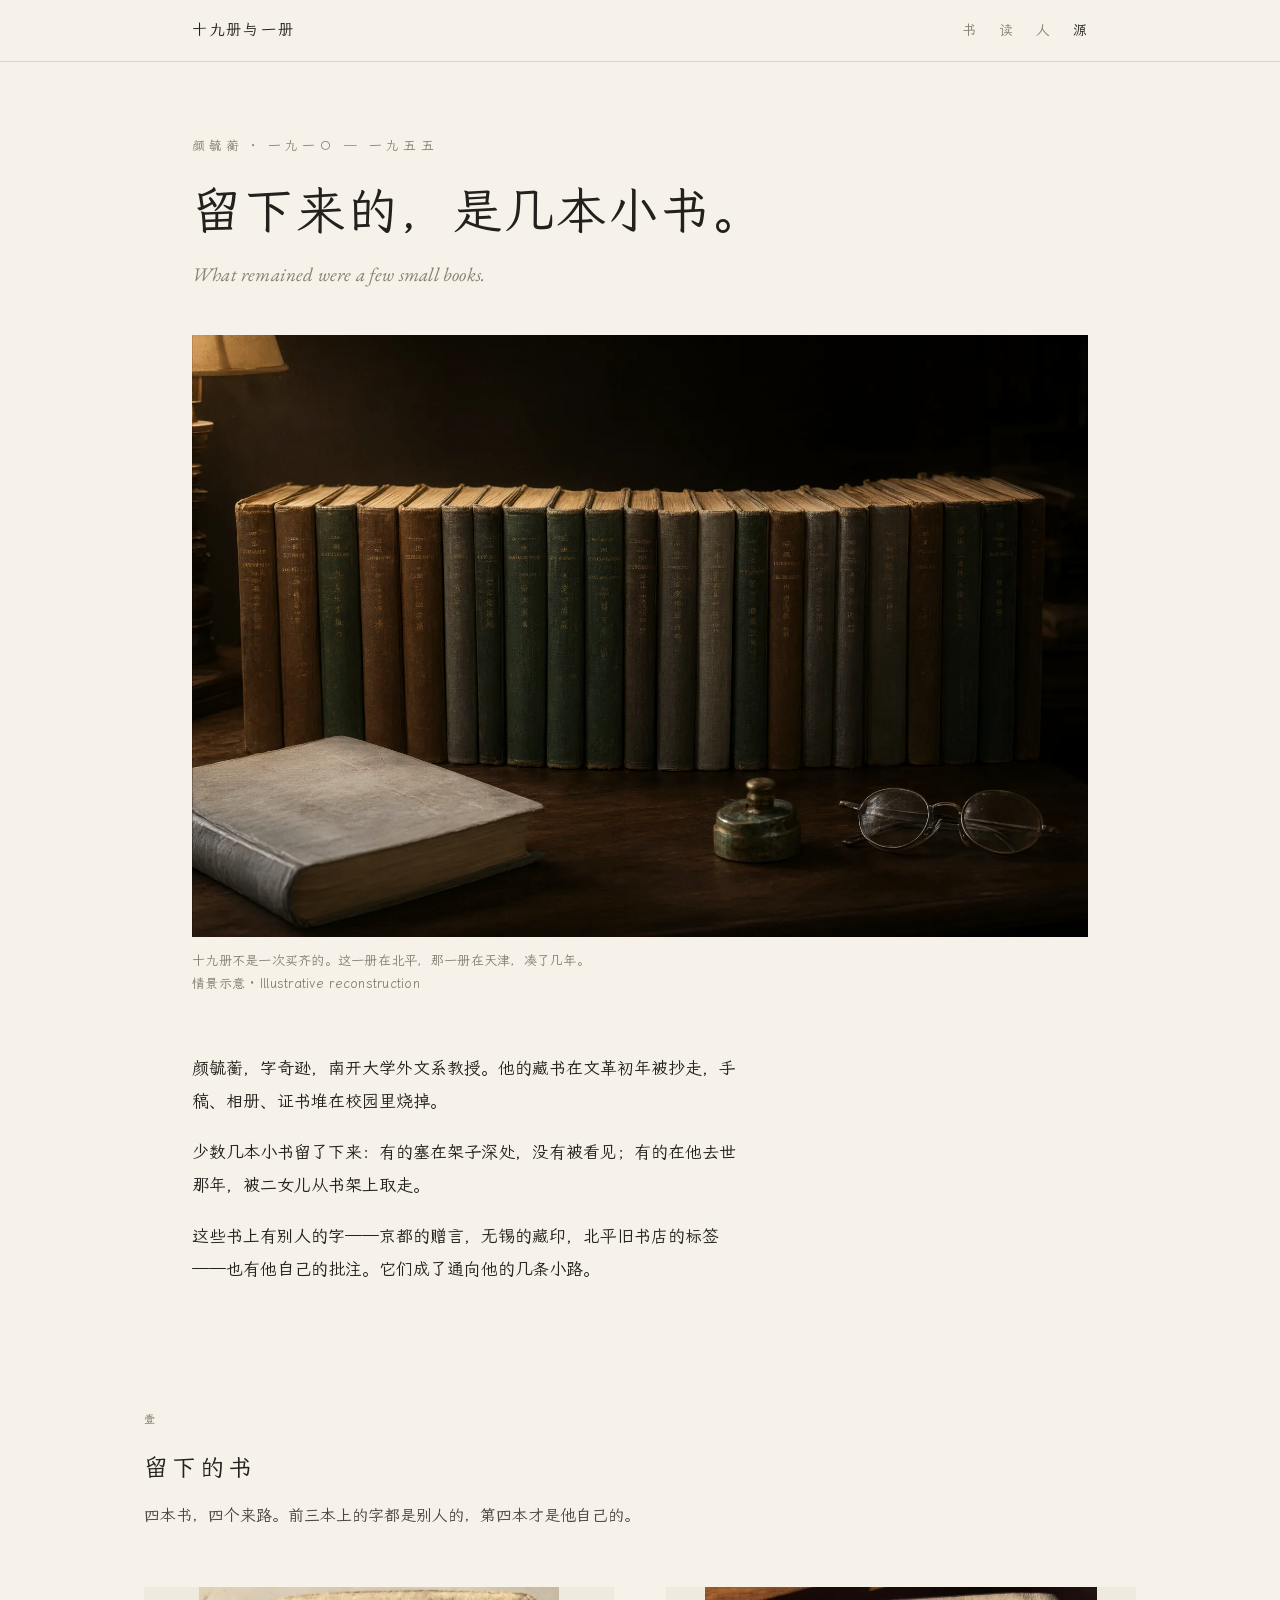
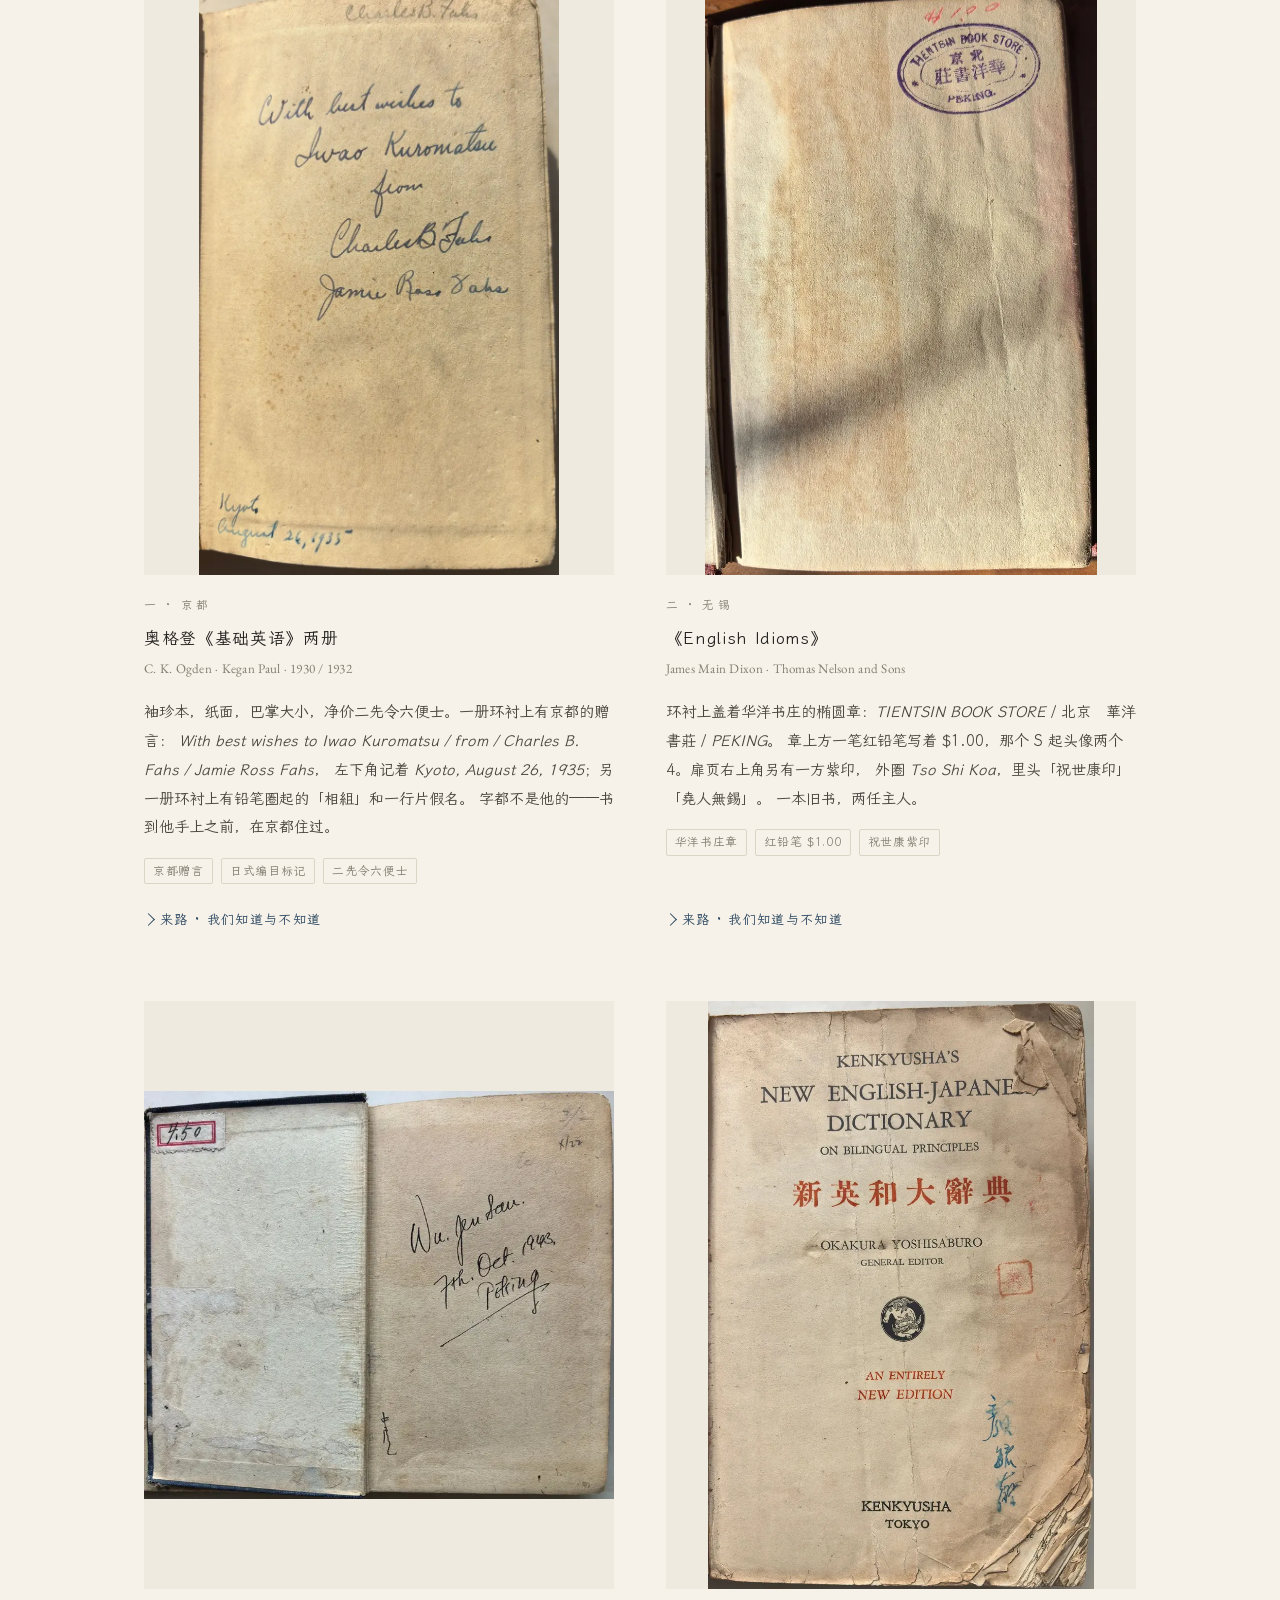
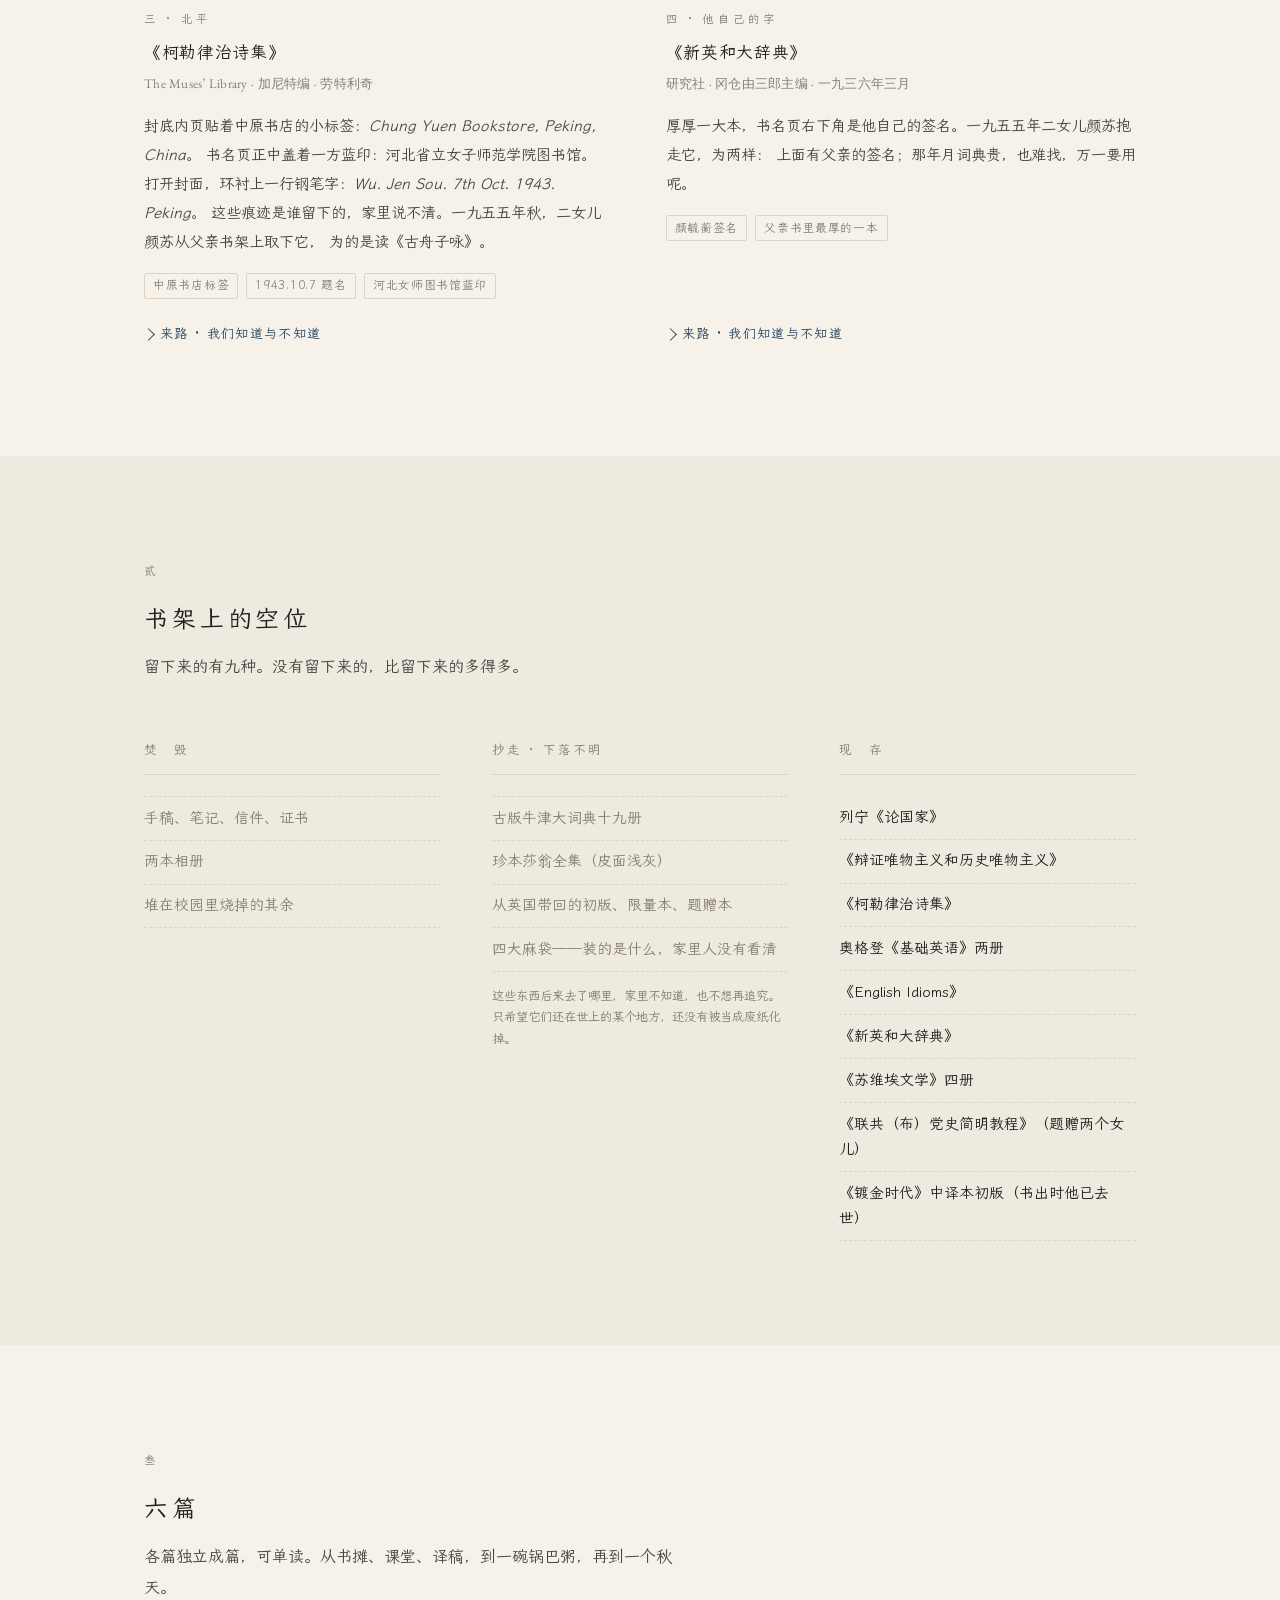
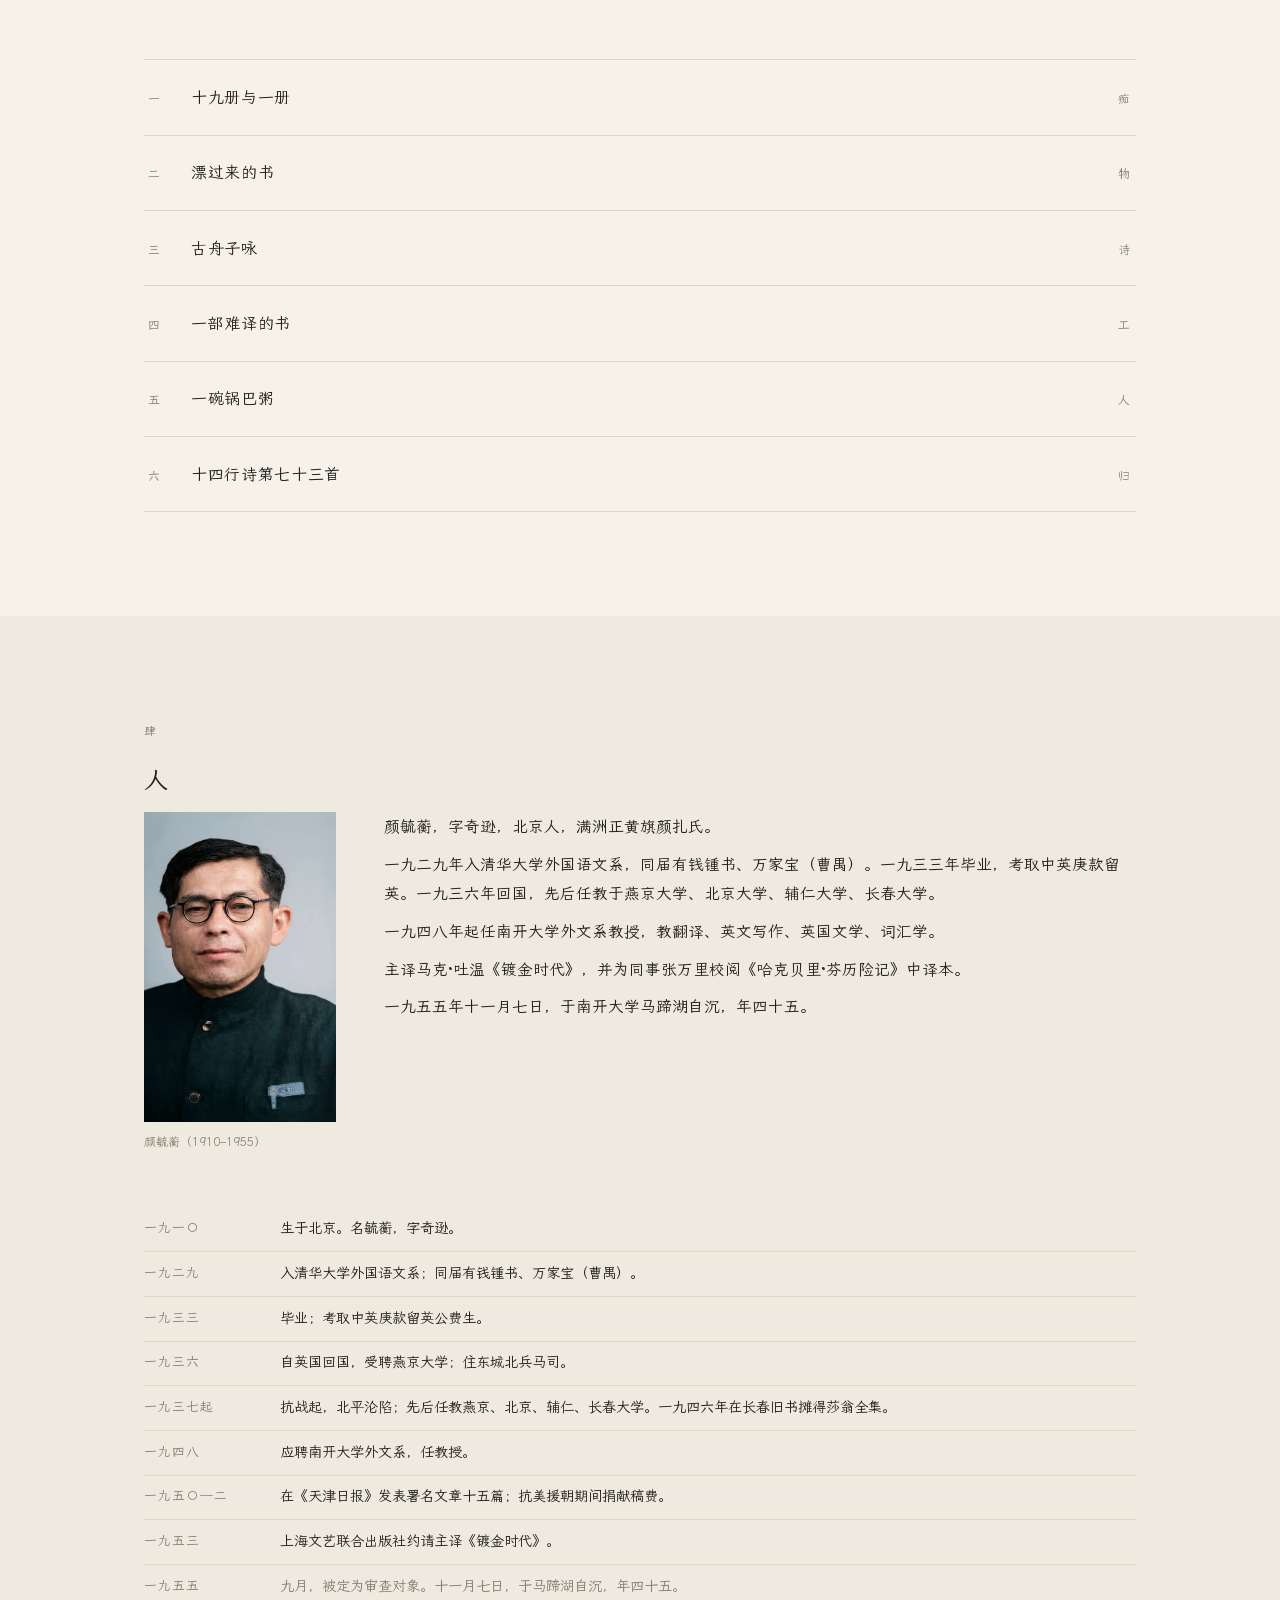
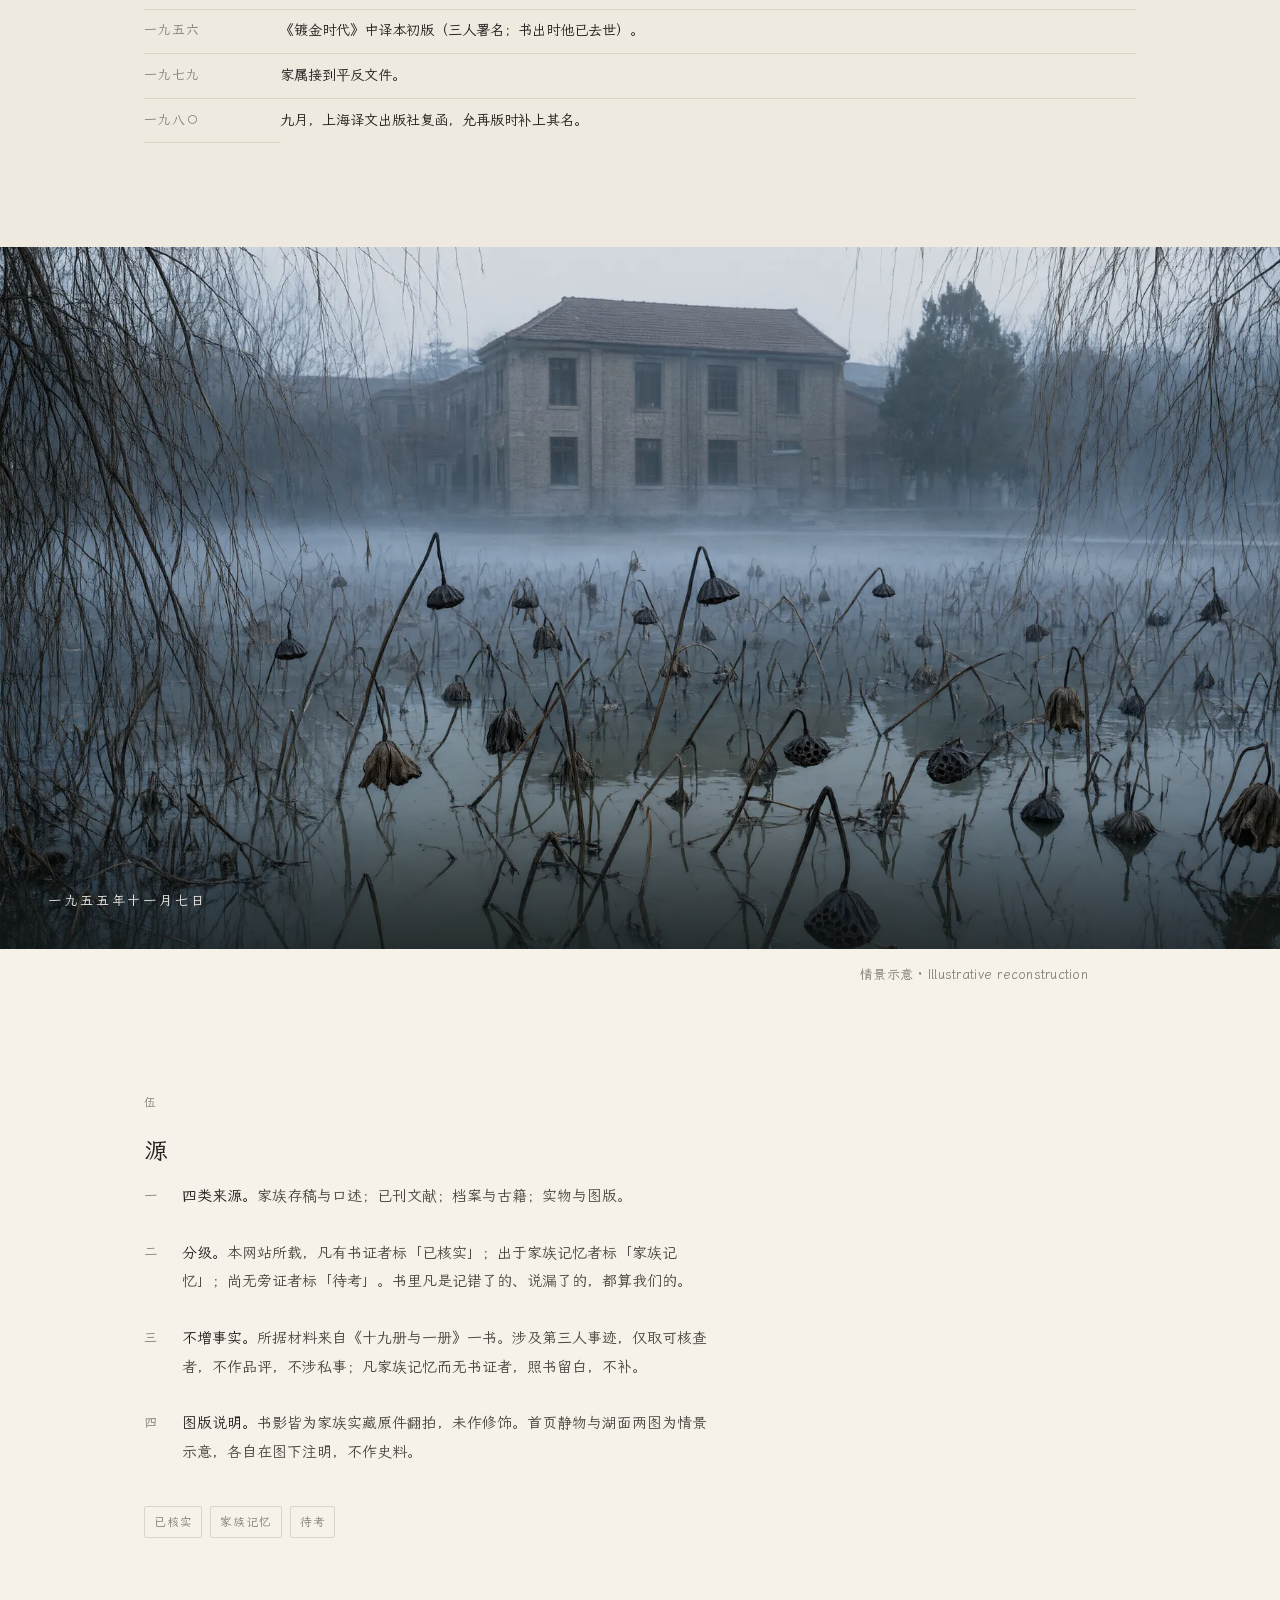
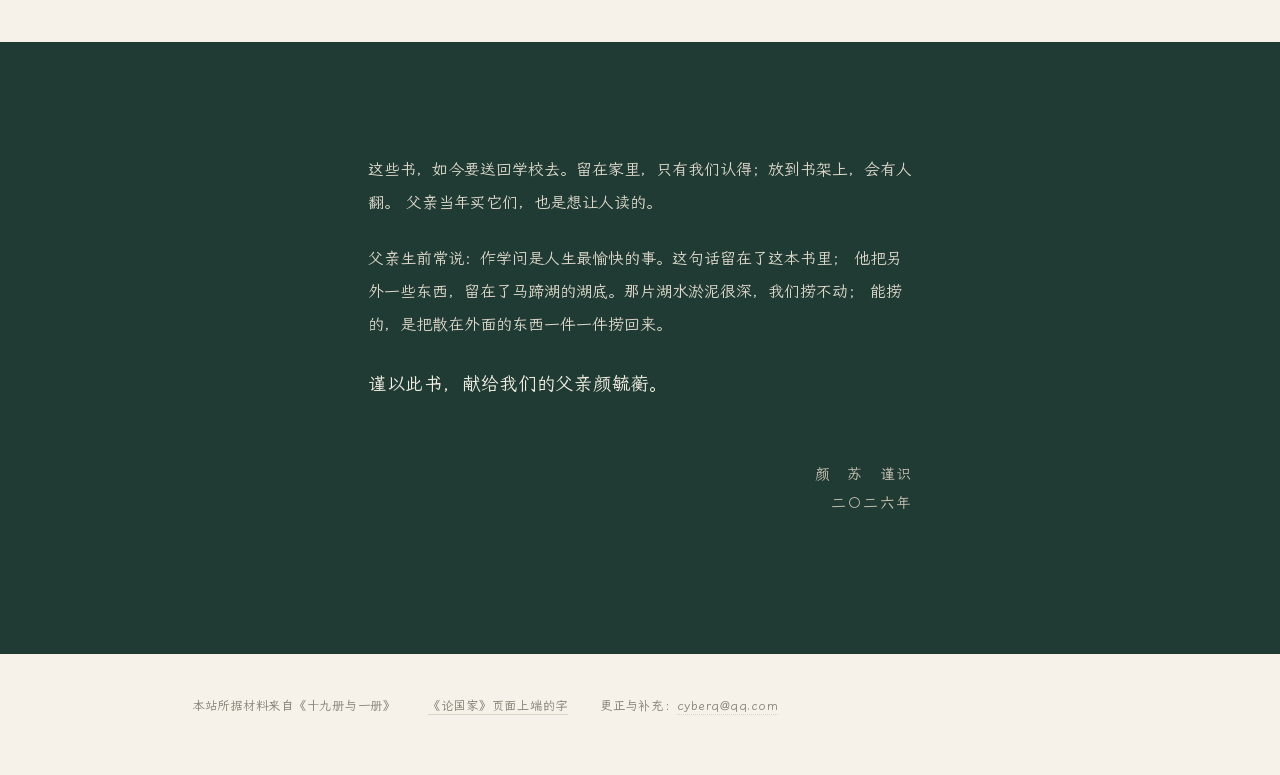
==== commit 1bbb4857: "卡片四：『一九五五年她抱走它』的『她』无来历，改作『二女儿颜苏』" ====
--- a/index.html
+++ b/index.html
@@ -179,7 +179,7 @@
           <h3>《新英和大辞典》</h3>
           <p class="imprint">研究社 · 冈仓由三郎主编 · 一九三六年三月</p>
           <p>
-            厚厚一大本，书名页右下角是他自己的签名。一九五五年她抱走它，为两样：
+            厚厚一大本，书名页右下角是他自己的签名。一九五五年二女儿颜苏抱走它，为两样：
             上面有父亲的签名；那年月词典贵，也难找，万一要用呢。
           </p>
           <ul class="chips">
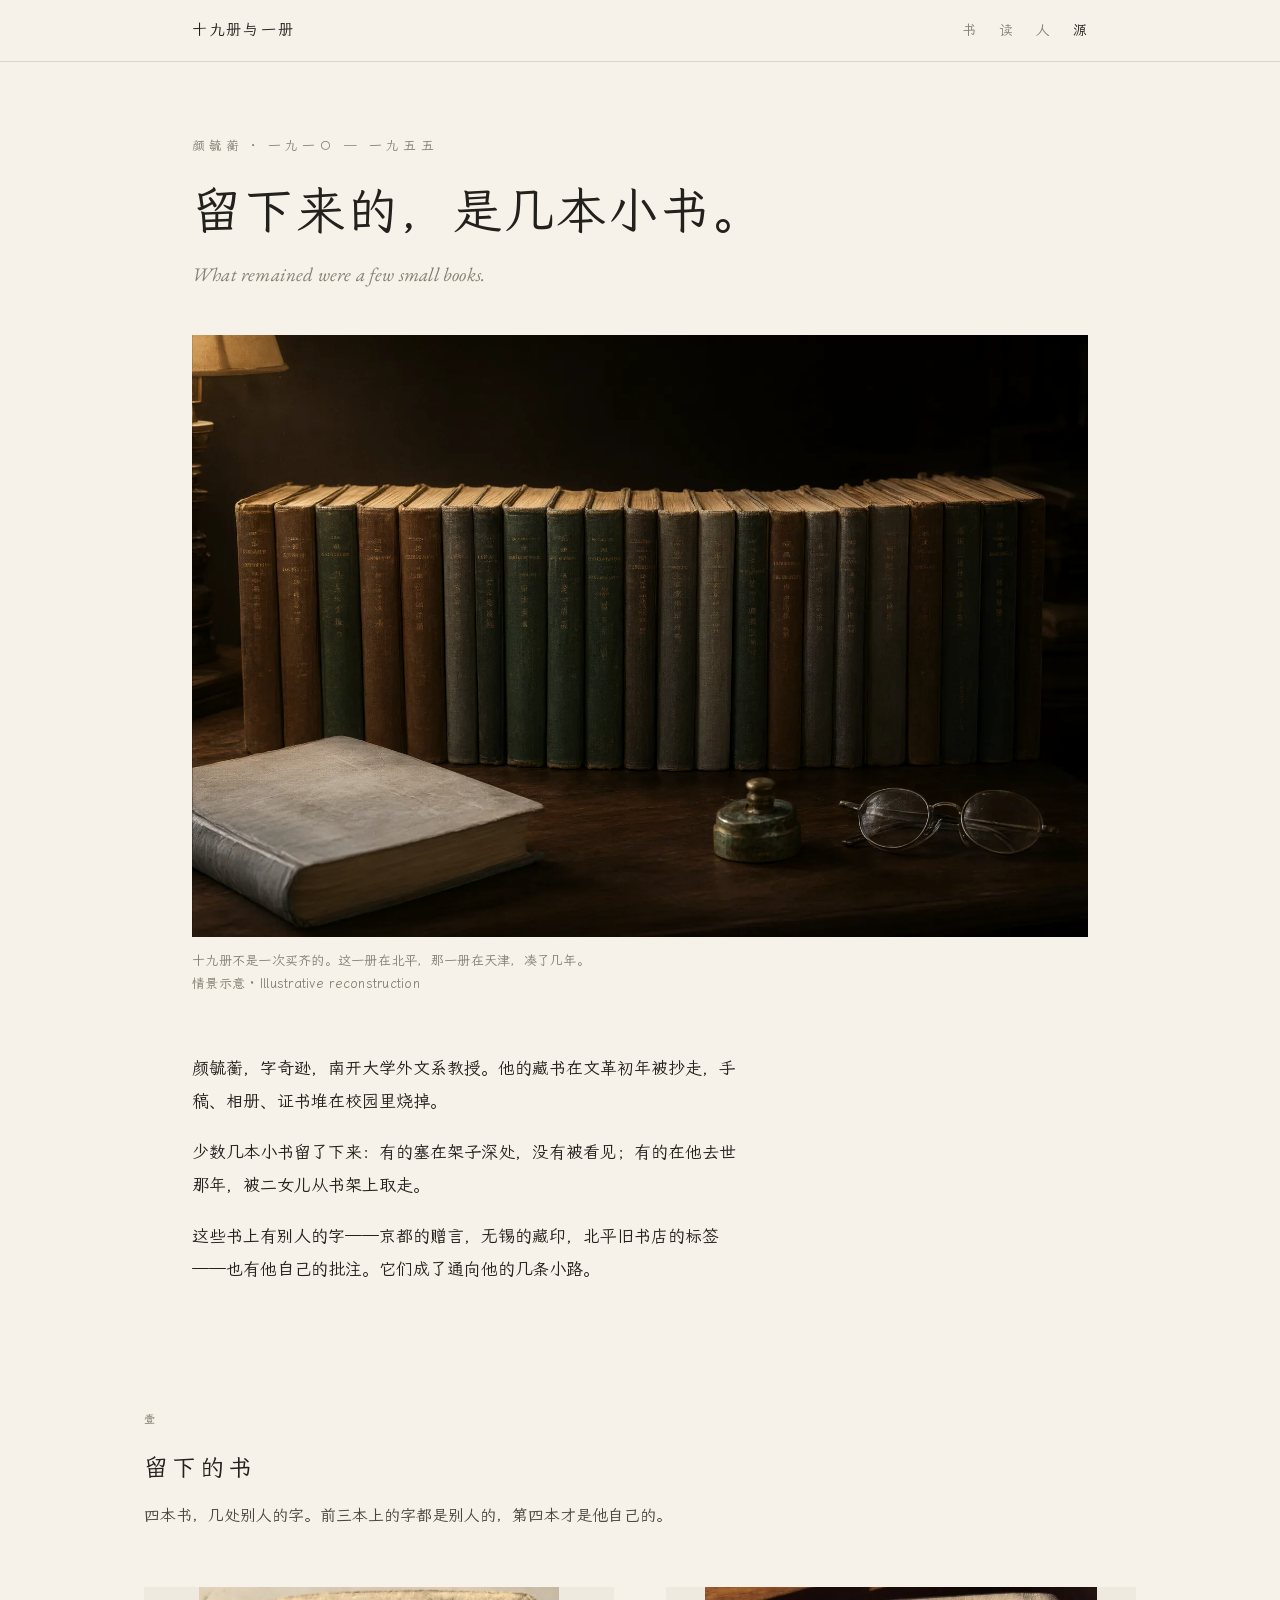
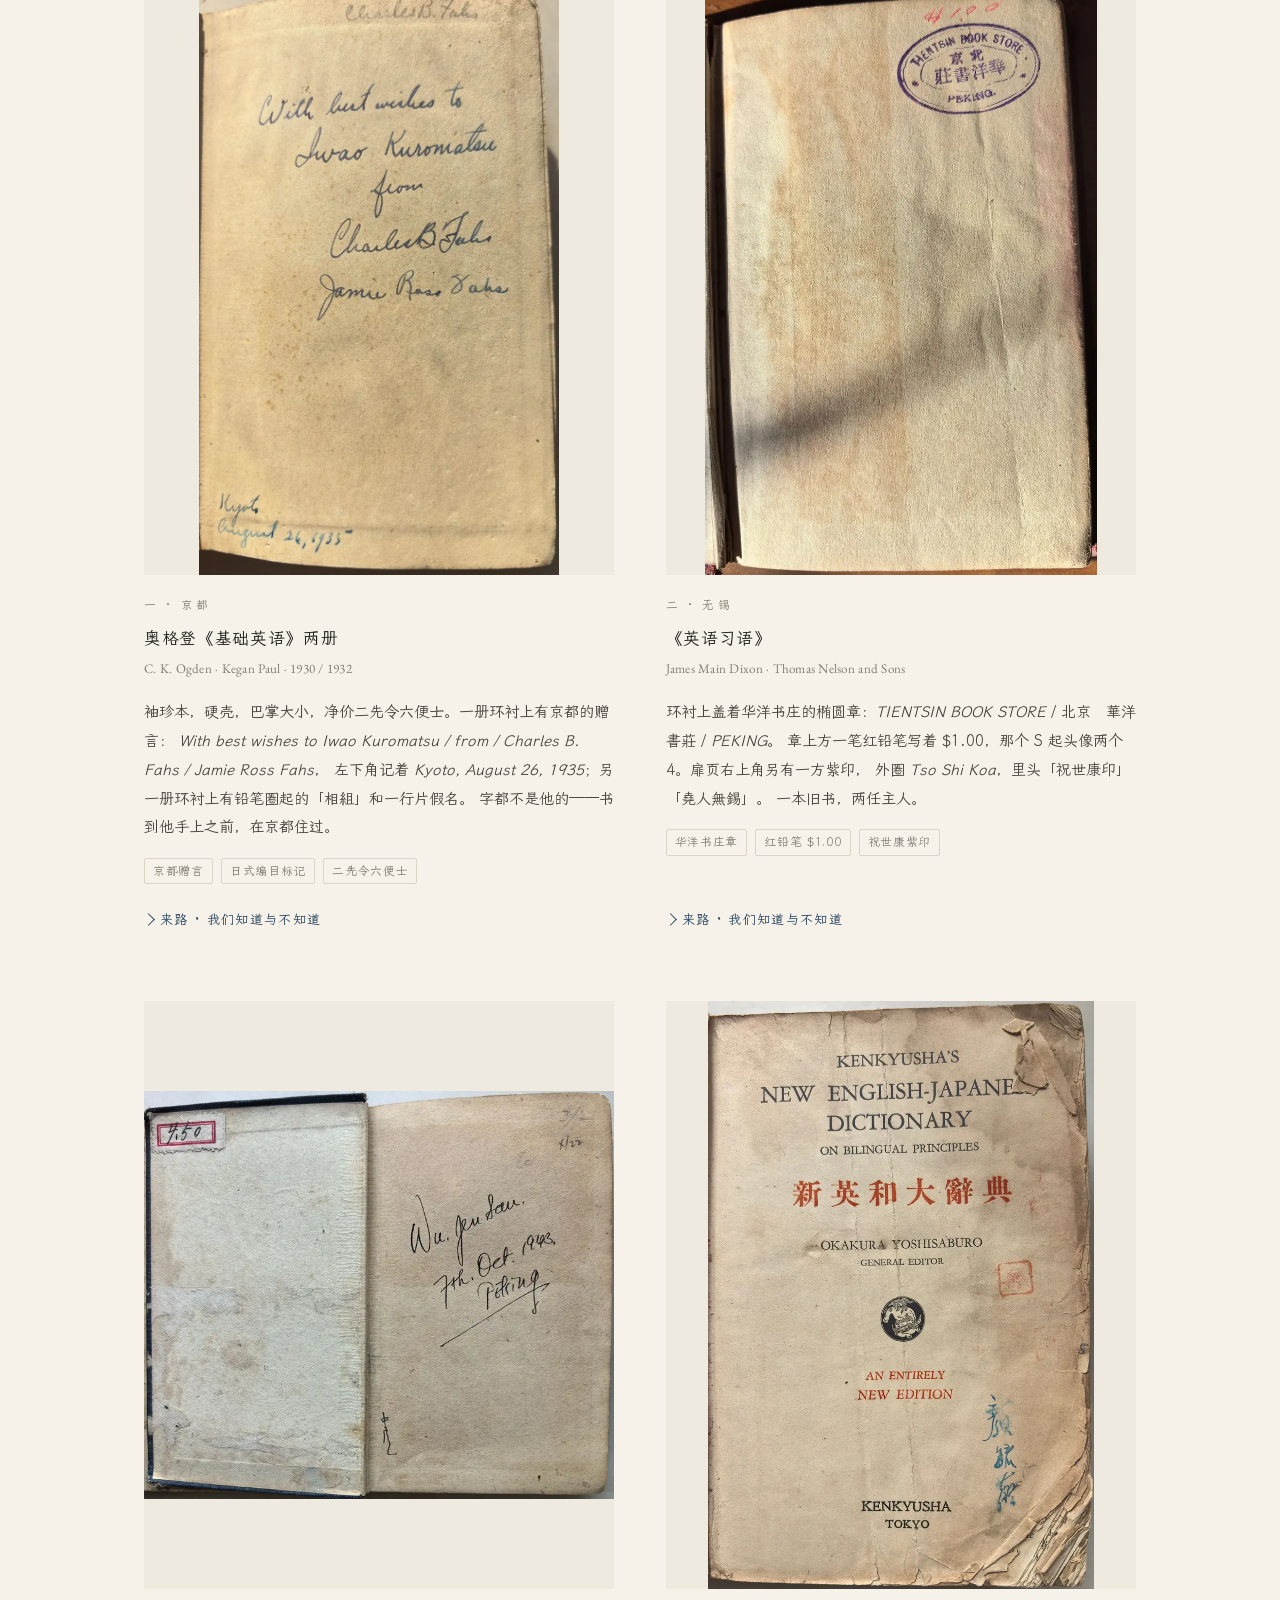
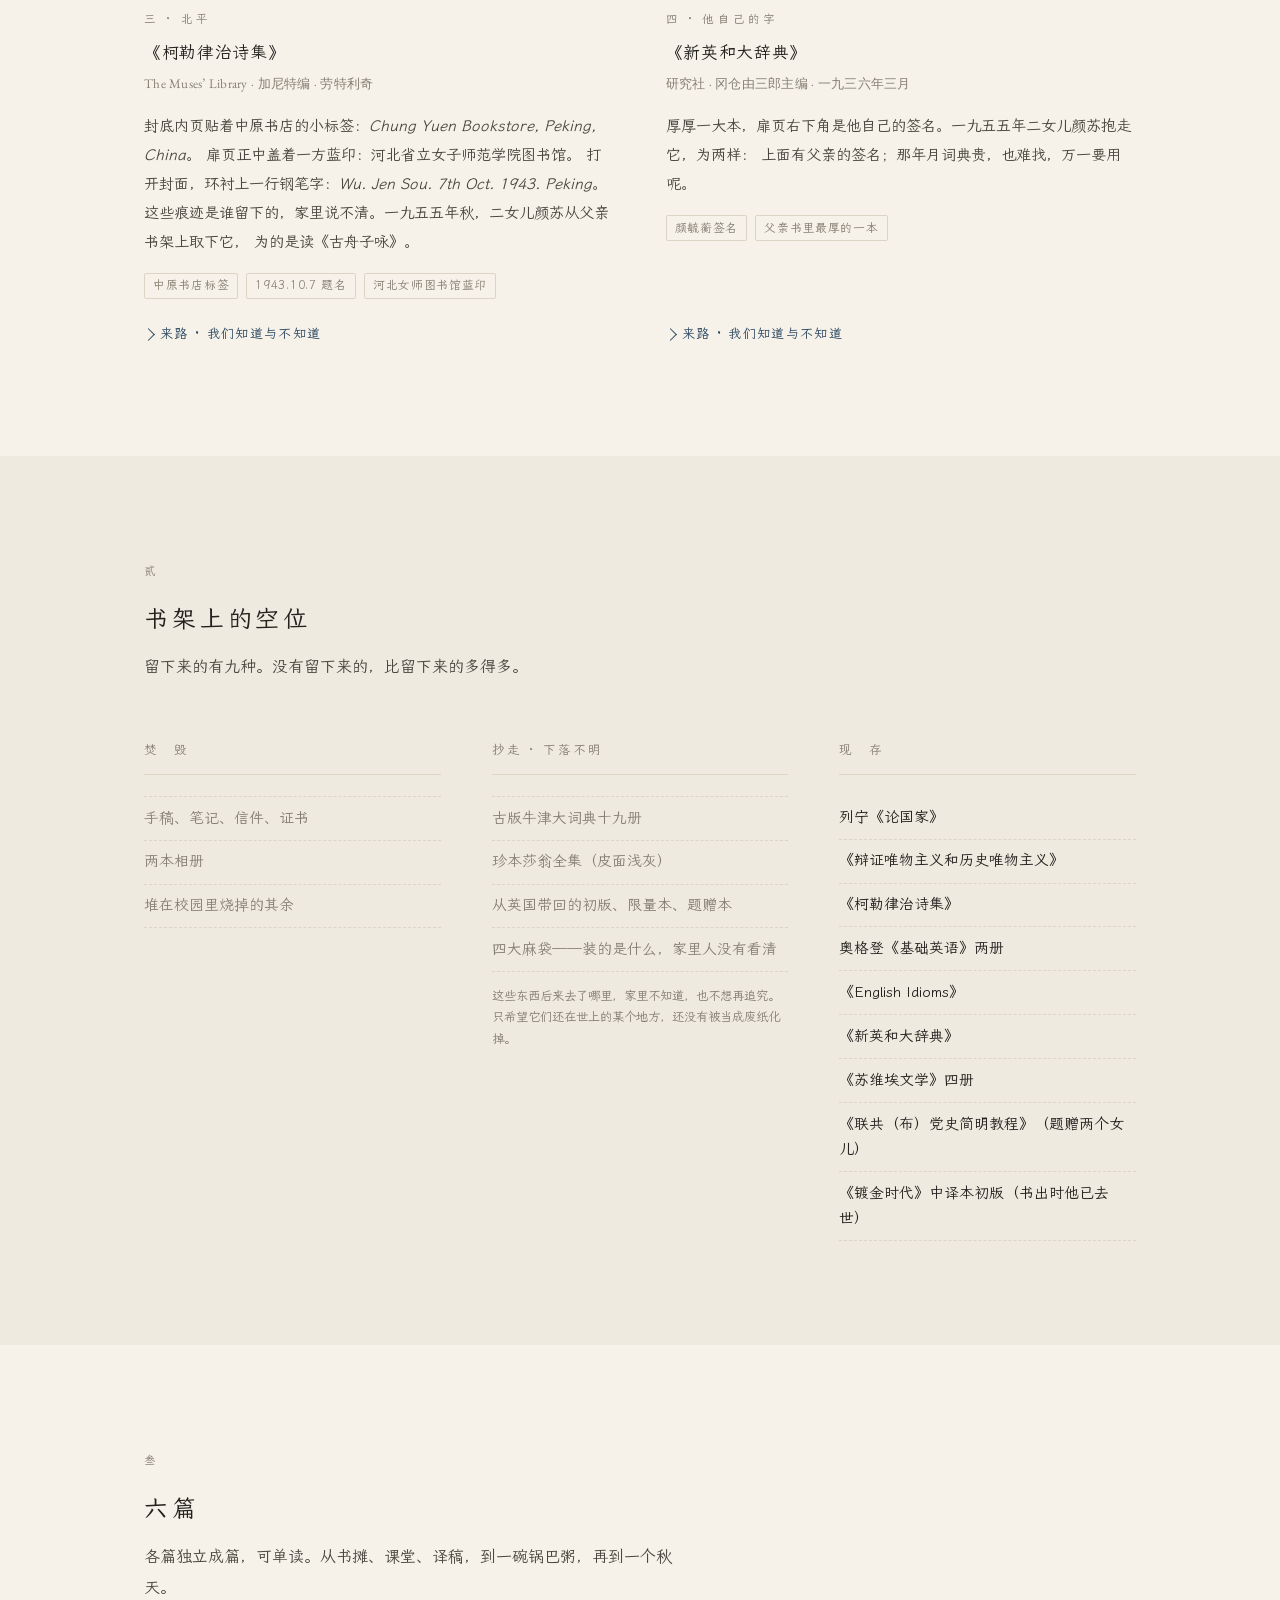
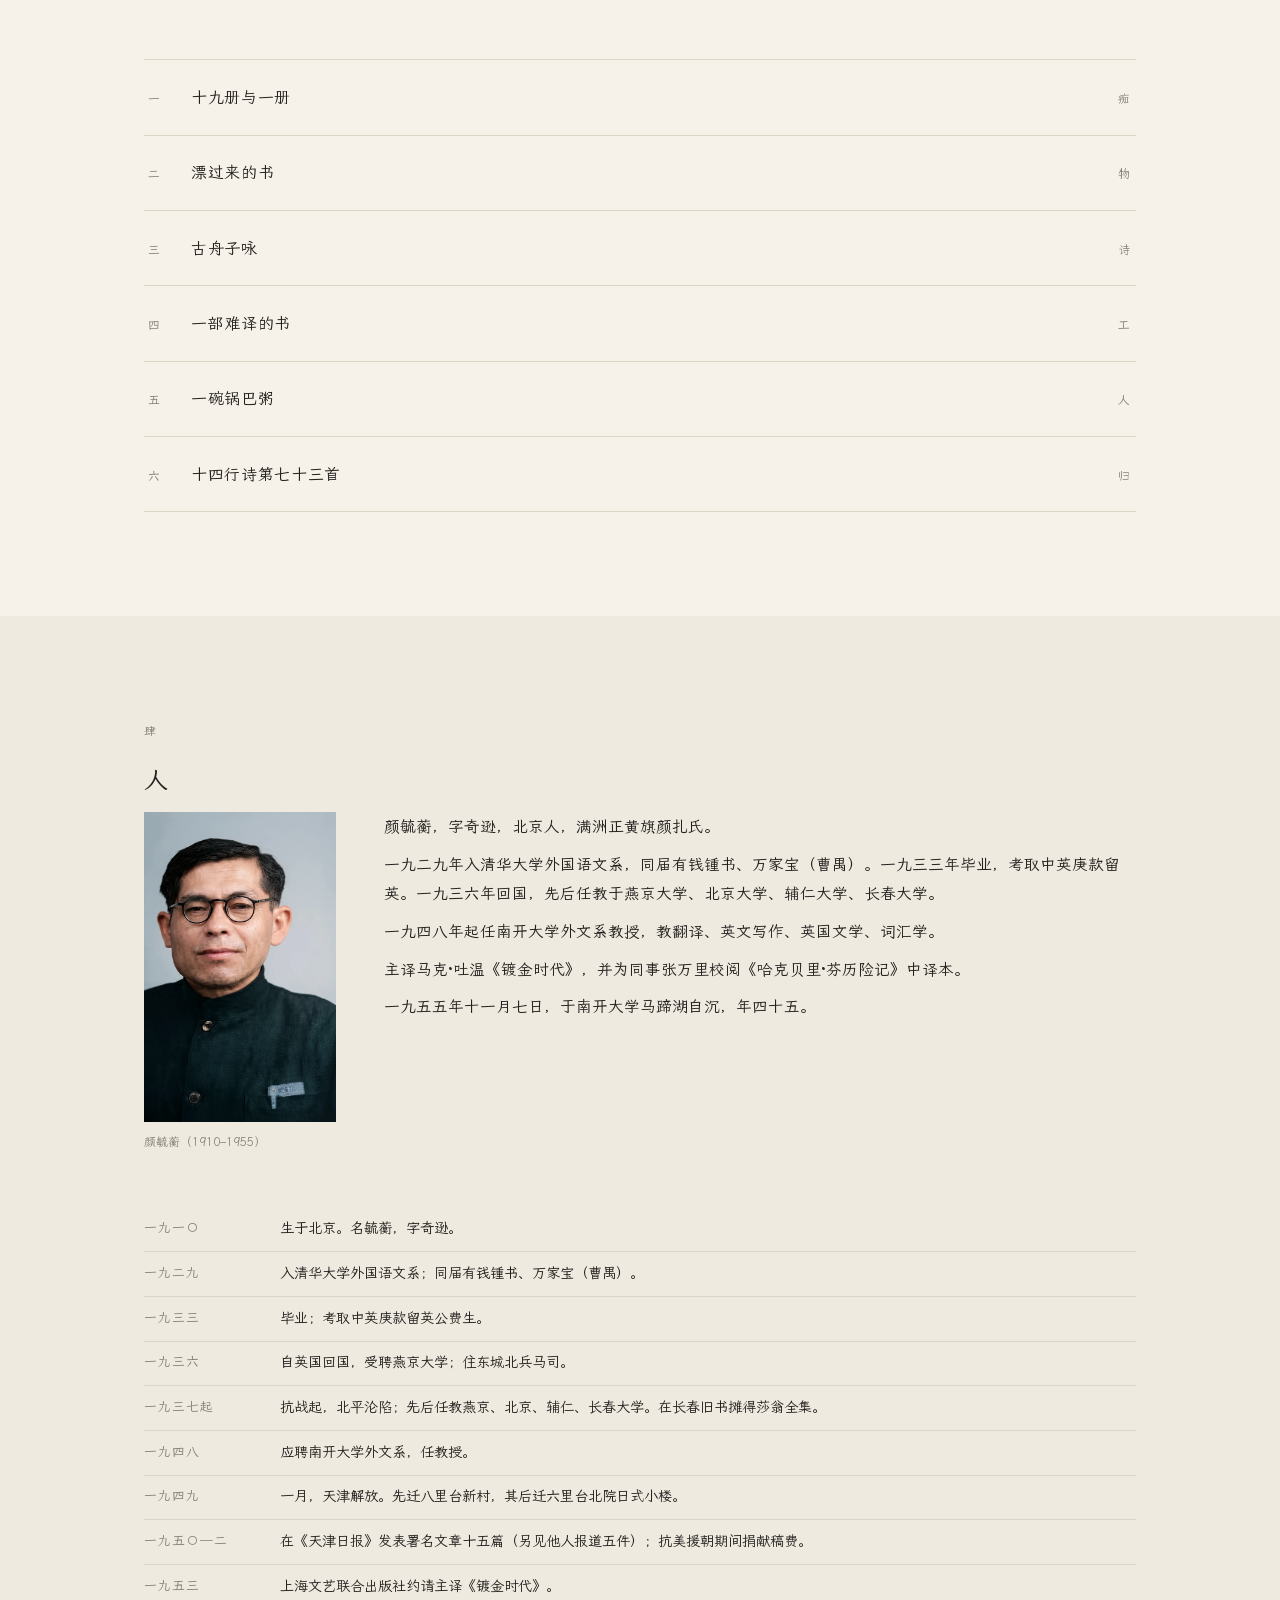
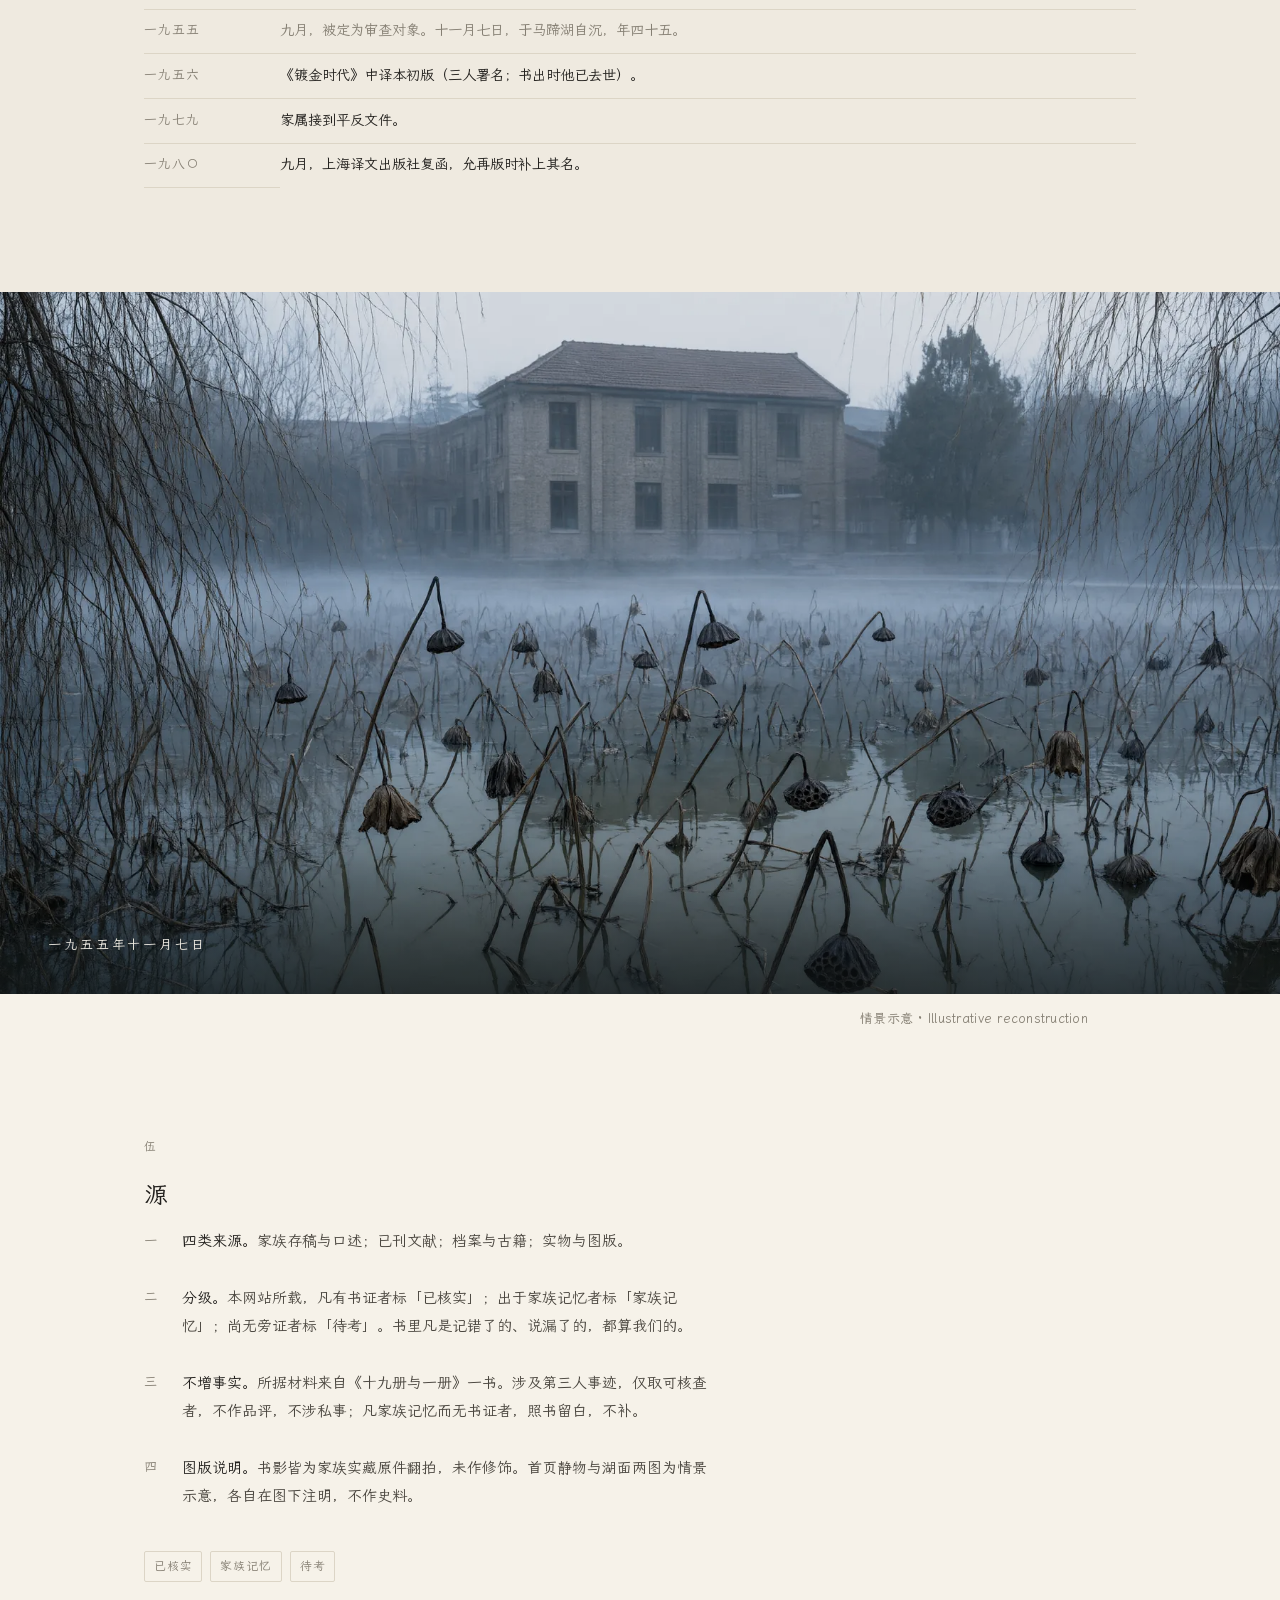
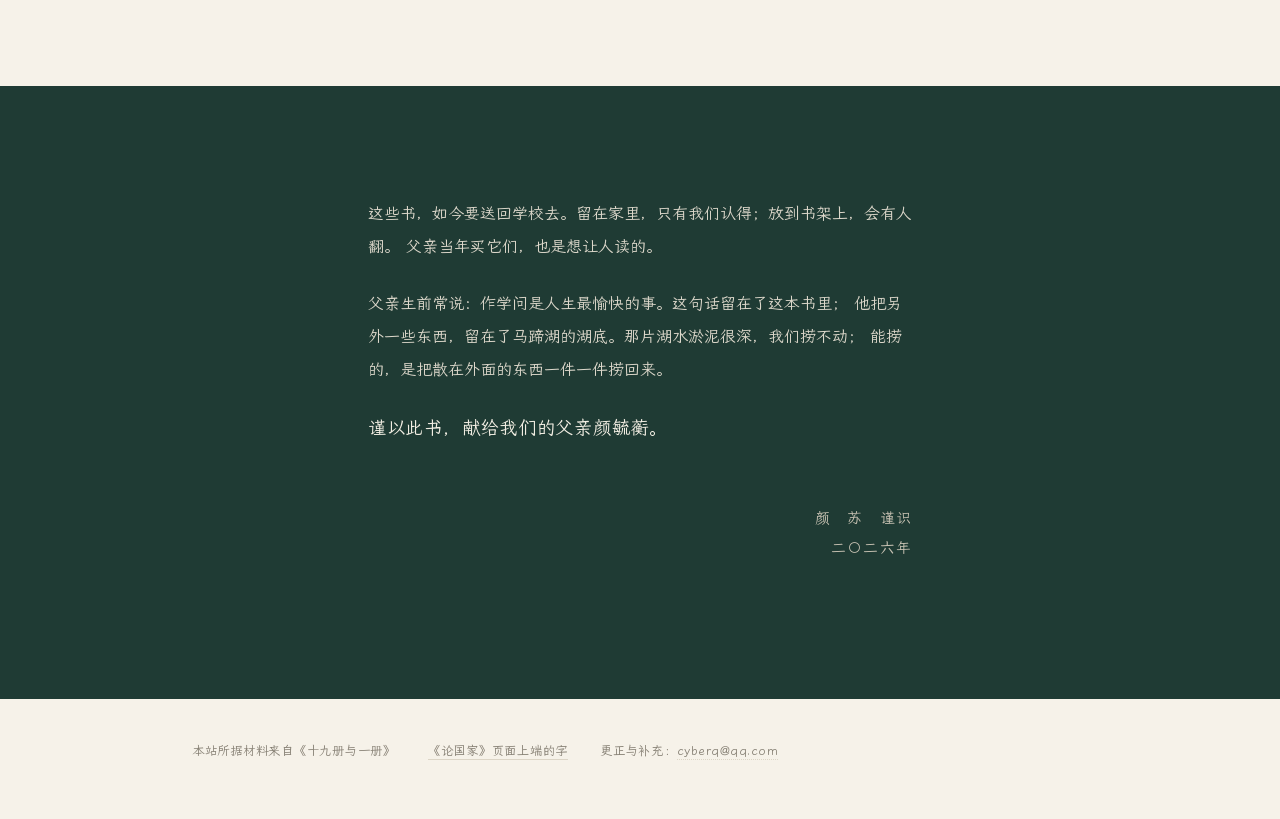
==== commit 08906d2c: "按书稿十月修订同步正文：书名页→扉页、纸面→硬壳、八口人、莎翁不系年、钱锺书信札、英语习语、歌坛、年表增一九四九" ====
--- a/index.html
+++ b/index.html
@@ -56,7 +56,7 @@
     <div class="wrap">
       <h2><span class="num">壹</span>留下的书</h2>
       <p class="section-lede">
-        四本书，四个来路。前三本上的字都是别人的，第四本才是他自己的。
+        四本书，几处别人的字。前三本上的字都是别人的，第四本才是他自己的。
       </p>
 
       <div class="cards">
@@ -71,7 +71,7 @@
           <h3>奥格登《基础英语》两册</h3>
           <p class="imprint">C. K. Ogden · Kegan Paul · 1930 / 1932</p>
           <p>
-            袖珍本，纸面，巴掌大小，净价二先令六便士。一册环衬上有京都的赠言：
+            袖珍本，硬壳，巴掌大小，净价二先令六便士。一册环衬上有京都的赠言：
             <em>With best wishes to Iwao Kuromatsu / from / Charles B. Fahs / Jamie Ross Fahs</em>，
             左下角记着 <em>Kyoto, August 26, 1935</em>；另一册环衬上有铅笔圈起的「相組」和一行片假名。
             字都不是他的——书到他手上之前，在京都住过。
@@ -90,7 +90,7 @@
               </dl>
               <div class="thumbs" data-zoom>
                 <img src="assets/img/book-ogden.webp" width="760" height="590" loading="lazy" decoding="async"
-                     alt="两册巴掌大小的纸面袖珍本并排放着，封面已经泛黄。">
+                     alt="两册巴掌大小的硬壳袖珍本并排放着，封面已经泛黄。">
                 <img src="assets/img/ogden-marks.webp" width="760" height="1186" loading="lazy" decoding="async"
                      alt="环衬上用铅笔圈起的「相組」二字与一行片假名。">
               </div>
@@ -105,7 +105,7 @@
                  alt="空白衬页上盖着一枚椭圆书店章，章上方有红铅笔写的标价。">
           </figure>
           <p class="idx">二 · 无锡</p>
-          <h3>《English Idioms》</h3>
+          <h3>《英语习语》</h3>
           <p class="imprint">James Main Dixon · Thomas Nelson and Sons</p>
           <p>
             环衬上盖着华洋书庄的椭圆章：<em>TIENTSIN BOOK STORE</em> / 北京　華洋書莊 / <em>PEKING</em>。
@@ -127,7 +127,7 @@
               </dl>
               <div class="thumbs" data-zoom>
                 <img src="assets/img/idioms-title.webp" width="760" height="1243" loading="lazy" decoding="async"
-                     alt="书名页右上角一方紫色私印，印文为「祝世康印」「堯人無錫」，外圈英文 Tso Shi Koa。">
+                     alt="扉页右上角一方紫色私印，印文为「祝世康印」「堯人無錫」，外圈英文 Tso Shi Koa。">
               </div>
             </div>
           </details>
@@ -144,7 +144,7 @@
           <p class="imprint">The Muses’ Library · 加尼特编 · 劳特利奇</p>
           <p>
             封底内页贴着中原书店的小标签：<em>Chung Yuen Bookstore, Peking, China</em>。
-            书名页正中盖着一方蓝印：河北省立女子师范学院图书馆。
+            扉页正中盖着一方蓝印：河北省立女子师范学院图书馆。
             打开封面，环衬上一行钢笔字：<em>Wu. Jen Sou. 7th Oct. 1943. Peking</em>。
             这些痕迹是谁留下的，家里说不清。一九五五年秋，二女儿颜苏从父亲书架上取下它，
             为的是读《古舟子咏》。
@@ -173,13 +173,13 @@
         <article class="card">
           <figure data-zoom>
             <img src="assets/img/dict-signature.webp" width="760" height="1158" loading="lazy" decoding="async"
-                 alt="辞典书名页右下角，蓝墨水写的「顏毓蘅」三字。">
+                 alt="辞典扉页右下角，蓝墨水写的「顏毓蘅」三字。">
           </figure>
           <p class="idx">四 · 他自己的字</p>
           <h3>《新英和大辞典》</h3>
           <p class="imprint">研究社 · 冈仓由三郎主编 · 一九三六年三月</p>
           <p>
-            厚厚一大本，书名页右下角是他自己的签名。一九五五年二女儿颜苏抱走它，为两样：
+            厚厚一大本，扉页右下角是他自己的签名。一九五五年二女儿颜苏抱走它，为两样：
             上面有父亲的签名；那年月词典贵，也难找，万一要用呢。
           </p>
           <ul class="chips">
@@ -278,8 +278,8 @@
           <p>父亲买书不是为了装点书架，要的是版本。国外的文学、语言、政治、哲学、历史，哪一本有好的旧版，他心里有数。</p>
           <p>有一套书，父亲找了几年。那是一套古版的牛津大词典，全书十九册。这种书一册一册散在各地，凑齐要靠运气：这一趟在北平碰到第三册，下一趟也许在天津碰到第九册，缺的那几册，只能等。父亲跑过好几个城市，心里记着还缺哪几本。</p>
           <p>凑齐的那天，父亲把十九册按顺序排在桌上，一册一册摸过去，像孩子得了新玩具。父亲常说，作学问是人生最愉快的事；每有心得，眼里就亮起来，非说给人听不可。</p>
-          <p>除了这套词典，父亲还珍藏过一册珍本莎翁全集。那是一九四六年父亲在长春大学教书的时候，有一天在旧书摊上碰见的：皮面浅灰，是莎士比亚去世后不久印的。得到这件宝贝，父亲欣喜若狂。这样的书父亲不大拿来读，只偶尔翻一翻，看看几百年前的纸和字。</p>
-          <p>那时家里日子紧。九口人，主要靠父母两人的工资过活；书架却越添越满。买书的时候，父亲从来不犹豫——穷教授只是挣钱少，乐趣可不少。</p>
+          <p>除了这套词典，父亲还珍藏过一册珍本莎翁全集。那是父亲在长春大学教书的时候，有一天在旧书摊上碰见的：皮面浅灰，是莎士比亚去世后不久印的。得到这件宝贝，父亲欣喜若狂。这样的书父亲不大拿来读，只偶尔翻一翻，看看几百年前的纸和字。</p>
+          <p>那时家里日子紧。八口人，主要靠父母两人的工资过活；书架却越添越满。买书的时候，父亲从来不犹豫——穷教授只是挣钱少，乐趣可不少。</p>
           <p>书摊上的老板认得父亲。见父亲蹲下来，不必问，只把新到的那一摞往父亲手边推一推。</p>
           <p>父亲的书架上，后来有了一套凑了几年的牛津大词典，有了一册三百多年前的莎翁全集，也有许多别人看不上眼的旧版小书。父亲找它们的那几年，家里正是最紧的几年。</p>
           <p>文革初年，红卫兵冲进家里，把父亲这些书抄走了——整整四大麻袋。手稿和照片，堆在校园里烧掉。五女儿当时就在跟前，看着那些人把书一袋一袋装走。家里后来只留下零星的几本，和一句父亲常说的话：作学问是人生最愉快的事。</p>
@@ -295,7 +295,7 @@
           <span class="r-key">物</span>
         </summary>
         <div class="body">
-          <p class="standfirst">四本书，四个来路。京都的赠言，无锡的紫印，书庄的章，北平中原书店的旧标签。三本侥幸留下，一本被人取走。</p>
+          <p class="standfirst">四本书，几处别人的字。京都的赠言，无锡的紫印，书庄的章，北平中原书店的旧标签。三本侥幸留下，一本被人取走。</p>
 
           <p>一个读书人的藏书，最后剩下几本，往往不是他自己挑的。</p>
           <p>颜毓蘅的藏书，文革初年绝大多数被抄走，此后不知去向。留下来的散在几处，来路各不相同：有几本当时没有被看见；有几本，是他去世那年，二女儿从书架上取下来带走的。</p>
@@ -303,9 +303,9 @@
 
           <h4>一、两个先令六便士</h4>
           <p>先说没被看见的那三本。两本是奥格登的。</p>
-          <p>一本叫《Basic English》，一九三〇年伦敦凯根·保罗书局印，副题是「规则与语法通论」。书名页上，作者名下只注一个身份：正交学研究所所长。</p>
+          <p>一本叫《Basic English》，一九三〇年伦敦凯根·保罗书局印，副题是「规则与语法通论」。扉页上，作者名下只注一个身份：正交学研究所所长。</p>
           <p>一本叫《The ABC of Basic English》，一九三二年，同一家书局。这一本更特别：全书就用那八百五十个基本词写成。奥格登要拿它证明，自己这套简化英语不是纸上谈兵，真能当一门语言使。</p>
-          <p>两本都是袖珍本，纸面，巴掌大小，净价二先令六便士。三十年代的伦敦，这套「心理学微型丛书」一册一册地出，编号排到几十种，揣在大衣口袋里就能带走。</p>
+          <p>两本都是袖珍本，硬壳，巴掌大小，净价二先令六便士。三十年代的伦敦，这套「心理学微型丛书」一册一册地出，编号排到几十种，揣在大衣口袋里就能带走。</p>
           <p>奥格登那几年想做的事，说大也大：替全世界找一门人人学得会的英语。八百五十个词，几条规则，把动词压到十几个。</p>
           <p>这件事当年不算小。一九四三年九月，丘吉尔在哈佛大学接受荣誉学位，讲演里专门讲起这套语言：八百五十个词，一张纸的单面就印得下。第二年三月，他又在下院宣布，政府原则上同意推广基础英语，用作国际辅助语。写《时间机器》的威尔斯也赞成——他一生都在盼一门世界共通语。</p>
           <p>罗斯福不买账。一九四四年六月，诺曼底登陆的前一天，他给丘吉尔写信打趣：首相那句名言，用这套词讲，只剩「血、干活、眼水、脸水」。</p>
@@ -321,14 +321,14 @@
             Jamie Ross Fahs
           </blockquote>
           <p>左下角还记着年月与地方：<em>Kyoto, August 26, 1935</em>。一九三五年八月二十六日，京都。</p>
-          <p>赠书的是两个人，看姓氏像一对夫妇。男的名叫法斯（Charles B. Fahs），那年二十七岁，在京都游学。受赠的是黑松巌，京都的经济学者。这行字跟颜毓蘅没有关系——它是一位前任主人留下的。颜毓蘅把书买回来的时候，字已经在上面了。</p>
+          <p>赠书的是两个人，看姓氏像一对夫妇。男的名叫法斯（Charles B. Fahs），在京都游学。受赠的是黑松巌，京都的经济学者。这行字跟颜毓蘅没有关系：它是一位前任主人留下的。颜毓蘅把书买回来的时候，字已经在上面了。</p>
           <p>另一册《Basic English》翻开硬壳封面，环衬上还有一处铅笔痕迹：一个圆圈，圈里两个字，「相組」；圈外一行片假名，「ウオツグ」。笔很淡，像是随手记下的。</p>
           <p>这不是颜毓蘅的字，也不是法斯的字。它是日式的编目标记——书在日本的某一间书房或研究室里上过架，分过类。一册的环衬上有赠言，另一册的环衬上有标记，一外一里，说的是同一件事：这两册书在京都住过。</p>
           <p>一九三五年的京都，离那场战争还有两年。</p>
 
           <h4>三、书庄的章，藏家的印</h4>
-          <p>第三本是《English Idioms》，托马斯·纳尔逊父子公司印，伦敦、爱丁堡、纽约三地发行。</p>
-          <p>书名页上，作者 James Main Dixon 的名字下面挂着一行小字：<em>Professor of English Literature in the Imperial University of Japan</em>——日本帝国大学的英国文学教授。</p>
+          <p>第三本是《英语习语》（<em>English Idioms</em>），托马斯·纳尔逊父子公司印，伦敦、爱丁堡、纽约三地发行。</p>
+          <p>扉页上，作者 James Main Dixon 的名字下面挂着一行小字：<em>Professor of English Literature in the Imperial University of Japan</em>——日本帝国大学的英国文学教授。</p>
           <p>一个在英国书里讲英语习语的作者，本人是在日本教的。这本书后来也回到了亚洲。</p>
           <p>这一本上留着两处别人的手迹，一在环衬，一在扉页。</p>
           <p>环衬上盖着一枚椭圆的章：外圈一行英文，<em>TIENTSIN BOOK STORE</em>；中间四个字，北京　华洋书庄；下面再一行，<em>PEKING</em>。章的上方，还有一笔红铅笔写的标价：$1.00。美金一元。字是连笔的，那个 S 起头像两个 4。</p>
@@ -342,7 +342,7 @@
           <h4>四、一册诗集</h4>
           <p>第四本是一册英文版《柯勒律治诗集》。「缪斯丛书」，理查德·加尼特编，伦敦劳特利奇书局印行。</p>
           <p>这一本是旧书。封底内页的下角，贴着一枚小小的标签，印着一行英文：<em>Chung Yuen Bookstore, Peking, China</em>——中原书店，北平。颜毓蘅是从北平的旧书店里把它买回来的；哪一年，家里说不清。</p>
-          <p>既是旧书，书上就带着别人的痕迹。书名页正中盖过一方蓝色的藏书印：河北省立女子师范学院图书馆。打开封面，环衬上还有一行钢笔字，写着一个名字：<em>Wu. Jen Sou</em>；下面记着日子与地方：<em>7th Oct. 1943, Peking</em>——一九四三年十月七日，北平。</p>
+          <p>既是旧书，书上就带着别人的痕迹。扉页正中盖过一方蓝色的藏书印：河北省立女子师范学院图书馆。打开封面，环衬上还有一行钢笔字，写着一个名字：<em>Wu. Jen Sou</em>；下面记着日子与地方：<em>7th Oct. 1943, Peking</em>——一九四三年十月七日，北平。</p>
           <p>这些痕迹是谁留下的，家里说不清。它们和环衬上的赠言、日文标记一样，都是这本书到颜毓蘅手上之前，经过的手留下的。</p>
           <p>这册书是怎么到颜苏手上的，得从一九五五年说起。</p>
 
@@ -351,17 +351,17 @@
           <p>不是随手挑的。她在父亲身边读书多年，养成了自己的口味：不喜欢繁冗，喜欢简洁明快。她信小中见大——小的书里，能学到大学问。挑的时候，心里有两条：一是自己感兴趣的；二是自己还没弄懂的，想着以后还能接着学。</p>
           <p>所以她拿的多是小书：《柯勒律治诗集》，列宁《论国家》，《辩证唯物主义和历史唯物主义》。</p>
           <p>《柯勒律治诗集》就是这么到了二女儿颜苏手上。大女儿颜琳在教会学校读书时，《古舟子咏》这首诗是专门学过的；颜苏没有这个机会。她一直想认真读一遍，从头到尾。</p>
-          <p>也有不薄的。家里那部《新英和大辞典》——株式会社研究社印，冈仓由三郎主编，一九三六年三月版，厚厚一大本，她记得是父亲书里最厚的一本。她也抱走了，为两样：书名页上有父亲的签名；那年月词典贵，也难找，万一要用呢。</p>
+          <p>也有不薄的。家里那部《新英和大辞典》——株式会社研究社印，冈仓由三郎主编，一九三六年三月版，厚厚一大本，她记得是父亲书里最厚的一本。她也抱走了，为两样：扉页上有父亲的签名；那年月词典贵，也难找，万一要用呢。</p>
           <p>还有四册英文版的《苏维埃文学》。开本不小。她带走，是因为里头的文章她读过一些，没有读全，喜欢。</p>
           <p>后来颜苏才知道，那一场浩劫，把父亲的书几乎一扫而空。</p>
           <p>她懊悔过很多次：为什么不把那些大部头也搬走几本，为什么不多拿几本。</p>
           <p>剩下的就是这几本。以管窥豹，也算给后人留了一个看进去的窗口。</p>
           <p>这些书跟着她走了一辈子：先从天津父亲的书架，跟她去了内蒙古；几十年后，又跟着她回到天津。中间搬过多少次家，数不清了。</p>
-          <p>颜苏今年九十岁。</p>
+          <p>颜苏年届九十。</p>
           <p>她当年并不知道自己在做什么。一个在父亲身边养成的读书习惯，无意之间，替这批书留了一条路。</p>
 
-          <h4>六、四本书，四个来路</h4>
-          <p>它们各有各的来路：京都的赠言，无锡的紫印，书庄的章，北平中原书店的旧标签。四本书，一路走一路带着别人的东西，最后都到了同一个人手里。</p>
+          <h4>六、四本书，几处别人的字</h4>
+          <p>四本书上留着几处别人的字：京都的赠言，京都的铅笔字，无锡的紫印，书庄的章，北平中原书店的旧标签。四本书，一路走一路带着别人的东西，最后都到了同一个人手里。</p>
           <p>颜毓蘅买这些书的时候，大概没有想过「流传」这回事。他要的是书里的东西：八百五十个词怎么搭成一句能用的英文；习语为什么不能照字面解；一首诗的气口在哪里。</p>
           <p>三本能留下来，纯属侥幸。它们小，薄，塞在架子深处；红卫兵抬走的是大部头。</p>
           <p>那几只麻袋里装的是什么，家里人没有看清。只知道里头有颜毓蘅从英国带回来的书：伦敦旧书店里淘的初版、限量本、题赠本——一个人爱了半辈子书，从英国背回来的就是这些。抄走，而不是当场烧掉，这本身就不像随手处理。</p>
@@ -381,10 +381,10 @@
         <div class="body">
           <p class="standfirst">他念诗，舌头不软，胸口有气。念到最末，把书合上，说一句：凡以至诚之爱对待万物者，其祈祷最为灵验。</p>
 
-          <p>那是一册英文版的《柯勒律治诗集》。书名页上印着丛书名「缪斯丛书」（<em>The Muses’ Library</em>），编选者是理查德·加尼特，伦敦劳特利奇书局印行。封底内页贴着一枚小标签：中原书店，北平——这一册是从北平的书店里出来的，哪一年买的，家里已经说不清。纸已泛黄。边角起毛，是先前那些手留下的。</p>
+          <p>那是一册英文版的《柯勒律治诗集》。扉页上印着丛书名「缪斯丛书」（<em>The Muses’ Library</em>），编选者是理查德·加尼特，伦敦劳特利奇书局印行。封底内页贴着一枚小标签：中原书店，北平——这一册是从北平的书店里出来的，哪一年买的，家里已经说不清。纸已泛黄。边角起毛，是先前那些手留下的。</p>
           <p>翻开目录，第一首就是它：《古舟子咏》（<em>The Rime of the Ancient Mariner</em>），从第三页起。英国浪漫主义诗人柯勒律治的名篇，编者把它排在全书的开头。</p>
           <p>这册书没被抄走。一九五五年父亲去世，二女儿颜苏从书房里取走几本小书，这一册是其中之一。她带走它，为的是这首诗——《古舟子咏》。</p>
-          <p>在清华外文系，钱锺书说过一句话：「颜君的英语很好。」在颜毓蘅那一代人听来，英文的「好」不在词汇偏僻，而在语音深处那种如古钟共鸣般的韵律感。</p>
+          <p>钱锺书晚年在一封信里写道：「颜君的英语很好。」在颜毓蘅那一代人听来，英文的「好」不在词汇偏僻，而在语音深处那种如古钟共鸣般的韵律感。</p>
           <p>在南开的讲台上，讲到英国十九世纪浪漫主义诗歌时，这首诗是颜毓蘅必讲的。</p>
           <p>「念这首诗，舌头不能软，胸口要有气。」他站在黑板前，一手握着粉笔，一手插在西装裤袋里，粉笔在黑板上笃笃敲出点子：</p>
           <blockquote>
@@ -406,6 +406,15 @@
             He made and loveth all.
           </blockquote>
           <blockquote class="zh">凡以至诚之爱对待万物者，其祈祷最为灵验；<br>因创世之神深爱我辈，亦造就并爱惜世间微尘。</blockquote>
+
+          <figure class="listen">
+            <button type="button" aria-label="播放录音">▶</button>
+            <div class="meta">
+              录音 · 英文朗读
+              <span class="note">合成语音朗读，不是传主本人的声音。</span>
+            </div>
+            <audio preload="metadata" src="assets/audio/ancient-mariner.mp3"></audio>
+          </figure>
           <p>颜毓蘅一生待人极厚：学生请改文章，红笔一笔笔改到深夜，却从不让在译作上挂自己的名；保姆端水进屋，欠身道谢；同事有了难处，默默伸出援手。骨子里信奉的，就是这首诗里的哲学：对世间万事万物，无论尊卑巨细，都要有一副慈悲敬畏的心肠。</p>
           <p>后来，当那场风暴向他袭来，当沉重的「信天翁」在寒夜里被挂上他的脖颈时，他未曾对任何人出恶语，也未曾向世俗做过片刻苟且的撕扯。</p>
 
@@ -469,7 +478,7 @@
           <p>父亲听了，嘴角浮起浅浅的笑，轻轻揉了揉女儿的额发。</p>
           <p>后来，两家又都到了天津，在南开大学成了近邻——院子挨着院子，两家的窗户遥遥相对。</p>
           <p>这纯粹的同侪之谊，在岁月里流淌得极深。那样的夜晚，后来再也没有过。</p>
-          <p>一九五二年，同窗好友曹禺从北京来天津，特意到家里看父亲；长谈之后，父亲又陪他到隔壁去看杨善荃。当年清华园里的老同学，就这样在八里台那间书房里再度齐聚。</p>
+          <p>一九五二年，同窗好友曹禺从北京来天津，特意到家里看父亲；长谈之后，父亲又陪他到隔壁去看杨善荃。当年清华园里的老同学，就这样在那间书房里再度齐聚。</p>
           <p>三十年后的一九八〇年代，颜苏因公去北京出差，专程前去探望白发苍苍的杨善荃伯伯。</p>
           <p>几十年过去，杨先生虽已迁居，满室仍是旧时模样——四壁皆书。他拉着老友的女儿坐下，开口的第一件事，却是极严肃地要「考测」颜苏如今的英文功底。他拿出一叠手稿，是历经劫难后完成的唐诗宋词英译稿，让颜苏当面朗读、辨析词句。见颜苏口语流畅、理解透彻，老人抚掌大喜：</p>
           <p>「好！好！你父亲若在，定然欢喜！你父亲当年极聪明，人又是天下一等一的谦谦君子……」</p>
@@ -505,7 +514,7 @@
             废弃残破的歌坛，不久前啼鸟还在那里婉转歌唱。
           </blockquote>
           <p>台下的学生停下了笔。</p>
-          <p>讲到「<em>Bare ruin’d choirs</em>」（废弃残破的唱诗坛）这句时，颜毓蘅转过身，手里的半截粉笔在黑板上轻轻顿了一下。颜毓蘅向学生们描摹十六世纪英格兰修道院在宗教清洗后坍塌的石拱门：在阴郁的冬风中，残存的石柱孤零零立在荒原上，头顶曾是回响着圣歌的穹顶，如今只有枯枝如肋骨般指向苍穹。</p>
+          <p>讲到「<em>Bare ruin’d choirs</em>」（废弃残破的歌坛）这句时，颜毓蘅转过身，手里的半截粉笔在黑板上轻轻顿了一下。颜毓蘅向学生们描摹十六世纪英格兰修道院在宗教清洗后坍塌的石拱门：在阴郁的冬风中，残存的石柱孤零零立在荒原上，头顶曾是回响着圣歌的穹顶，如今只有枯枝如肋骨般指向苍穹。</p>
           <p>「莎士比亚写迟暮，不是叫人绝望，」颜毓蘅转回身，目光穿过眼镜，温和地落在台下一张张年轻的脸庞上，「你们看这首诗最后两行的转折：</p>
           <blockquote>
             This thou perceiv’st, which makes thy love more strong,<br>
@@ -525,6 +534,15 @@
             昔年鸣鸟处，今夜挂微霜。<br>
             知我行将去，怜君意转长……
           </blockquote>
+
+          <figure class="listen">
+            <button type="button" aria-label="播放录音">▶</button>
+            <div class="meta">
+              录音 · 英文朗读
+              <span class="note">合成语音朗读，不是传主本人的声音。</span>
+            </div>
+            <audio preload="metadata" src="assets/audio/sonnet73.mp3"></audio>
+          </figure>
           <p>颜毓蘅把莎士比亚的苍凉与晚明遗民诗画里的枯木寒林融在了一起。在风雨压境、大雪将至的人生秋暮，英诗严谨的抑扬格十四行音步，成了他为自己构筑的最后一处不受侵扰的净土。</p>
 
           <p class="source">下部 · 第一辑「文与学」　据李湖帆《忆恩师颜毓蘅先生》与颜苏口述</p>
@@ -562,9 +580,10 @@
           <tr><th>一九二九</th><td>入清华大学外国语文系；同届有钱锺书、万家宝（曹禺）。</td></tr>
           <tr><th>一九三三</th><td>毕业；考取中英庚款留英公费生。</td></tr>
           <tr><th>一九三六</th><td>自英国回国，受聘燕京大学；住东城北兵马司。</td></tr>
-          <tr><th>一九三七起</th><td>抗战起，北平沦陷；先后任教燕京、北京、辅仁、长春大学。一九四六年在长春旧书摊得莎翁全集。</td></tr>
+          <tr><th>一九三七起</th><td>抗战起，北平沦陷；先后任教燕京、北京、辅仁、长春大学。在长春旧书摊得莎翁全集。</td></tr>
           <tr><th>一九四八</th><td>应聘南开大学外文系，任教授。</td></tr>
-          <tr><th>一九五〇—二</th><td>在《天津日报》发表署名文章十五篇；抗美援朝期间捐献稿费。</td></tr>
+          <tr><th>一九四九</th><td>一月，天津解放。先迁八里台新村，其后迁六里台北院日式小楼。</td></tr>
+          <tr><th>一九五〇—二</th><td>在《天津日报》发表署名文章十五篇（另见他人报道五件）；抗美援朝期间捐献稿费。</td></tr>
           <tr><th>一九五三</th><td>上海文艺联合出版社约请主译《镀金时代》。</td></tr>
           <tr class="mark"><th>一九五五</th><td>九月，被定为审查对象。十一月七日，于马蹄湖自沉，年四十五。</td></tr>
           <tr><th>一九五六</th><td>《镀金时代》中译本初版（三人署名；书出时他已去世）。</td></tr>
--- a/assets/css/style.css
+++ b/assets/css/style.css
@@ -464,8 +464,55 @@
   letter-spacing: .06em;
 }
 
-.reading .source {
-  font-size: .76rem;
+/* ── audio ────────────────────────────────────────────── */
+
+.listen {
+  display: flex;
+  align-items: center;
+  gap: .95rem;
+  margin: 2rem 0 0;
+  padding: .8rem .95rem;
+  border: 1px solid var(--rule);
+  border-radius: 2px;
+  background: rgba(35, 33, 30, .022);
+}
+
+.listen[hidden] { display: none; }
+
+.listen button {
+  width: 2.15rem;
+  height: 2.15rem;
+  flex: none;
+  border-radius: 50%;
+  border: 1px solid var(--ink-3);
+  background: transparent;
+  color: var(--ink);
+  font-family: var(--sans, system-ui), sans-serif;
+  font-size: .72rem;
+  line-height: 1;
+  display: grid;
+  place-items: center;
+  cursor: pointer;
+  transition: border-color .25s, color .25s;
+}
+.listen button:hover { border-color: var(--ink); }
+
+.listen .meta {
+  font-size: .8rem;
+  color: var(--ink-2);
+  letter-spacing: .1em;
+  line-height: 1.7;
+}
+
+.listen .note {
+  display: block;
+  font-size: .72rem;
+  color: var(--ink-3);
+  letter-spacing: .02em;
+  margin-top: .1rem;
+}
+
+.reading .source {  font-size: .76rem;
   color: var(--ink-3);
   letter-spacing: .04em;
   margin-top: 1.8rem;
